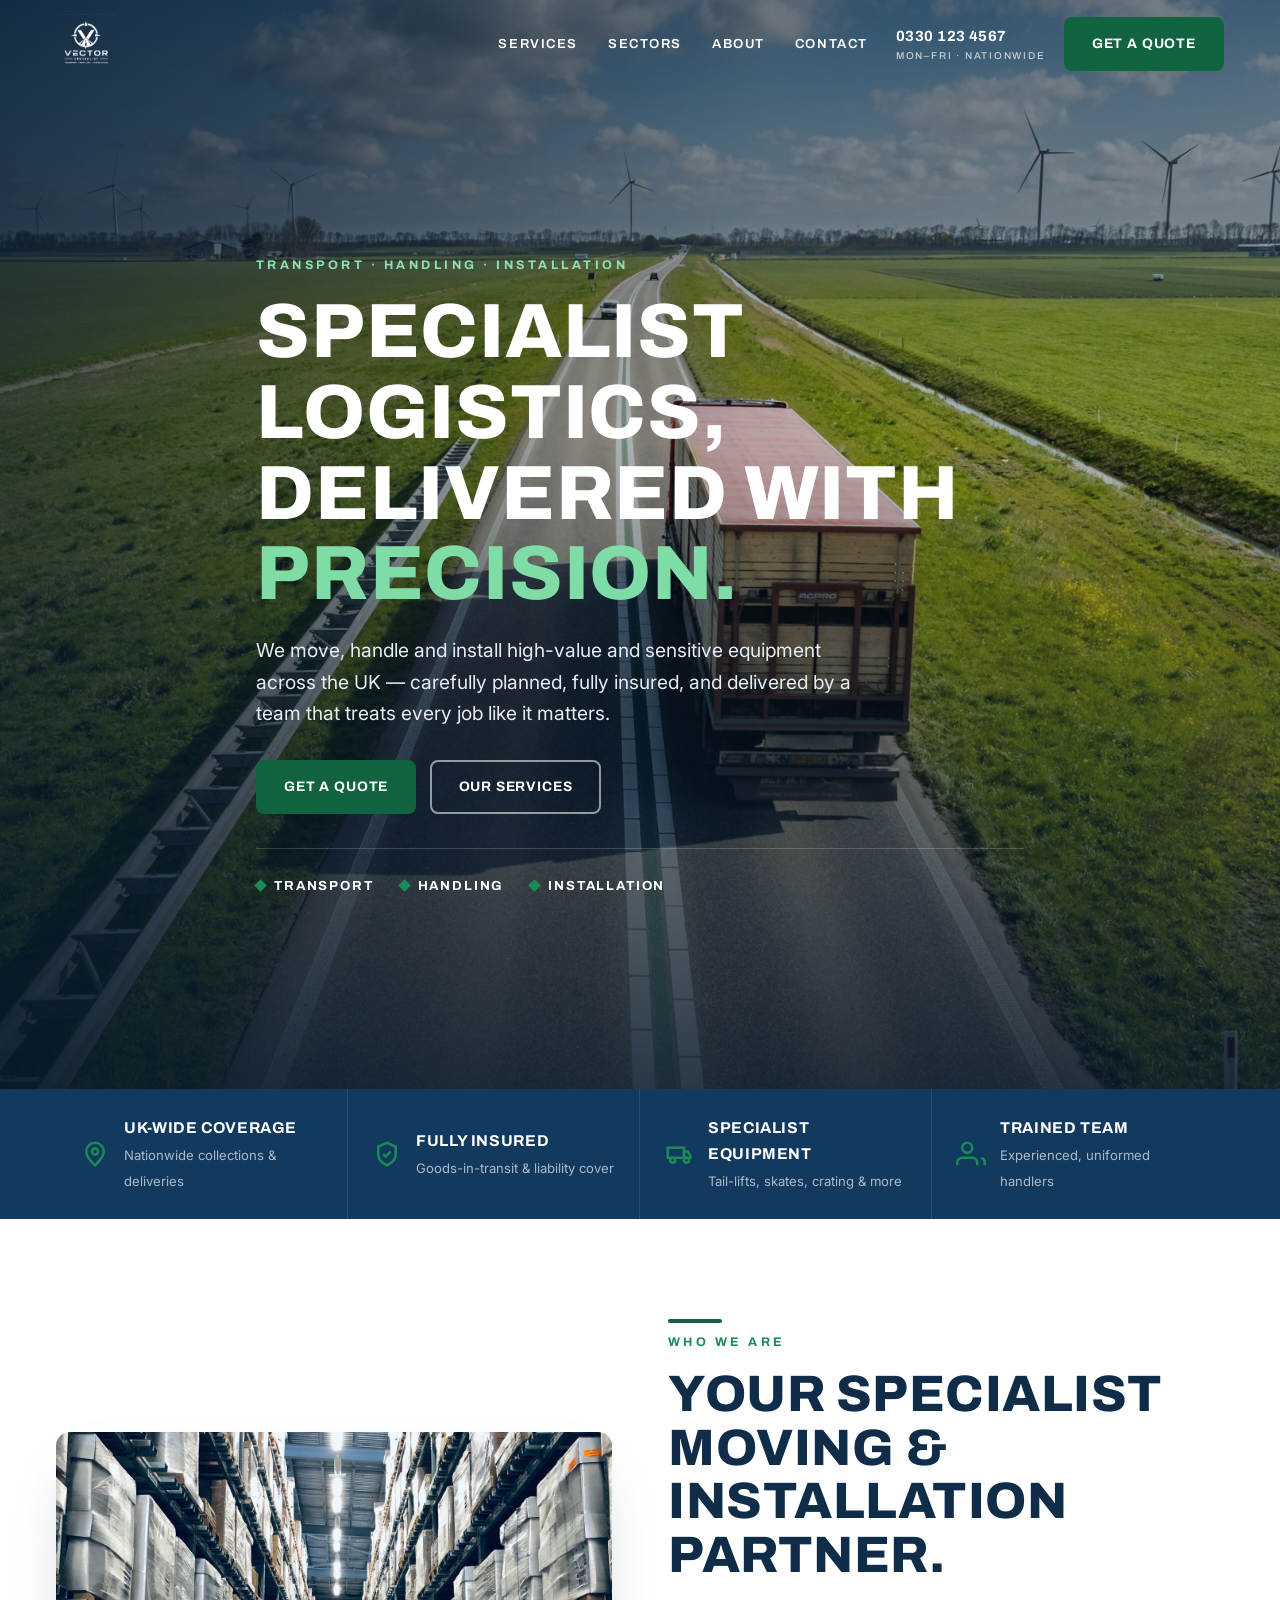
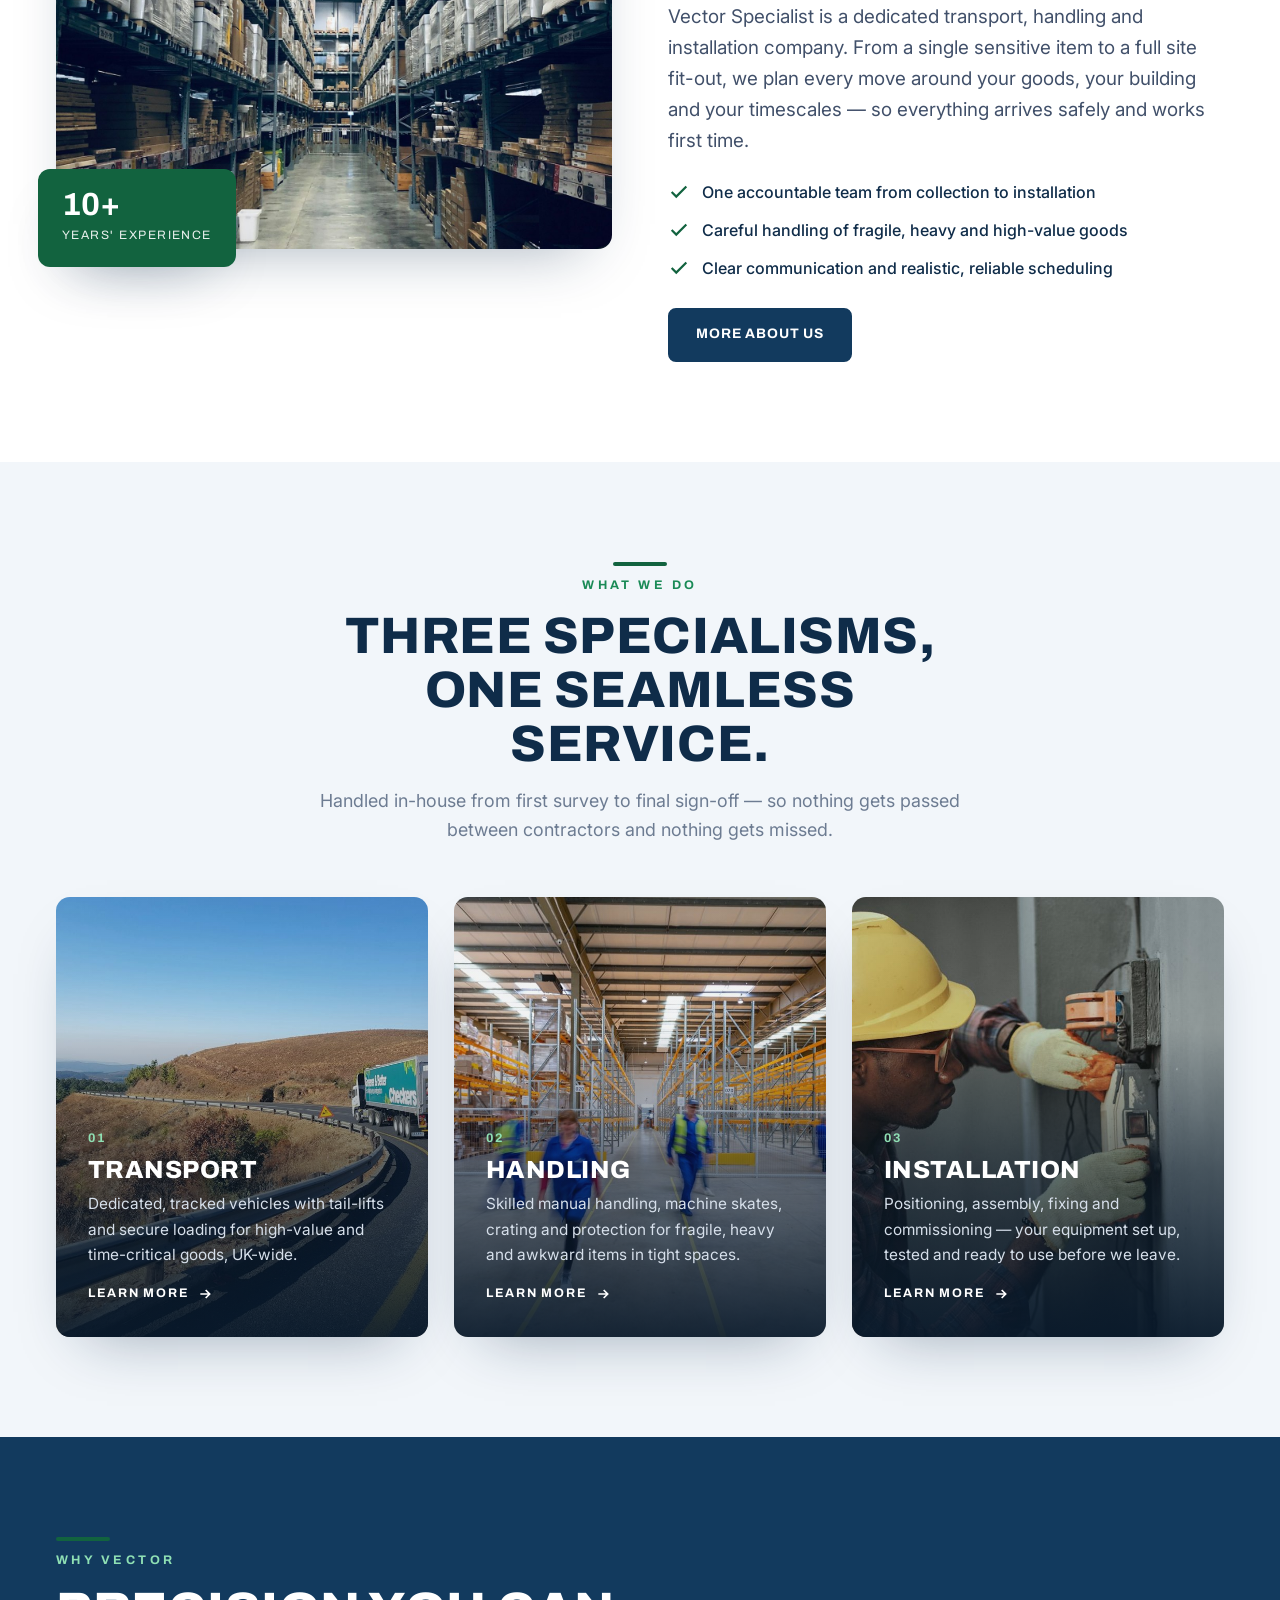
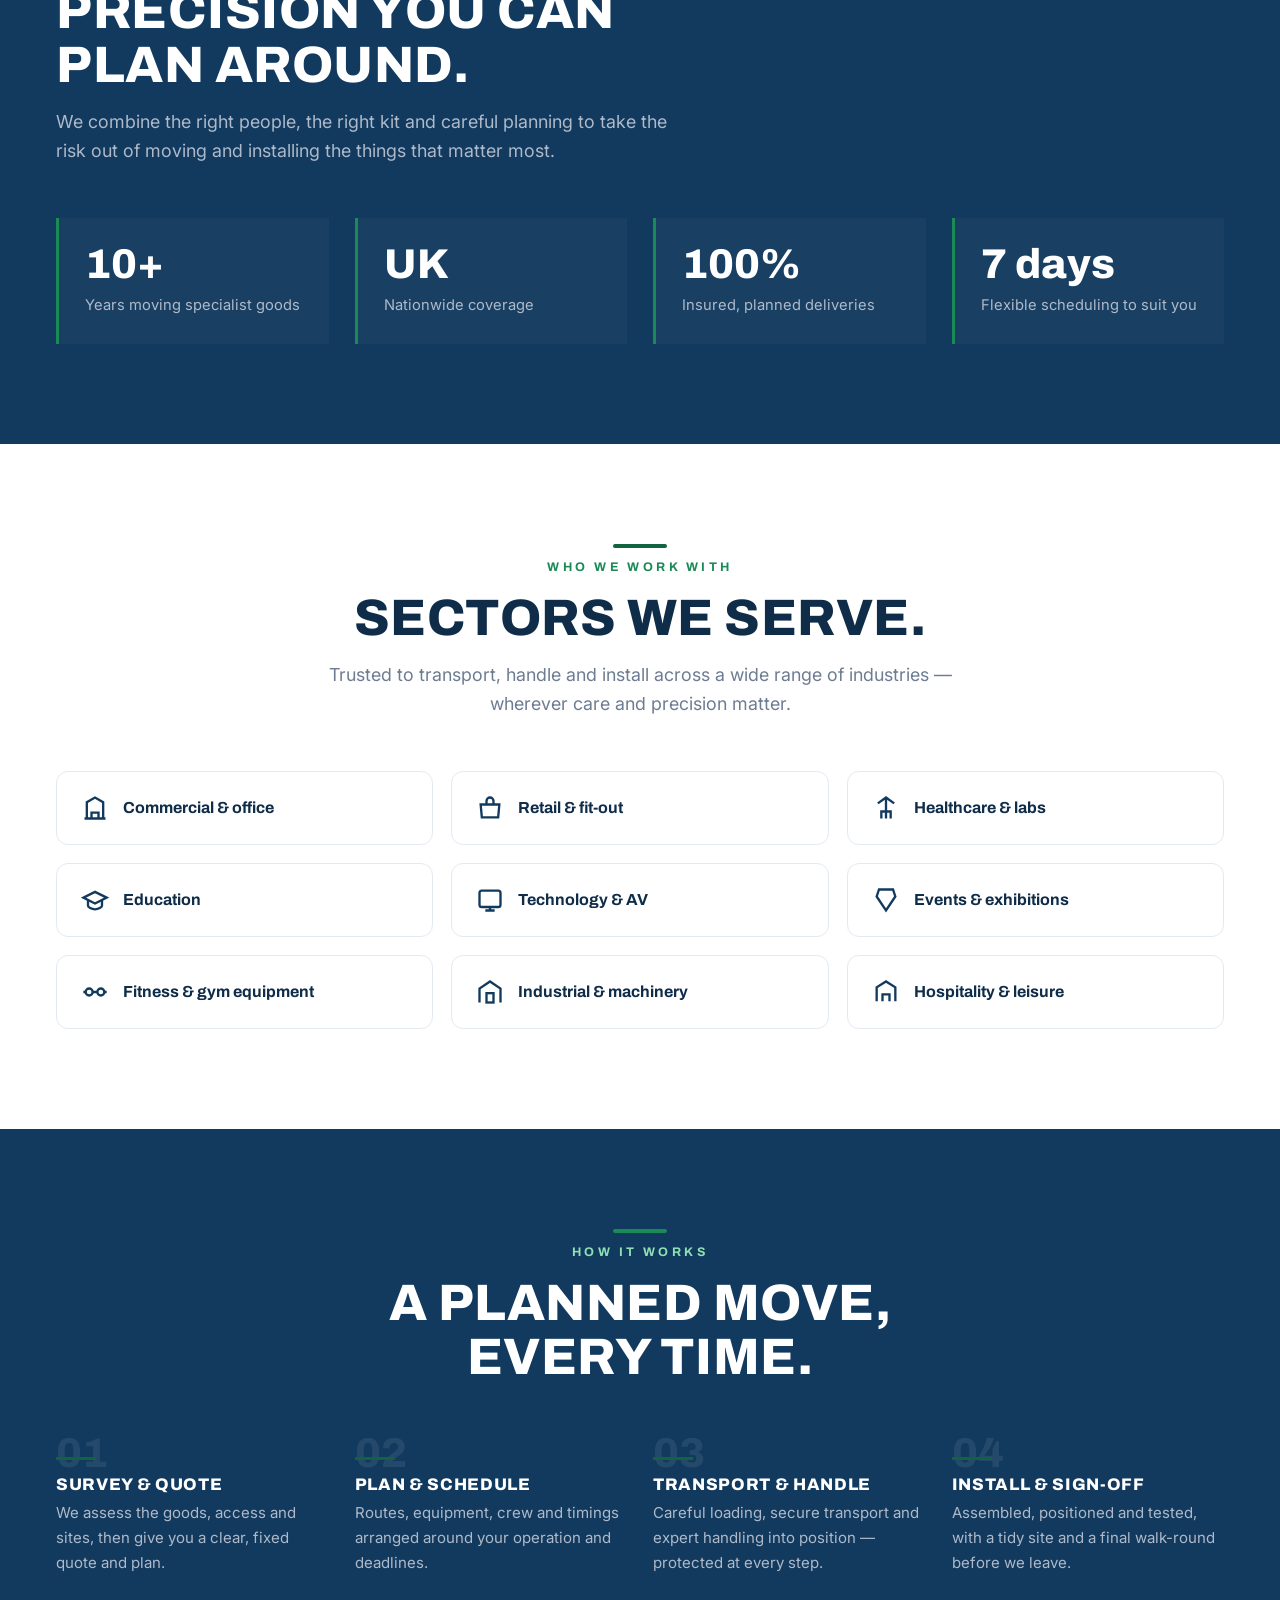
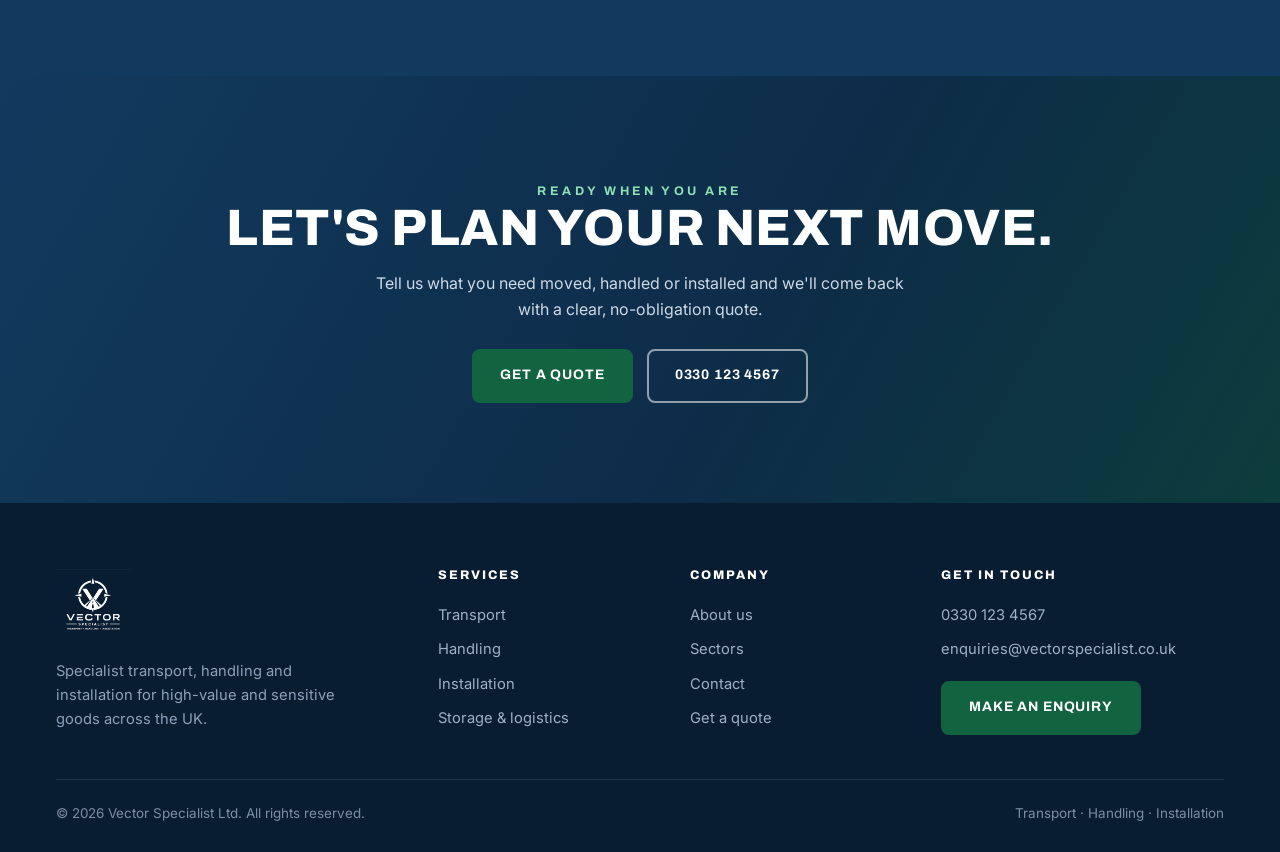
==== index.html @ c4604342 "Initial commit of the Vector Specialist website. Co-authored-by: Cursor <cursoragent@cursor.com>" ====
<!doctype html><html lang="en"><head>
<meta charset="utf-8"><meta name="viewport" content="width=device-width,initial-scale=1">
<title>Vector Specialist — Specialist Transport, Handling & Installation</title>
<meta name="description" content="Vector Specialist provides specialist transport, handling and installation for high-value and sensitive goods across the UK. Planned, insured and delivered with precision.">
<link rel="icon" href="assets/favicon.svg">
<link rel="preconnect" href="https://fonts.googleapis.com"><link rel="preconnect" href="https://fonts.gstatic.com" crossorigin>
<link href="https://fonts.googleapis.com/css2?family=Archivo:wght@500;600;700;800;900&family=Inter:wght@400;500;600;700&display=swap" rel="stylesheet">
<link rel="stylesheet" href="css/site.css">
</head><body>

<header class="site"><div class="bar">
  <a class="brand" href="index.html" aria-label="Vector Specialist home">
    <img class="l-white" src="assets/logo-stack-white.png" alt="Vector Specialist">
    <img class="l-navy" src="assets/logo-stack.png" alt="Vector Specialist">
  </a>
  <nav class="nav">
    <a href="services.html">Services</a>
    <a href="index.html#sectors">Sectors</a>
    <a href="about.html">About</a>
    <a href="contact.html">Contact</a>
  </nav>
  <div class="actions">
    <a class="tel" href="tel:03301234567">0330 123 4567<span>MON–FRI · NATIONWIDE</span></a>
    <a class="btn btn-accent" href="contact.html">Get a quote</a>
  </div>
  <button class="burger" data-mm-open aria-label="Menu"><span></span><span></span><span></span></button>
</div></header>
<div class="mm-back" data-mm-close></div>
<aside class="mobile-menu"><button class="mm-x" data-mm-close aria-label="Close">&times;</button>
  <a href="services.html">Services</a>
  <a href="index.html#sectors">Sectors</a>
  <a href="about.html">About</a>
  <a href="contact.html">Contact</a>
  <a class="tel" href="tel:03301234567" style="color:#fff;font-weight:700;padding-top:16px">0330 123 4567</a>
  <a class="btn btn-accent" href="contact.html">Get a quote</a>
</aside>

<!-- HERO -->
<section class="hero">
  <img class="hero-bg" src="assets/hero.jpg" alt="Specialist transport lorry on the road">
  <div class="wrap">
    <span class="eyebrow">Transport · Handling · Installation</span>
    <h1 class="display-up">Specialist logistics,<br>delivered with <span class="g">precision.</span></h1>
    <p>We move, handle and install high-value and sensitive equipment across the UK — carefully planned, fully insured, and delivered by a team that treats every job like it matters.</p>
    <div class="cta-row">
      <a class="btn btn-accent" href="contact.html">Get a quote</a>
      <a class="btn btn-outline" href="services.html">Our services</a>
    </div>
    <div class="tagline-badges">
      <b>Transport</b><b>Handling</b><b>Installation</b>
    </div>
  </div>
</section>

<!-- STRIP -->
<div class="strip"><div class="wrap">
  <div class="item"><svg viewBox="0 0 24 24" fill="none" stroke="currentColor" stroke-width="2"><path d="M12 21s7-6.2 7-11a7 7 0 10-14 0c0 4.8 7 11 7 11z"/><circle cx="12" cy="10" r="2.4"/></svg><div><b>UK-wide coverage</b><span>Nationwide collections &amp; deliveries</span></div></div>
  <div class="item"><svg viewBox="0 0 24 24" fill="none" stroke="currentColor" stroke-width="2"><path d="M12 3l7 3v6c0 5-3.5 7.5-7 9-3.5-1.5-7-4-7-9V6z"/><path d="M9 12l2 2 4-4"/></svg><div><b>Fully insured</b><span>Goods-in-transit &amp; liability cover</span></div></div>
  <div class="item"><svg viewBox="0 0 24 24" fill="none" stroke="currentColor" stroke-width="2"><path d="M3 7h13v8H3z"/><path d="M16 10h3l2 3v2h-5z"/><circle cx="7" cy="17" r="2"/><circle cx="18" cy="17" r="2"/></svg><div><b>Specialist equipment</b><span>Tail-lifts, skates, crating &amp; more</span></div></div>
  <div class="item"><svg viewBox="0 0 24 24" fill="none" stroke="currentColor" stroke-width="2"><path d="M17 21v-2a4 4 0 00-4-4H5a4 4 0 00-4 4v2"/><circle cx="9" cy="7" r="4"/><path d="M23 21v-2a4 4 0 00-3-3.87"/></svg><div><b>Trained team</b><span>Experienced, uniformed handlers</span></div></div>
</div></div>

<!-- INTRO SPLIT -->
<section><div class="wrap"><div class="split">
  <div class="split-media" data-reveal>
    <img src="assets/about.jpg" alt="Vector Specialist logistics operation">
    <div class="badge"><b>10+</b><span>Years' experience</span></div>
  </div>
  <div class="split-copy" data-reveal>
    <div class="rule"></div>
    <span class="eyebrow">Who we are</span>
    <h2 class="display-up">Your specialist moving &amp; installation partner.</h2>
    <p class="lead">Vector Specialist is a dedicated transport, handling and installation company. From a single sensitive item to a full site fit-out, we plan every move around your goods, your building and your timescales — so everything arrives safely and works first time.</p>
    <ul class="ticks">
      <li><svg viewBox="0 0 24 24" fill="none" stroke="currentColor" stroke-width="2.4"><path d="M20 6 9 17l-5-5"/></svg>One accountable team from collection to installation</li>
      <li><svg viewBox="0 0 24 24" fill="none" stroke="currentColor" stroke-width="2.4"><path d="M20 6 9 17l-5-5"/></svg>Careful handling of fragile, heavy and high-value goods</li>
      <li><svg viewBox="0 0 24 24" fill="none" stroke="currentColor" stroke-width="2.4"><path d="M20 6 9 17l-5-5"/></svg>Clear communication and realistic, reliable scheduling</li>
    </ul>
    <a class="btn btn-navy" href="about.html">More about us</a>
  </div>
</div></div></section>

<!-- SERVICES -->
<section style="background:var(--bg2)"><div class="wrap">
  <div class="sec-head center" data-reveal><div class="rule"></div><span class="eyebrow">What we do</span><h2 class="display-up">Three specialisms, one seamless service.</h2>
  <p>Handled in-house from first survey to final sign-off — so nothing gets passed between contractors and nothing gets missed.</p></div>
  <div class="svc-grid">
    <a class="svc-card" href="services.html#transport" data-reveal><img src="assets/transport.jpg" alt="Specialist transport"><div class="c"><span class="n">01</span><h3>Transport</h3><p>Dedicated, tracked vehicles with tail-lifts and secure loading for high-value and time-critical goods, UK-wide.</p><span class="go">Learn more <svg viewBox="0 0 24 24" fill="none" stroke="currentColor" stroke-width="2.5"><path d="M5 12h14M13 6l6 6-6 6"/></svg></span></div></a>
    <a class="svc-card" href="services.html#handling" data-reveal><img src="assets/handling.jpg" alt="Specialist handling"><div class="c"><span class="n">02</span><h3>Handling</h3><p>Skilled manual handling, machine skates, crating and protection for fragile, heavy and awkward items in tight spaces.</p><span class="go">Learn more <svg viewBox="0 0 24 24" fill="none" stroke="currentColor" stroke-width="2.5"><path d="M5 12h14M13 6l6 6-6 6"/></svg></span></div></a>
    <a class="svc-card" href="services.html#installation" data-reveal><img src="assets/installation.jpg" alt="Specialist installation"><div class="c"><span class="n">03</span><h3>Installation</h3><p>Positioning, assembly, fixing and commissioning — your equipment set up, tested and ready to use before we leave.</p><span class="go">Learn more <svg viewBox="0 0 24 24" fill="none" stroke="currentColor" stroke-width="2.5"><path d="M5 12h14M13 6l6 6-6 6"/></svg></span></div></a>
  </div>
</div></section>

<!-- STATS -->
<section class="dark"><div class="wrap">
  <div class="sec-head" data-reveal><div class="rule"></div><span class="eyebrow">Why Vector</span><h2 class="display-up">Precision you can plan around.</h2>
  <p>We combine the right people, the right kit and careful planning to take the risk out of moving and installing the things that matter most.</p></div>
  <div class="stats">
    <div class="stat" data-reveal><b>10+</b><span>Years moving specialist goods</span></div>
    <div class="stat" data-reveal><b>UK</b><span>Nationwide coverage</span></div>
    <div class="stat" data-reveal><b>100%</b><span>Insured, planned deliveries</span></div>
    <div class="stat" data-reveal><b>7 days</b><span>Flexible scheduling to suit you</span></div>
  </div>
</div></section>

<!-- SECTORS -->
<section id="sectors"><div class="wrap">
  <div class="sec-head center" data-reveal><div class="rule"></div><span class="eyebrow">Who we work with</span><h2 class="display-up">Sectors we serve.</h2>
  <p>Trusted to transport, handle and install across a wide range of industries — wherever care and precision matter.</p></div>
  <div class="sector-grid">
    <div class="sector" data-reveal><svg viewBox="0 0 24 24" fill="none" stroke="currentColor" stroke-width="2"><path d="M3 21h18M5 21V7l7-4 7 4v14"/><path d="M9 21v-5h6v5"/></svg><b>Commercial &amp; office</b></div>
    <div class="sector" data-reveal><svg viewBox="0 0 24 24" fill="none" stroke="currentColor" stroke-width="2"><path d="M4 9h16l-1 11H5z"/><path d="M9 9V6a3 3 0 016 0v3"/></svg><b>Retail &amp; fit-out</b></div>
    <div class="sector" data-reveal><svg viewBox="0 0 24 24" fill="none" stroke="currentColor" stroke-width="2"><path d="M12 3v18M5 8l7-5 7 5"/><path d="M8 21v-6h8v6"/></svg><b>Healthcare &amp; labs</b></div>
    <div class="sector" data-reveal><svg viewBox="0 0 24 24" fill="none" stroke="currentColor" stroke-width="2"><path d="M22 10L12 5 2 10l10 5 10-5z"/><path d="M6 12v5c0 1 3 3 6 3s6-2 6-3v-5"/></svg><b>Education</b></div>
    <div class="sector" data-reveal><svg viewBox="0 0 24 24" fill="none" stroke="currentColor" stroke-width="2"><rect x="3" y="4" width="18" height="14" rx="2"/><path d="M8 21h8M12 18v3"/></svg><b>Technology &amp; AV</b></div>
    <div class="sector" data-reveal><svg viewBox="0 0 24 24" fill="none" stroke="currentColor" stroke-width="2"><path d="M6 3h12l2 6-8 12L4 9z"/></svg><b>Events &amp; exhibitions</b></div>
    <div class="sector" data-reveal><svg viewBox="0 0 24 24" fill="none" stroke="currentColor" stroke-width="2"><circle cx="7" cy="12" r="3"/><circle cx="17" cy="12" r="3"/><path d="M10 12h4M4 12H2M22 12h-2"/></svg><b>Fitness &amp; gym equipment</b></div>
    <div class="sector" data-reveal><svg viewBox="0 0 24 24" fill="none" stroke="currentColor" stroke-width="2"><path d="M3 21V9l9-6 9 6v12"/><rect x="9" y="13" width="6" height="8"/></svg><b>Industrial &amp; machinery</b></div>
    <div class="sector" data-reveal><svg viewBox="0 0 24 24" fill="none" stroke="currentColor" stroke-width="2"><path d="M4 20V8l8-5 8 5v12"/><path d="M9 20v-6h6v6"/></svg><b>Hospitality &amp; leisure</b></div>
  </div>
</div></section>

<!-- PROCESS -->
<section class="dark"><div class="wrap">
  <div class="sec-head center" data-reveal><div class="rule" style="background:var(--green-l)"></div><span class="eyebrow">How it works</span><h2 class="display-up">A planned move, every time.</h2></div>
  <div class="steps">
    <div class="step" data-reveal><div class="in"><h4>Survey &amp; quote</h4><p>We assess the goods, access and sites, then give you a clear, fixed quote and plan.</p></div></div>
    <div class="step" data-reveal><div class="in"><h4>Plan &amp; schedule</h4><p>Routes, equipment, crew and timings arranged around your operation and deadlines.</p></div></div>
    <div class="step" data-reveal><div class="in"><h4>Transport &amp; handle</h4><p>Careful loading, secure transport and expert handling into position — protected at every step.</p></div></div>
    <div class="step" data-reveal><div class="in"><h4>Install &amp; sign-off</h4><p>Assembled, positioned and tested, with a tidy site and a final walk-round before we leave.</p></div></div>
  </div>
</div></section>

<!-- CTA -->
<section class="cta"><div class="wrap" data-reveal>
  <span class="eyebrow" style="color:#8fe0b4">Ready when you are</span>
  <h2 class="display-up">Let's plan your next move.</h2>
  <p>Tell us what you need moved, handled or installed and we'll come back with a clear, no-obligation quote.</p>
  <div class="cta-row">
    <a class="btn btn-accent" href="contact.html">Get a quote</a>
    <a class="btn btn-outline" href="tel:03301234567">0330 123 4567</a>
  </div>
</div></section>

<footer class="site"><div class="wrap">
  <div class="cols">
    <div class="fbrand"><img src="assets/logo-stack-white.png" alt="Vector Specialist"><p>Specialist transport, handling and installation for high-value and sensitive goods across the UK.</p></div>
    <div><h4>Services</h4><a href="services.html#transport">Transport</a><a href="services.html#handling">Handling</a><a href="services.html#installation">Installation</a><a href="services.html#storage">Storage &amp; logistics</a></div>
    <div><h4>Company</h4><a href="about.html">About us</a><a href="index.html#sectors">Sectors</a><a href="contact.html">Contact</a><a href="contact.html">Get a quote</a></div>
    <div><h4>Get in touch</h4><a href="tel:03301234567">0330 123 4567</a><a href="mailto:enquiries@vectorspecialist.co.uk">enquiries@vectorspecialist.co.uk</a><a href="contact.html" class="btn btn-accent" style="margin-top:14px">Make an enquiry</a></div>
  </div>
  <div class="foot-bot"><span>&copy; 2026 Vector Specialist Ltd. All rights reserved.</span><span>Transport · Handling · Installation</span></div>
</div></footer>

<script src="js/site.js"></script>
</body></html>
---- css/site.css ----
:root{
  --navy:#123a5e; --navy-d:#0d2c48; --navy2:#081d31; --ink:#0f2c49;
  --green:#12633f; --green-d:#0d4d30; --green-l:#1a8a56;
  --bg:#ffffff; --bg2:#f2f6fa; --surface:#ffffff; --line:#e3e9f1;
  --text:#41506a; --muted:#6d7c92; --sand:#f7f4ee;
  --r:14px; --shadow:0 26px 60px -30px rgba(12,40,72,.4);
  --f-d:"Archivo",system-ui,sans-serif; --f-b:"Inter",system-ui,sans-serif;
  --wrap:1220px;
}
*{box-sizing:border-box;margin:0;padding:0}
html{scroll-behavior:smooth}
body{font-family:var(--f-b);background:var(--bg);color:var(--text);line-height:1.65;-webkit-font-smoothing:antialiased;overflow-x:hidden}
h1,h2,h3,h4{font-family:var(--f-d);color:var(--ink);line-height:1.05;font-weight:800;letter-spacing:-.01em}
h1{font-size:clamp(2.6rem,6vw,5rem)}h2{font-size:clamp(2rem,4vw,3.2rem)}h3{font-size:1.3rem}
a{color:inherit;text-decoration:none}img{max-width:100%;display:block}
.wrap{max-width:var(--wrap);margin:0 auto;padding:0 26px}
section{position:relative;padding:100px 0}
.eyebrow{font-family:var(--f-d);font-weight:700;font-size:.78rem;letter-spacing:.28em;text-transform:uppercase;color:var(--green-l)}
.display-up{text-transform:uppercase;letter-spacing:.01em}
.lead{font-size:1.18rem;color:var(--text);max-width:60ch}
.muted{color:var(--muted)}
.center{text-align:center}
.btn{display:inline-flex;align-items:center;gap:.6em;font-family:var(--f-d);font-weight:700;font-size:.86rem;letter-spacing:.06em;text-transform:uppercase;padding:1em 1.9em;border-radius:8px;border:2px solid transparent;cursor:pointer;transition:.22s}
.btn-accent{background:var(--green);color:#fff;border-color:var(--green)}
.btn-accent:hover{background:var(--green-d);border-color:var(--green-d);transform:translateY(-2px)}
.btn-navy{background:var(--navy);color:#fff;border-color:var(--navy)}
.btn-navy:hover{background:var(--navy-d);border-color:var(--navy-d);transform:translateY(-2px)}
.btn-outline{background:transparent;color:#fff;border-color:rgba(255,255,255,.55)}
.btn-outline:hover{background:#fff;color:var(--navy);border-color:#fff}
.btn-ghost{background:transparent;color:var(--navy);border-color:#c8d4e2}
.btn-ghost:hover{border-color:var(--navy);background:var(--bg2)}
[data-reveal]{opacity:0;transform:translateY(26px);transition:opacity .7s ease,transform .7s ease}
[data-reveal].in{opacity:1;transform:none}
@media(prefers-reduced-motion:reduce){[data-reveal]{opacity:1;transform:none}}

/* ============ HEADER ============ */
header.site{position:fixed;top:0;left:0;right:0;z-index:120;transition:background .3s,box-shadow .3s,padding .3s}
header.site .bar{display:flex;align-items:center;gap:28px;height:88px;max-width:var(--wrap);margin:0 auto;padding:0 26px;transition:height .3s}
.brand{display:flex;align-items:center;flex:0 0 auto}
.brand img{height:60px;width:auto;transition:height .3s}
.brand .l-navy{display:none}
.nav{display:flex;gap:30px;margin-left:auto;align-items:center}
.nav a{font-family:var(--f-d);font-weight:600;font-size:.82rem;letter-spacing:.12em;text-transform:uppercase;color:#fff;position:relative;padding:6px 0}
.nav a::after{content:"";position:absolute;left:0;right:100%;bottom:0;height:2px;background:var(--green-l);transition:right .28s}
.nav a:hover::after,.nav a.active::after{right:0}
.actions{display:flex;align-items:center;gap:18px}
.actions .tel{font-family:var(--f-d);font-weight:700;color:#fff;font-size:.92rem;letter-spacing:.03em;white-space:nowrap}
.actions .tel span{display:block;font-size:.62rem;font-weight:500;letter-spacing:.18em;opacity:.7}
.burger{display:none;flex-direction:column;gap:5px;background:none;border:0;cursor:pointer;padding:8px;margin-left:auto}
.burger span{width:27px;height:3px;background:#fff;border-radius:2px;transition:.2s}
/* scrolled state */
header.scrolled{background:rgba(255,255,255,.96);backdrop-filter:blur(10px);box-shadow:0 6px 24px -14px rgba(12,40,72,.35)}
header.scrolled .bar{height:74px}
header.scrolled .brand .l-white{display:none}
header.scrolled .brand .l-navy{display:block}
header.scrolled .brand img{height:50px}
header.scrolled .nav a{color:var(--ink)}
header.scrolled .actions .tel{color:var(--navy)}
header.scrolled .burger span{background:var(--navy)}
/* solid header variant for interior pages (no hero image behind) */
header.solid{position:sticky;background:#fff;box-shadow:0 6px 24px -16px rgba(12,40,72,.3);border-bottom:1px solid var(--line)}
header.solid .brand .l-white{display:none}header.solid .brand .l-navy{display:block}
header.solid .nav a{color:var(--ink)}header.solid .actions .tel{color:var(--navy)}
header.solid .burger span{background:var(--navy)}
header.solid .brand img{height:52px}header.solid .bar{height:78px}

/* mobile menu */
.mm-back{position:fixed;inset:0;background:rgba(8,25,43,.55);z-index:130;opacity:0;pointer-events:none;transition:.28s}
.mobile-menu{position:fixed;inset:0 0 0 auto;width:min(86vw,340px);background:var(--navy2);z-index:140;transform:translateX(105%);transition:.3s;padding:30px 28px;display:flex;flex-direction:column;gap:6px}
.mm-on .mobile-menu{transform:none}.mm-on .mm-back{opacity:1;pointer-events:auto}
.mobile-menu a{font-family:var(--f-d);font-weight:600;letter-spacing:.1em;text-transform:uppercase;font-size:1rem;color:#dfe8f2;padding:15px 0;border-bottom:1px solid rgba(255,255,255,.1)}
.mobile-menu .btn{margin-top:20px;justify-content:center}
.mm-x{align-self:flex-end;background:none;border:0;color:#fff;font-size:1.9rem;cursor:pointer;margin-bottom:8px}

/* ============ HERO ============ */
.hero{position:relative;min-height:94vh;display:flex;align-items:flex-end;color:#fff;overflow:hidden}
.hero .hero-bg{position:absolute;inset:0;width:100%;height:100%;object-fit:cover;z-index:0}
.hero::after{content:"";position:absolute;inset:0;z-index:1;background:linear-gradient(180deg,rgba(8,25,43,.55) 0%,rgba(8,25,43,.25) 40%,rgba(8,25,43,.85) 100%),linear-gradient(90deg,rgba(8,25,43,.6),transparent 60%)}
.hero .wrap{position:relative;z-index:2;padding-bottom:92px;padding-top:150px}
.hero .eyebrow{color:#8fe0b4}
.hero h1{color:#fff;margin:16px 0 20px;max-width:16ch}
.hero h1 .g{color:#7fdca6}
.hero p{font-size:1.2rem;color:#e6edf4;max-width:52ch}
.hero .cta-row{display:flex;gap:14px;flex-wrap:wrap;margin-top:30px}
.hero .tagline-badges{display:flex;gap:26px;flex-wrap:wrap;margin-top:34px;padding-top:26px;border-top:1px solid rgba(255,255,255,.18)}
.hero .tagline-badges b{font-family:var(--f-d);text-transform:uppercase;letter-spacing:.14em;font-size:.82rem;color:#fff;display:flex;align-items:center;gap:9px}
.hero .tagline-badges b::before{content:"";width:9px;height:9px;background:var(--green-l);transform:rotate(45deg)}

/* ============ STRIP ============ */
.strip{background:var(--navy);color:#fff;padding:0}
.strip .wrap{display:flex;flex-wrap:wrap}
.strip .item{flex:1 1 220px;padding:26px 24px;display:flex;gap:14px;align-items:center;border-right:1px solid rgba(255,255,255,.1)}
.strip .item:last-child{border-right:0}
.strip .item svg{width:30px;height:30px;color:var(--green-l);flex:0 0 auto}
.strip .item b{font-family:var(--f-d);display:block;font-size:.98rem;text-transform:uppercase;letter-spacing:.04em}
.strip .item span{font-size:.82rem;color:#aeb9c9}

/* ============ SECTION HEADS ============ */
.sec-head{max-width:64ch;margin-bottom:52px}
.sec-head.center{margin-left:auto;margin-right:auto;text-align:center}
.sec-head h2{margin:14px 0}
.sec-head p{color:var(--muted);font-size:1.12rem}
.rule{width:54px;height:4px;background:var(--green);border-radius:2px;margin:0 0 4px}
.center .rule{margin-left:auto;margin-right:auto}

/* ============ INTRO SPLIT ============ */
.split{display:grid;grid-template-columns:1fr 1fr;gap:56px;align-items:center}
.split.rev .split-media{order:2}
@media(max-width:900px){.split{grid-template-columns:1fr;gap:34px}.split.rev .split-media{order:0}}
.split-media{position:relative}
.split-media img{width:100%;border-radius:var(--r);box-shadow:var(--shadow);aspect-ratio:4/3;object-fit:cover}
.split-media .badge{position:absolute;left:-18px;bottom:-18px;background:var(--green);color:#fff;padding:20px 24px;border-radius:12px;font-family:var(--f-d);box-shadow:var(--shadow)}
.split-media .badge b{font-size:2rem;display:block;line-height:1}
.split-media .badge span{font-size:.76rem;text-transform:uppercase;letter-spacing:.12em;opacity:.9}
.split-copy h2{margin:14px 0 18px}
.split-copy .ticks{list-style:none;margin:22px 0 26px;display:grid;gap:12px}
.split-copy .ticks li{display:flex;gap:12px;align-items:flex-start;font-weight:500;color:var(--ink)}
.split-copy .ticks svg{width:22px;height:22px;color:var(--green);flex:0 0 auto;margin-top:2px}

/* ============ SERVICE IMAGE CARDS ============ */
.svc-grid{display:grid;grid-template-columns:repeat(3,1fr);gap:26px}
@media(max-width:900px){.svc-grid{grid-template-columns:1fr}}
.svc-card{position:relative;border-radius:var(--r);overflow:hidden;min-height:440px;display:flex;align-items:flex-end;color:#fff;box-shadow:var(--shadow)}
.svc-card img{position:absolute;inset:0;width:100%;height:100%;object-fit:cover;transition:transform .6s ease;z-index:0}
.svc-card::after{content:"";position:absolute;inset:0;z-index:1;background:linear-gradient(180deg,rgba(8,25,43,.05) 30%,rgba(8,25,43,.55) 62%,rgba(8,25,43,.92) 100%)}
.svc-card:hover img{transform:scale(1.06)}
.svc-card .c{position:relative;z-index:2;padding:32px}
.svc-card .n{font-family:var(--f-d);font-weight:700;font-size:.78rem;letter-spacing:.2em;color:#8fe0b4}
.svc-card h3{color:#fff;font-size:1.55rem;text-transform:uppercase;letter-spacing:.02em;margin:8px 0 8px}
.svc-card p{color:#d6dfea;font-size:.96rem}
.svc-card .go{display:inline-flex;align-items:center;gap:8px;margin-top:16px;font-family:var(--f-d);font-weight:700;font-size:.78rem;letter-spacing:.14em;text-transform:uppercase;color:#fff}
.svc-card .go svg{width:16px;height:16px;transition:transform .25s}
.svc-card:hover .go svg{transform:translateX(5px)}

/* ============ DARK SECTION / STATS ============ */
.dark{background:var(--navy);color:#fff}
.dark h2{color:#fff}.dark .sec-head p{color:#aeb9c9}.dark .eyebrow{color:#8fe0b4}
.stats{display:grid;grid-template-columns:repeat(4,1fr);gap:26px;margin-top:10px}
@media(max-width:760px){.stats{grid-template-columns:1fr 1fr}}
.stat{padding:26px;border-left:3px solid var(--green-l);background:rgba(255,255,255,.03)}
.stat b{font-family:var(--f-d);font-weight:800;font-size:2.6rem;color:#fff;line-height:1;display:block}
.stat span{color:#aeb9c9;font-size:.92rem;margin-top:8px;display:block}

/* ============ SECTORS ============ */
.sector-grid{display:grid;grid-template-columns:repeat(3,1fr);gap:18px}
@media(max-width:900px){.sector-grid{grid-template-columns:1fr 1fr}}
@media(max-width:560px){.sector-grid{grid-template-columns:1fr}}
.sector{display:flex;gap:14px;align-items:center;padding:22px 24px;background:var(--surface);border:1px solid var(--line);border-radius:12px;transition:.25s}
.sector:hover{border-color:var(--green);transform:translateY(-3px);box-shadow:var(--shadow)}
.sector svg{width:28px;height:28px;color:var(--navy);flex:0 0 auto}
.sector b{font-family:var(--f-d);font-weight:700;color:var(--ink);font-size:1rem}

/* ============ PROCESS ============ */
.steps{display:grid;grid-template-columns:repeat(4,1fr);gap:26px;counter-reset:s}
@media(max-width:900px){.steps{grid-template-columns:1fr 1fr}}
@media(max-width:520px){.steps{grid-template-columns:1fr}}
.step{position:relative;padding-top:20px}
.step::before{counter-increment:s;content:"0" counter(s);font-family:var(--f-d);font-weight:800;font-size:2.6rem;color:var(--bg2);position:absolute;top:-18px;left:0;z-index:0}
.dark .step::before{color:rgba(255,255,255,.08)}
.step .in{position:relative;z-index:1}
.step h4{font-family:var(--f-d);text-transform:uppercase;letter-spacing:.04em;font-size:1.05rem;margin-bottom:8px}
.dark .step h4{color:#fff}
.step p{font-size:.94rem;color:var(--muted)}
.dark .step p{color:#aeb9c9}
.step .in::before{content:"";display:block;width:40px;height:3px;background:var(--green);margin-bottom:16px}

/* ============ CTA BAND ============ */
.cta{background:linear-gradient(120deg,var(--navy) 0%,var(--navy-d) 60%,var(--green-d) 140%);color:#fff;text-align:center;border-radius:0}
.cta h2{color:#fff}.cta p{color:#cdd9e6;max-width:56ch;margin:14px auto 26px}
.cta .cta-row{display:flex;gap:14px;justify-content:center;flex-wrap:wrap}

/* ============ FORMS / CONTACT ============ */
.subhero{position:relative;background:var(--navy);color:#fff;padding:150px 0 70px;overflow:hidden}
.subhero::before{content:"";position:absolute;inset:0;background:linear-gradient(120deg,var(--navy),var(--navy2));z-index:0}
.subhero .wrap{position:relative;z-index:1}
.subhero .crumb{color:#9fb0c9;font-size:.86rem;margin-bottom:10px}
.subhero .crumb a:hover{color:#fff}
.subhero h1{color:#fff;font-size:clamp(2.3rem,4.5vw,3.6rem)}
.subhero p{color:#cdd9e6;max-width:60ch;margin-top:14px}
.contact-grid{display:grid;grid-template-columns:1fr 1.1fr;gap:44px;align-items:start}
@media(max-width:880px){.contact-grid{grid-template-columns:1fr}}
.info-row{display:flex;gap:14px;align-items:flex-start;padding:16px 0;border-bottom:1px solid var(--line)}
.info-row svg{width:24px;height:24px;color:var(--green);flex:0 0 auto;margin-top:2px}
.info-row .lab{font-size:.72rem;letter-spacing:.14em;text-transform:uppercase;color:var(--muted);font-family:var(--f-d);font-weight:600}
.info-row .val{color:var(--ink);font-weight:600}
.form-card{background:var(--surface);border:1px solid var(--line);border-radius:var(--r);padding:32px;box-shadow:var(--shadow)}
.form-card label{display:block;font-family:var(--f-d);font-size:.76rem;font-weight:700;letter-spacing:.08em;text-transform:uppercase;color:var(--navy);margin:14px 0 6px}
.form-card input,.form-card textarea,.form-card select{width:100%;background:#f7f9fc;border:1px solid var(--line);border-radius:9px;padding:13px 15px;color:var(--ink);font:inherit}
.form-card input:focus,.form-card textarea:focus,.form-card select:focus{outline:none;border-color:var(--green);background:#fff}
.field-grid{display:grid;grid-template-columns:1fr 1fr;gap:0 16px}
@media(max-width:520px){.field-grid{grid-template-columns:1fr}}
.field-grid .full{grid-column:1/-1}
#form-status{margin-top:12px;font-size:.92rem;min-height:1.2rem}#form-status.ok{color:var(--green)}#form-status.err{color:#c0392b}
.form-note{font-size:.8rem;color:var(--muted);margin-top:10px}

/* ============ FOOTER ============ */
footer.site{background:var(--navy2);color:#9fb0c9;padding:66px 0 28px;font-size:.92rem}
footer .cols{display:grid;grid-template-columns:1.6fr 1fr 1fr 1.3fr;gap:34px}
@media(max-width:820px){footer .cols{grid-template-columns:1fr 1fr}}
@media(max-width:520px){footer .cols{grid-template-columns:1fr}}
footer .fbrand img{height:74px;margin-bottom:16px}
footer h4{color:#fff;font-family:var(--f-d);font-size:.78rem;letter-spacing:.16em;text-transform:uppercase;margin-bottom:16px}
footer a{display:block;color:#9fb0c9;padding:5px 0}footer a:hover{color:#fff}
footer .fbrand p{max-width:34ch;color:#8ea0ba}
.foot-bot{border-top:1px solid rgba(255,255,255,.1);margin-top:44px;padding-top:22px;display:flex;justify-content:space-between;gap:16px;flex-wrap:wrap;font-size:.84rem;color:#7d8da6}

/* ============ MOBILE NAV ============ */
@media(max-width:1000px){
 .nav,.actions .tel,.actions .btn{display:none}
 .burger{display:flex}
 .brand img{height:52px}
 .hero .wrap{padding-top:130px}
}
@media(max-width:520px){
 section{padding:70px 0}
 .hero .tagline-badges{gap:16px}
 .strip .item{flex-basis:100%;border-right:0;border-bottom:1px solid rgba(255,255,255,.1)}
}
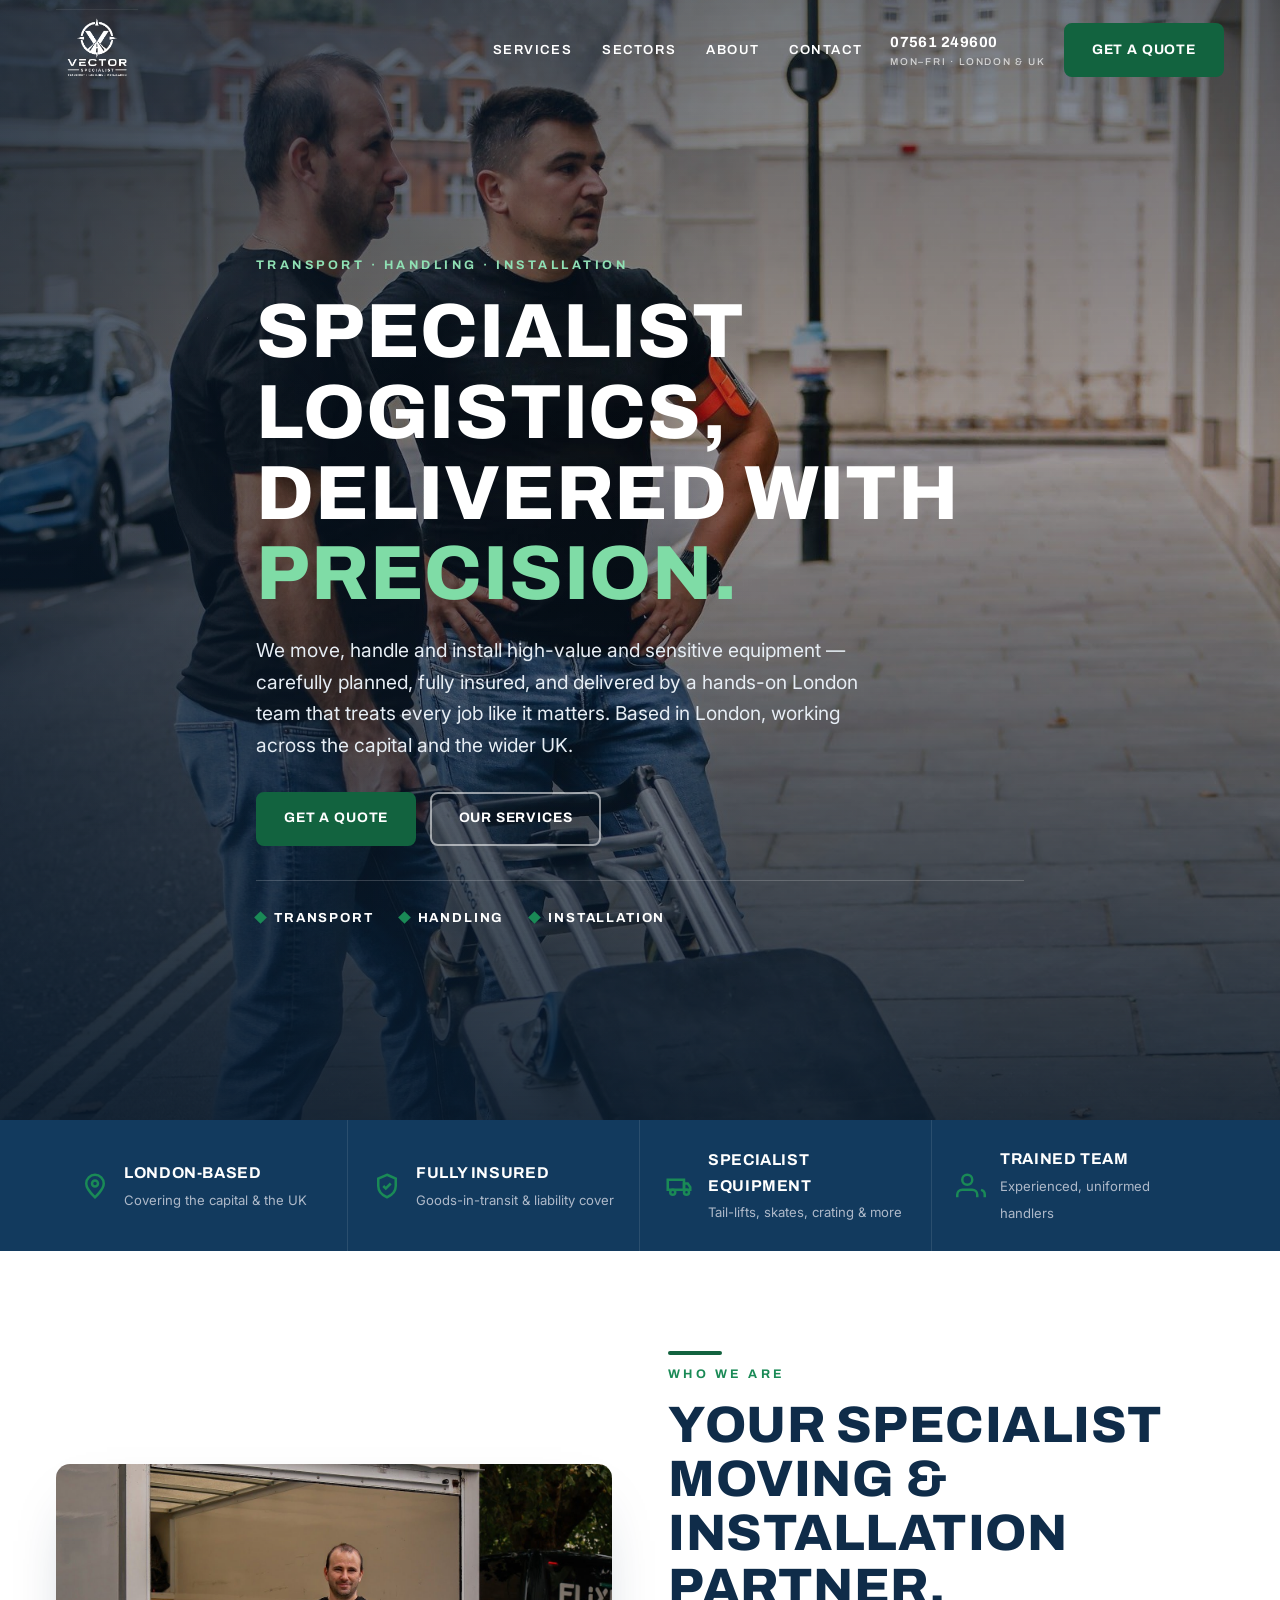
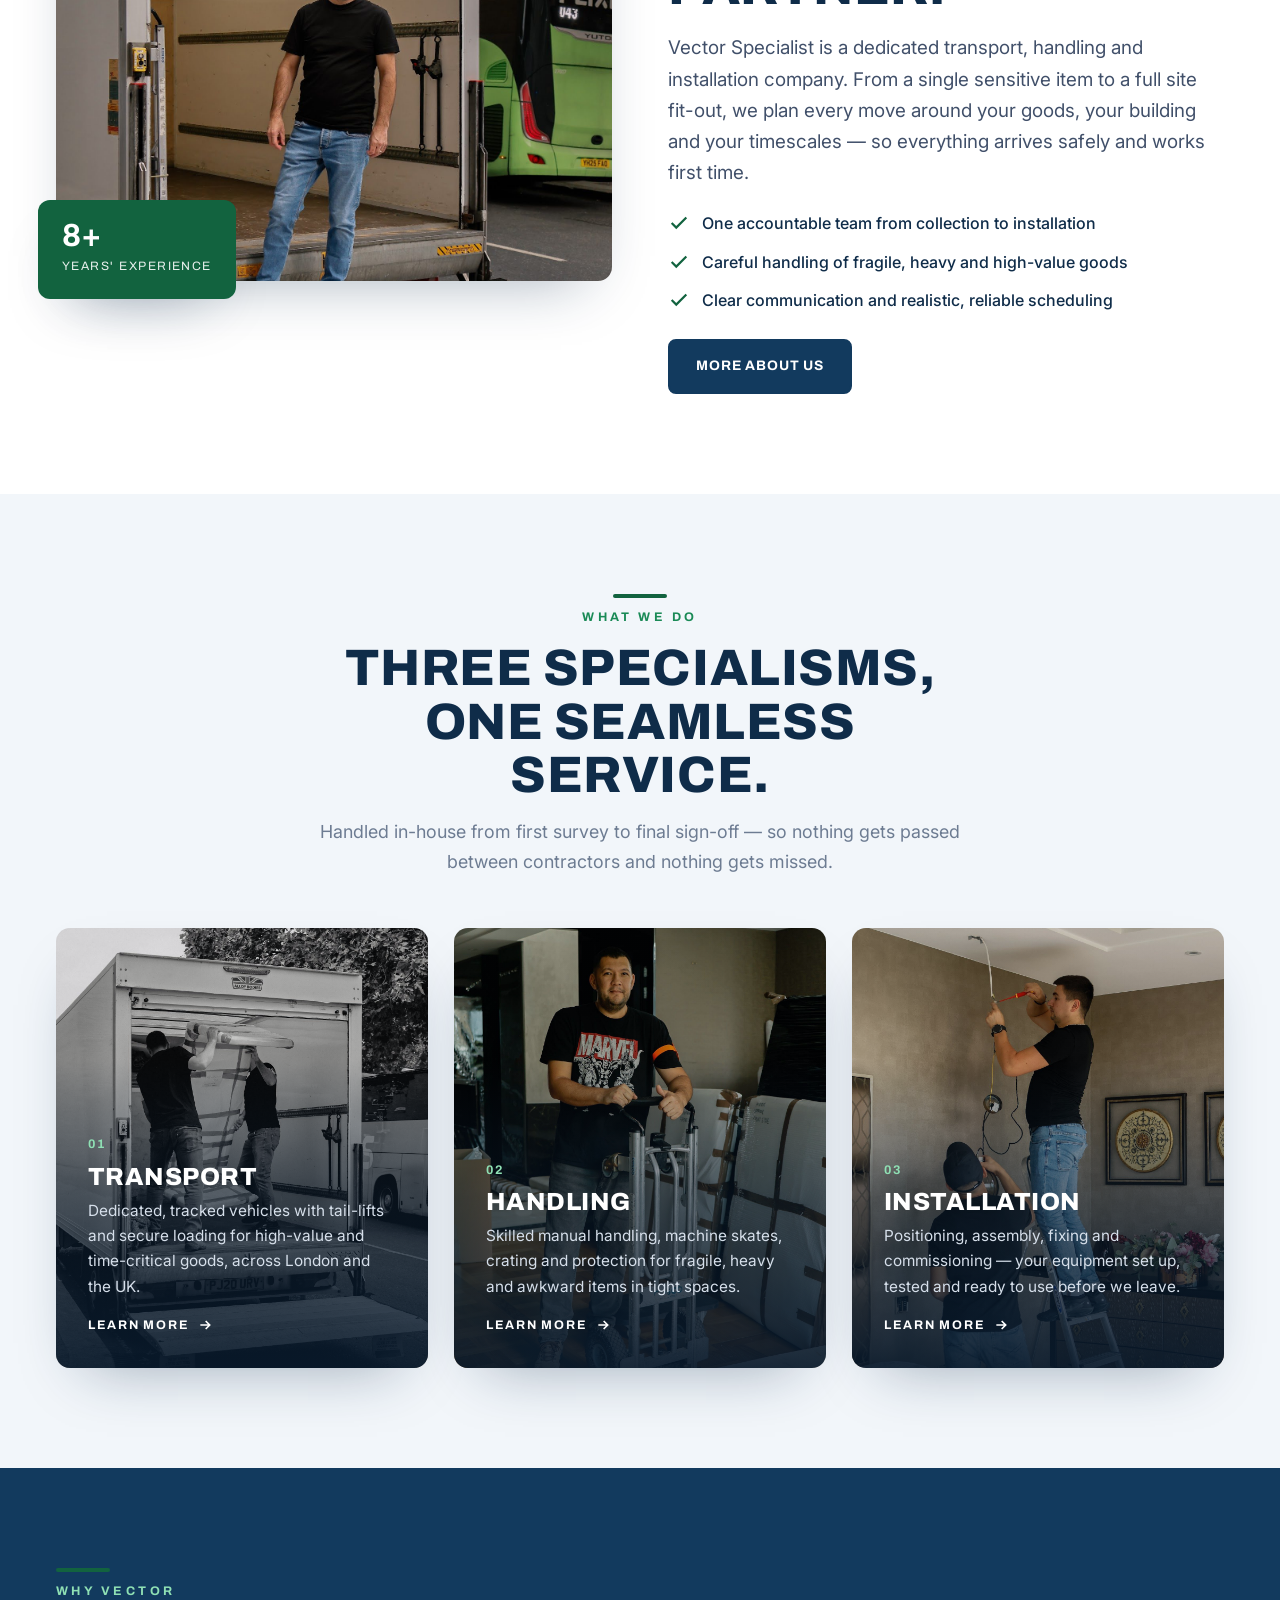
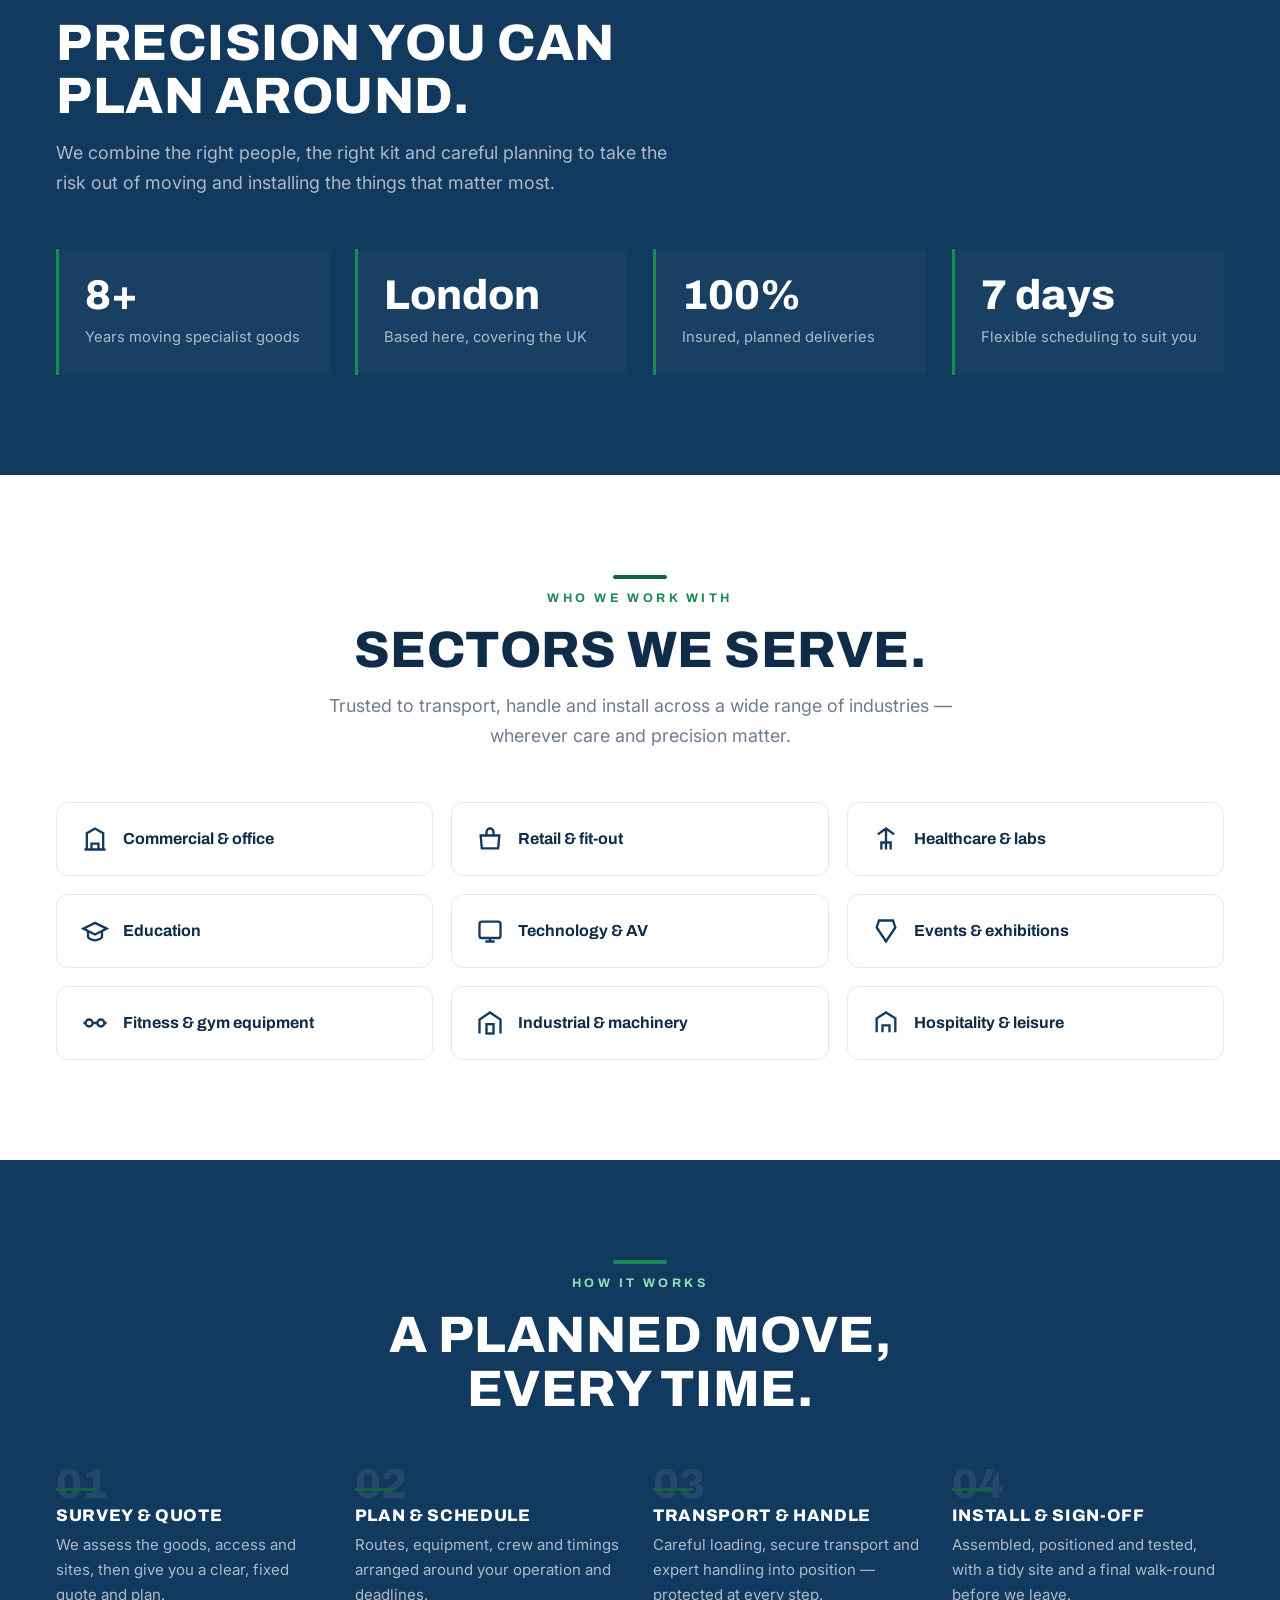
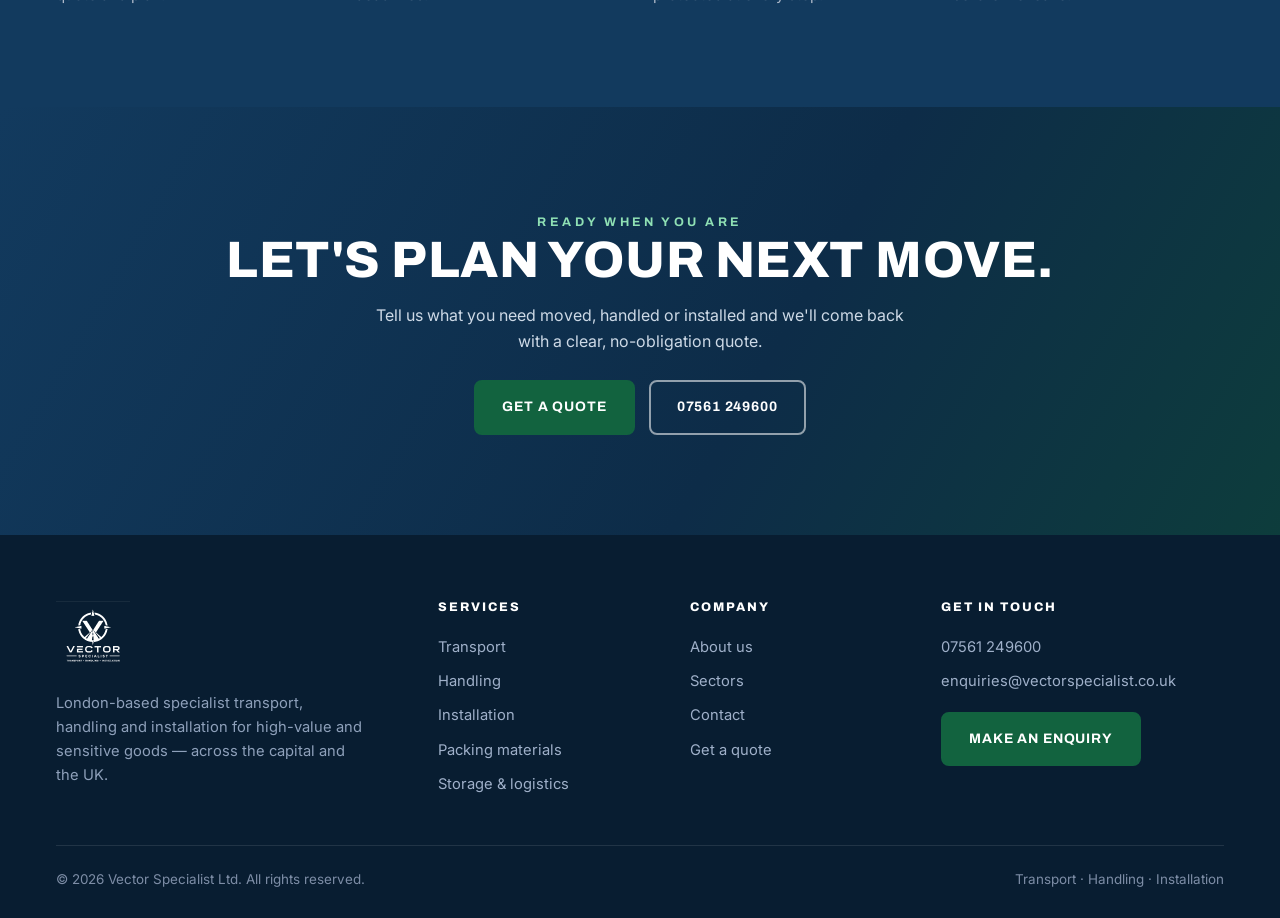
==== commit 6baecfa6: "Add real photos, packing section, local wording, new number, 8+ years Co-authored-by: Cursor <cursor" ====
--- a/index.html
+++ b/index.html
@@ -20,7 +20,7 @@
     <a href="contact.html">Contact</a>
   </nav>
   <div class="actions">
-    <a class="tel" href="tel:03301234567">0330 123 4567<span>MON–FRI · NATIONWIDE</span></a>
+    <a class="tel" href="tel:07561249600">07561 249600<span>MON–FRI · LONDON &amp; UK</span></a>
     <a class="btn btn-accent" href="contact.html">Get a quote</a>
   </div>
   <button class="burger" data-mm-open aria-label="Menu"><span></span><span></span><span></span></button>
@@ -31,17 +31,17 @@
   <a href="index.html#sectors">Sectors</a>
   <a href="about.html">About</a>
   <a href="contact.html">Contact</a>
-  <a class="tel" href="tel:03301234567" style="color:#fff;font-weight:700;padding-top:16px">0330 123 4567</a>
+  <a class="tel" href="tel:07561249600" style="color:#fff;font-weight:700;padding-top:16px">07561 249600</a>
   <a class="btn btn-accent" href="contact.html">Get a quote</a>
 </aside>
 
 <!-- HERO -->
 <section class="hero">
-  <img class="hero-bg" src="assets/hero.jpg" alt="Specialist transport lorry on the road">
+  <img class="hero-bg" src="assets/hero.jpg" alt="Vector Specialist team with a stair-climber on a London street" style="object-position:center 30%">
   <div class="wrap">
     <span class="eyebrow">Transport · Handling · Installation</span>
     <h1 class="display-up">Specialist logistics,<br>delivered with <span class="g">precision.</span></h1>
-    <p>We move, handle and install high-value and sensitive equipment across the UK — carefully planned, fully insured, and delivered by a team that treats every job like it matters.</p>
+    <p>We move, handle and install high-value and sensitive equipment — carefully planned, fully insured, and delivered by a hands-on London team that treats every job like it matters. Based in London, working across the capital and the wider UK.</p>
     <div class="cta-row">
       <a class="btn btn-accent" href="contact.html">Get a quote</a>
       <a class="btn btn-outline" href="services.html">Our services</a>
@@ -54,7 +54,7 @@
 
 <!-- STRIP -->
 <div class="strip"><div class="wrap">
-  <div class="item"><svg viewBox="0 0 24 24" fill="none" stroke="currentColor" stroke-width="2"><path d="M12 21s7-6.2 7-11a7 7 0 10-14 0c0 4.8 7 11 7 11z"/><circle cx="12" cy="10" r="2.4"/></svg><div><b>UK-wide coverage</b><span>Nationwide collections &amp; deliveries</span></div></div>
+  <div class="item"><svg viewBox="0 0 24 24" fill="none" stroke="currentColor" stroke-width="2"><path d="M12 21s7-6.2 7-11a7 7 0 10-14 0c0 4.8 7 11 7 11z"/><circle cx="12" cy="10" r="2.4"/></svg><div><b>London-based</b><span>Covering the capital &amp; the UK</span></div></div>
   <div class="item"><svg viewBox="0 0 24 24" fill="none" stroke="currentColor" stroke-width="2"><path d="M12 3l7 3v6c0 5-3.5 7.5-7 9-3.5-1.5-7-4-7-9V6z"/><path d="M9 12l2 2 4-4"/></svg><div><b>Fully insured</b><span>Goods-in-transit &amp; liability cover</span></div></div>
   <div class="item"><svg viewBox="0 0 24 24" fill="none" stroke="currentColor" stroke-width="2"><path d="M3 7h13v8H3z"/><path d="M16 10h3l2 3v2h-5z"/><circle cx="7" cy="17" r="2"/><circle cx="18" cy="17" r="2"/></svg><div><b>Specialist equipment</b><span>Tail-lifts, skates, crating &amp; more</span></div></div>
   <div class="item"><svg viewBox="0 0 24 24" fill="none" stroke="currentColor" stroke-width="2"><path d="M17 21v-2a4 4 0 00-4-4H5a4 4 0 00-4 4v2"/><circle cx="9" cy="7" r="4"/><path d="M23 21v-2a4 4 0 00-3-3.87"/></svg><div><b>Trained team</b><span>Experienced, uniformed handlers</span></div></div>
@@ -64,7 +64,7 @@
 <section><div class="wrap"><div class="split">
   <div class="split-media" data-reveal>
     <img src="assets/about.jpg" alt="Vector Specialist logistics operation">
-    <div class="badge"><b>10+</b><span>Years' experience</span></div>
+    <div class="badge"><b>8+</b><span>Years' experience</span></div>
   </div>
   <div class="split-copy" data-reveal>
     <div class="rule"></div>
@@ -85,7 +85,7 @@
   <div class="sec-head center" data-reveal><div class="rule"></div><span class="eyebrow">What we do</span><h2 class="display-up">Three specialisms, one seamless service.</h2>
   <p>Handled in-house from first survey to final sign-off — so nothing gets passed between contractors and nothing gets missed.</p></div>
   <div class="svc-grid">
-    <a class="svc-card" href="services.html#transport" data-reveal><img src="assets/transport.jpg" alt="Specialist transport"><div class="c"><span class="n">01</span><h3>Transport</h3><p>Dedicated, tracked vehicles with tail-lifts and secure loading for high-value and time-critical goods, UK-wide.</p><span class="go">Learn more <svg viewBox="0 0 24 24" fill="none" stroke="currentColor" stroke-width="2.5"><path d="M5 12h14M13 6l6 6-6 6"/></svg></span></div></a>
+    <a class="svc-card" href="services.html#transport" data-reveal><img src="assets/transport.jpg" alt="Specialist transport"><div class="c"><span class="n">01</span><h3>Transport</h3><p>Dedicated, tracked vehicles with tail-lifts and secure loading for high-value and time-critical goods, across London and the UK.</p><span class="go">Learn more <svg viewBox="0 0 24 24" fill="none" stroke="currentColor" stroke-width="2.5"><path d="M5 12h14M13 6l6 6-6 6"/></svg></span></div></a>
     <a class="svc-card" href="services.html#handling" data-reveal><img src="assets/handling.jpg" alt="Specialist handling"><div class="c"><span class="n">02</span><h3>Handling</h3><p>Skilled manual handling, machine skates, crating and protection for fragile, heavy and awkward items in tight spaces.</p><span class="go">Learn more <svg viewBox="0 0 24 24" fill="none" stroke="currentColor" stroke-width="2.5"><path d="M5 12h14M13 6l6 6-6 6"/></svg></span></div></a>
     <a class="svc-card" href="services.html#installation" data-reveal><img src="assets/installation.jpg" alt="Specialist installation"><div class="c"><span class="n">03</span><h3>Installation</h3><p>Positioning, assembly, fixing and commissioning — your equipment set up, tested and ready to use before we leave.</p><span class="go">Learn more <svg viewBox="0 0 24 24" fill="none" stroke="currentColor" stroke-width="2.5"><path d="M5 12h14M13 6l6 6-6 6"/></svg></span></div></a>
   </div>
@@ -96,8 +96,8 @@
   <div class="sec-head" data-reveal><div class="rule"></div><span class="eyebrow">Why Vector</span><h2 class="display-up">Precision you can plan around.</h2>
   <p>We combine the right people, the right kit and careful planning to take the risk out of moving and installing the things that matter most.</p></div>
   <div class="stats">
-    <div class="stat" data-reveal><b>10+</b><span>Years moving specialist goods</span></div>
-    <div class="stat" data-reveal><b>UK</b><span>Nationwide coverage</span></div>
+    <div class="stat" data-reveal><b>8+</b><span>Years moving specialist goods</span></div>
+    <div class="stat" data-reveal><b>London</b><span>Based here, covering the UK</span></div>
     <div class="stat" data-reveal><b>100%</b><span>Insured, planned deliveries</span></div>
     <div class="stat" data-reveal><b>7 days</b><span>Flexible scheduling to suit you</span></div>
   </div>
@@ -138,16 +138,16 @@
   <p>Tell us what you need moved, handled or installed and we'll come back with a clear, no-obligation quote.</p>
   <div class="cta-row">
     <a class="btn btn-accent" href="contact.html">Get a quote</a>
-    <a class="btn btn-outline" href="tel:03301234567">0330 123 4567</a>
+    <a class="btn btn-outline" href="tel:07561249600">07561 249600</a>
   </div>
 </div></section>
 
 <footer class="site"><div class="wrap">
   <div class="cols">
-    <div class="fbrand"><img src="assets/logo-stack-white.png" alt="Vector Specialist"><p>Specialist transport, handling and installation for high-value and sensitive goods across the UK.</p></div>
-    <div><h4>Services</h4><a href="services.html#transport">Transport</a><a href="services.html#handling">Handling</a><a href="services.html#installation">Installation</a><a href="services.html#storage">Storage &amp; logistics</a></div>
+    <div class="fbrand"><img src="assets/logo-stack-white.png" alt="Vector Specialist"><p>London-based specialist transport, handling and installation for high-value and sensitive goods — across the capital and the UK.</p></div>
+    <div><h4>Services</h4><a href="services.html#transport">Transport</a><a href="services.html#handling">Handling</a><a href="services.html#installation">Installation</a><a href="services.html#packing">Packing materials</a><a href="services.html#storage">Storage &amp; logistics</a></div>
     <div><h4>Company</h4><a href="about.html">About us</a><a href="index.html#sectors">Sectors</a><a href="contact.html">Contact</a><a href="contact.html">Get a quote</a></div>
-    <div><h4>Get in touch</h4><a href="tel:03301234567">0330 123 4567</a><a href="mailto:enquiries@vectorspecialist.co.uk">enquiries@vectorspecialist.co.uk</a><a href="contact.html" class="btn btn-accent" style="margin-top:14px">Make an enquiry</a></div>
+    <div><h4>Get in touch</h4><a href="tel:07561249600">07561 249600</a><a href="mailto:enquiries@vectorspecialist.co.uk">enquiries@vectorspecialist.co.uk</a><a href="contact.html" class="btn btn-accent" style="margin-top:14px">Make an enquiry</a></div>
   </div>
   <div class="foot-bot"><span>&copy; 2026 Vector Specialist Ltd. All rights reserved.</span><span>Transport · Handling · Installation</span></div>
 </div></footer>
--- a/css/site.css
+++ b/css/site.css
@@ -35,9 +35,9 @@
 
 /* ============ HEADER ============ */
 header.site{position:fixed;top:0;left:0;right:0;z-index:120;transition:background .3s,box-shadow .3s,padding .3s}
-header.site .bar{display:flex;align-items:center;gap:28px;height:88px;max-width:var(--wrap);margin:0 auto;padding:0 26px;transition:height .3s}
+header.site .bar{display:flex;align-items:center;gap:28px;height:100px;max-width:var(--wrap);margin:0 auto;padding:0 26px;transition:height .3s}
 .brand{display:flex;align-items:center;flex:0 0 auto}
-.brand img{height:60px;width:auto;transition:height .3s}
+.brand img{height:82px;width:auto;transition:height .3s}
 .brand .l-navy{display:none}
 .nav{display:flex;gap:30px;margin-left:auto;align-items:center}
 .nav a{font-family:var(--f-d);font-weight:600;font-size:.82rem;letter-spacing:.12em;text-transform:uppercase;color:#fff;position:relative;padding:6px 0}
@@ -50,10 +50,10 @@
 .burger span{width:27px;height:3px;background:#fff;border-radius:2px;transition:.2s}
 /* scrolled state */
 header.scrolled{background:rgba(255,255,255,.96);backdrop-filter:blur(10px);box-shadow:0 6px 24px -14px rgba(12,40,72,.35)}
-header.scrolled .bar{height:74px}
+header.scrolled .bar{height:82px}
 header.scrolled .brand .l-white{display:none}
 header.scrolled .brand .l-navy{display:block}
-header.scrolled .brand img{height:50px}
+header.scrolled .brand img{height:64px}
 header.scrolled .nav a{color:var(--ink)}
 header.scrolled .actions .tel{color:var(--navy)}
 header.scrolled .burger span{background:var(--navy)}
@@ -62,7 +62,7 @@
 header.solid .brand .l-white{display:none}header.solid .brand .l-navy{display:block}
 header.solid .nav a{color:var(--ink)}header.solid .actions .tel{color:var(--navy)}
 header.solid .burger span{background:var(--navy)}
-header.solid .brand img{height:52px}header.solid .bar{height:78px}
+header.solid .brand img{height:66px}header.solid .bar{height:88px}
 
 /* mobile menu */
 .mm-back{position:fixed;inset:0;background:rgba(8,25,43,.55);z-index:130;opacity:0;pointer-events:none;transition:.28s}
@@ -109,6 +109,8 @@
 @media(max-width:900px){.split{grid-template-columns:1fr;gap:34px}.split.rev .split-media{order:0}}
 .split-media{position:relative}
 .split-media img{width:100%;border-radius:var(--r);box-shadow:var(--shadow);aspect-ratio:4/3;object-fit:cover}
+.split-media.sm img{max-width:400px;margin:0 auto}
+@media(max-width:900px){.split-media.sm img{max-width:100%}}
 .split-media .badge{position:absolute;left:-18px;bottom:-18px;background:var(--green);color:#fff;padding:20px 24px;border-radius:12px;font-family:var(--f-d);box-shadow:var(--shadow)}
 .split-media .badge b{font-size:2rem;display:block;line-height:1}
 .split-media .badge span{font-size:.76rem;text-transform:uppercase;letter-spacing:.12em;opacity:.9}
@@ -208,7 +210,7 @@
 @media(max-width:1000px){
  .nav,.actions .tel,.actions .btn{display:none}
  .burger{display:flex}
- .brand img{height:52px}
+ .brand img{height:64px}
  .hero .wrap{padding-top:130px}
 }
 @media(max-width:520px){
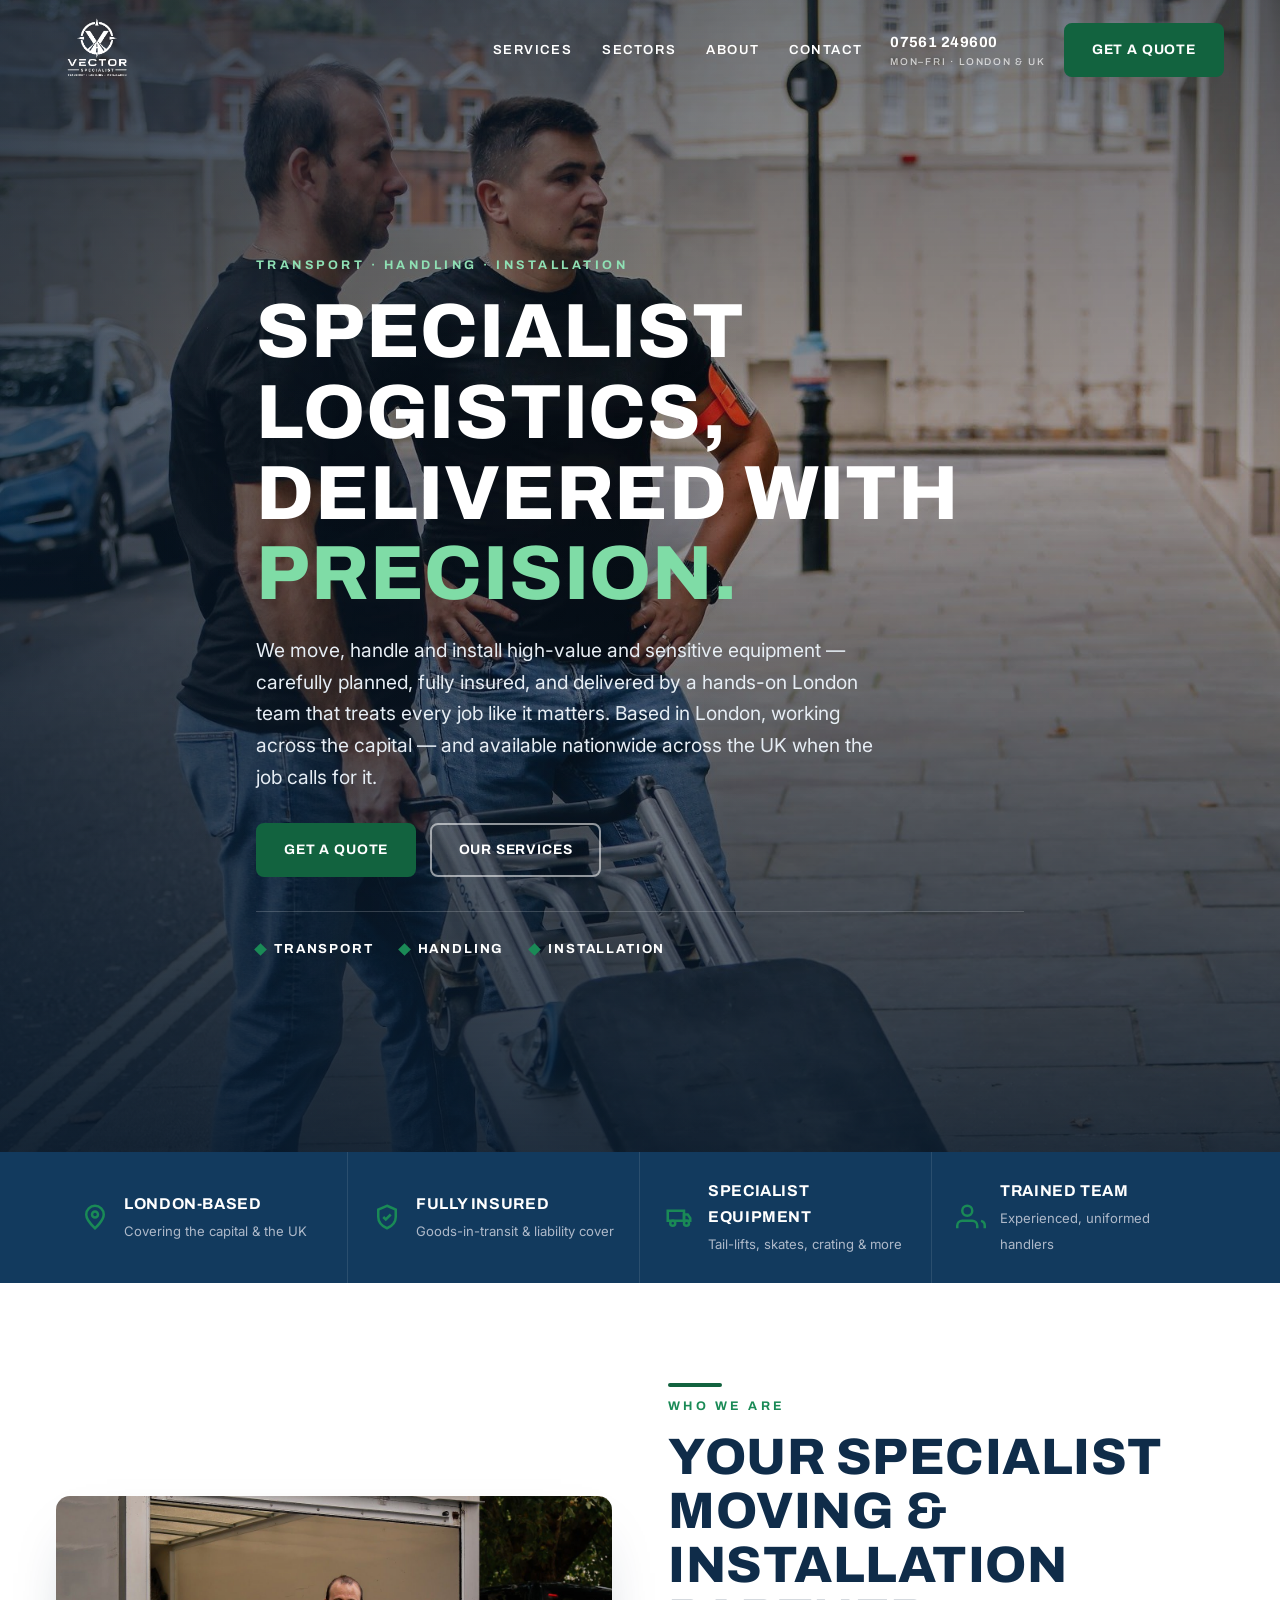
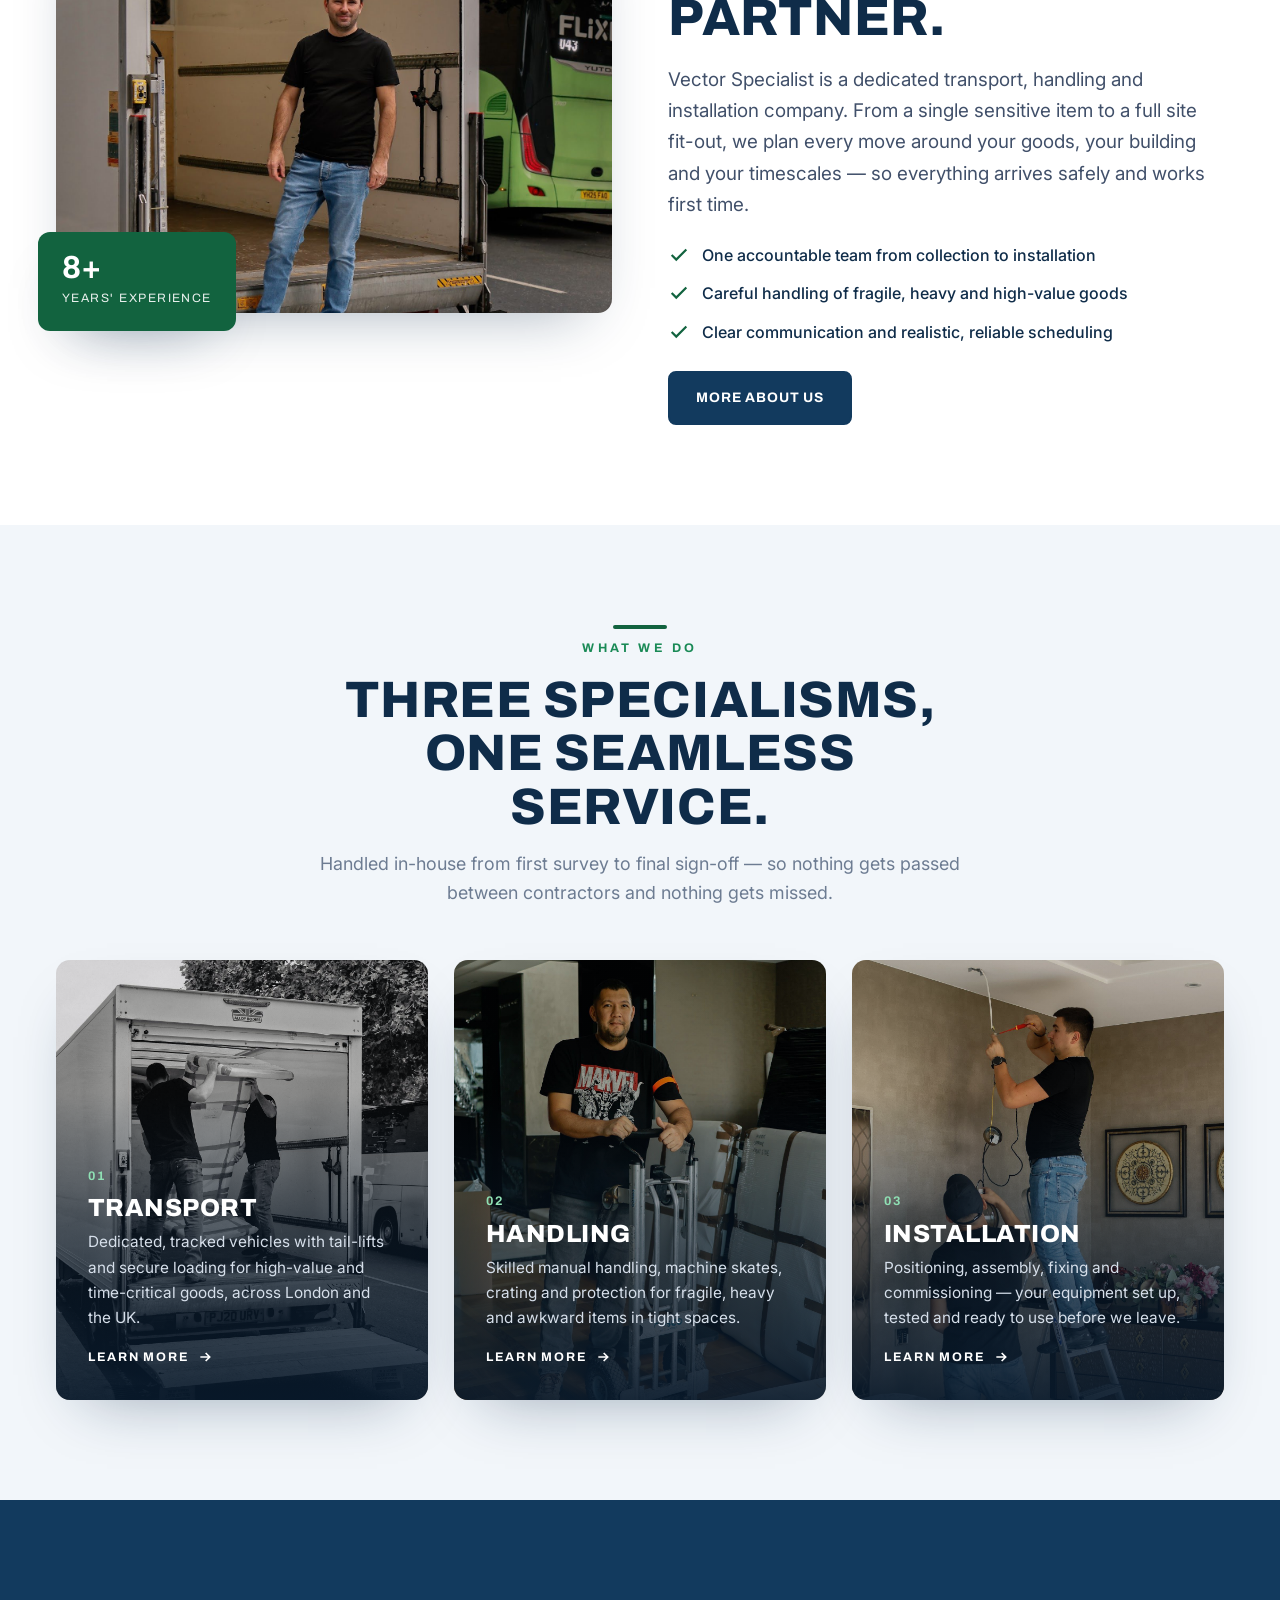
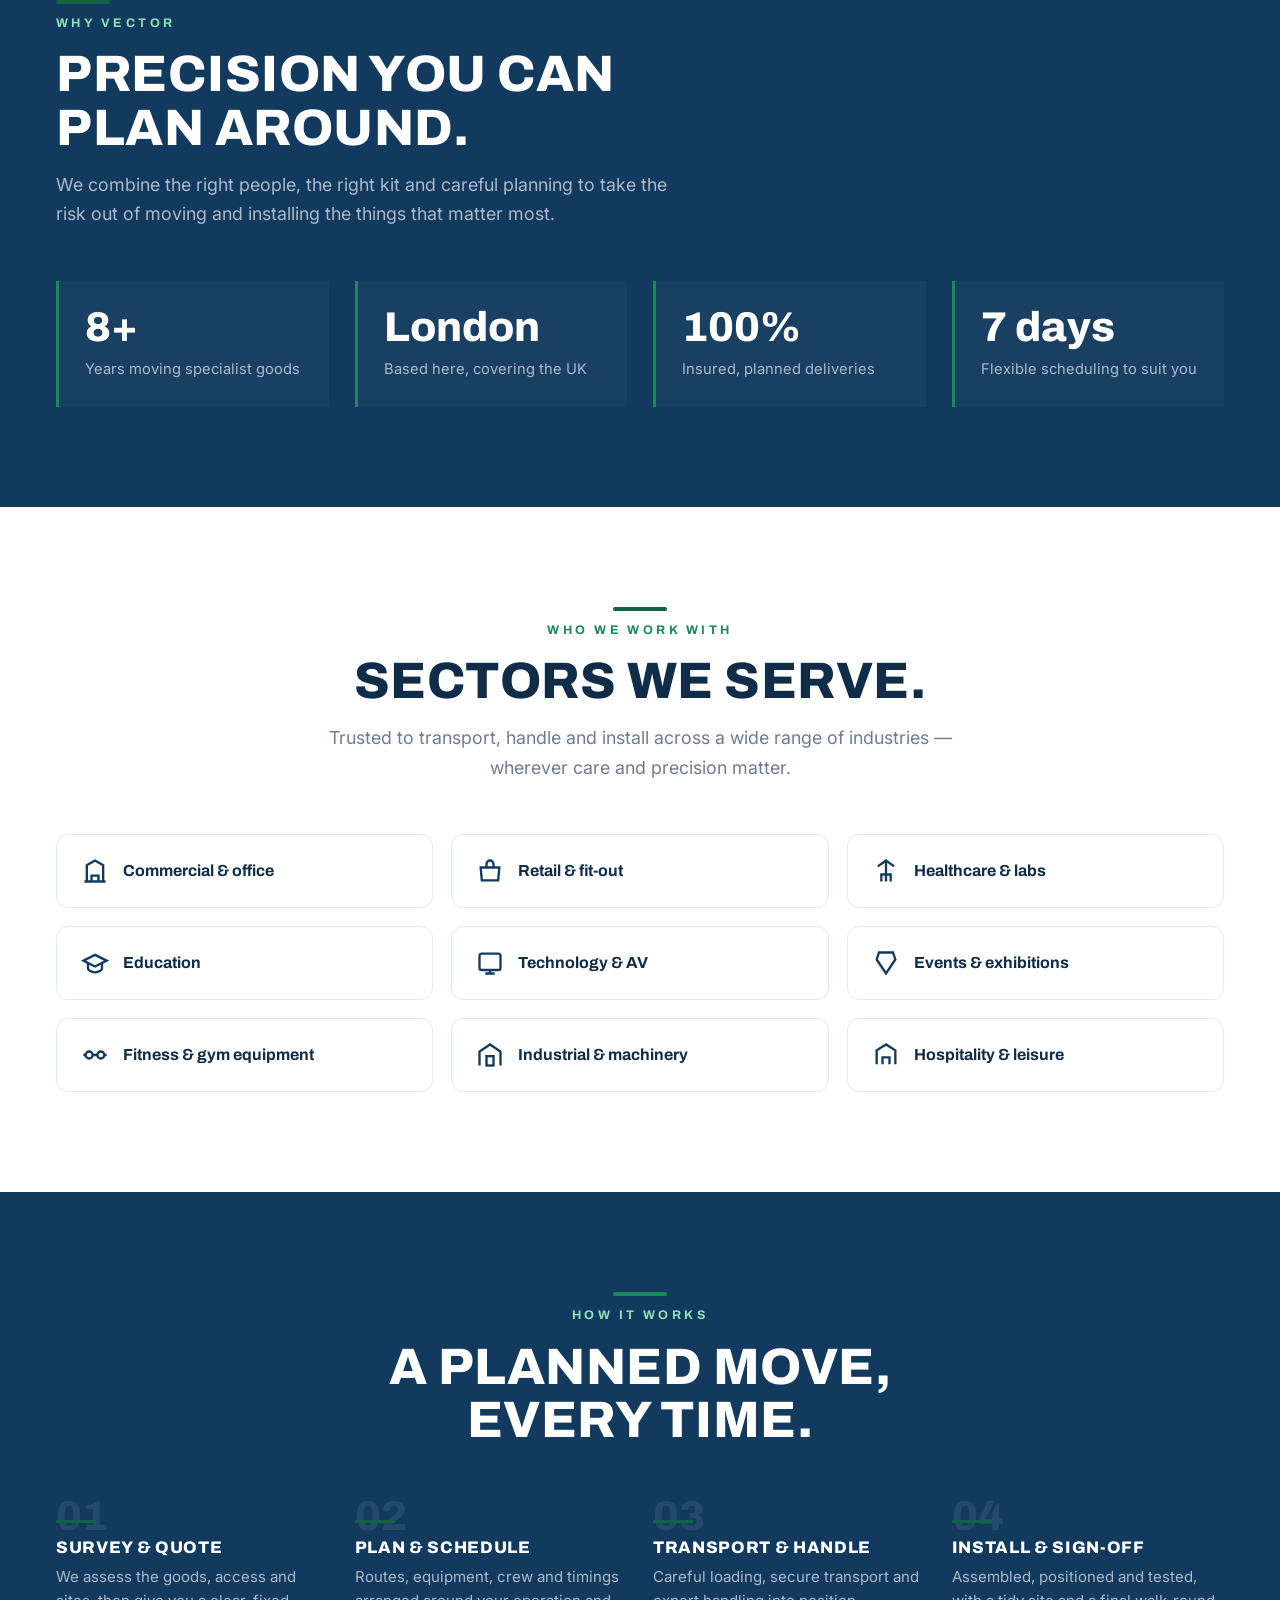
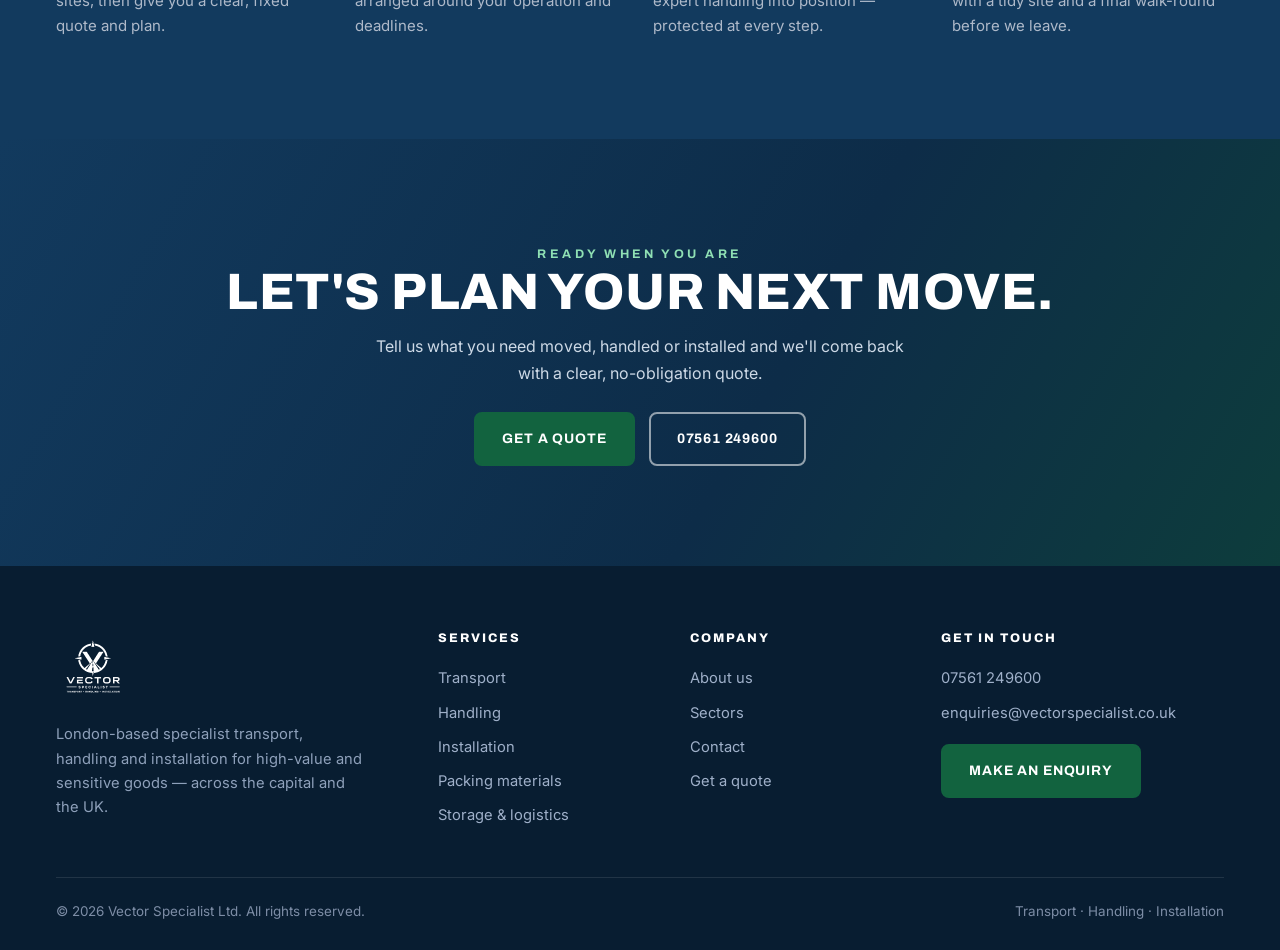
==== commit cfc36bbe: "Local+national SEO (schema, OG, canonical, sitemap, robots); fix About counter 01-04 Co-authored-by:" ====
--- a/index.html
+++ b/index.html
@@ -1,7 +1,19 @@
 <!doctype html><html lang="en"><head>
 <meta charset="utf-8"><meta name="viewport" content="width=device-width,initial-scale=1">
-<title>Vector Specialist — Specialist Transport, Handling & Installation</title>
-<meta name="description" content="Vector Specialist provides specialist transport, handling and installation for high-value and sensitive goods across the UK. Planned, insured and delivered with precision.">
+<title>Vector Specialist | Specialist Removals, Handling & Installation — London & UK</title>
+<meta name="description" content="London-based specialist transport, handling, installation and storage for high-value and sensitive goods. Covering London and available nationwide across the UK — carefully planned, fully insured and delivered with precision.">
+<link rel="canonical" href="https://vectorspecialist.co.uk/">
+<meta property="og:type" content="website">
+<meta property="og:site_name" content="Vector Specialist">
+<meta property="og:title" content="Vector Specialist | Specialist Removals, Handling & Installation — London & UK">
+<meta property="og:description" content="London-based specialist transport, handling and installation for high-value and sensitive goods — covering London and available nationwide across the UK.">
+<meta property="og:url" content="https://vectorspecialist.co.uk/">
+<meta property="og:image" content="https://vectorspecialist.co.uk/assets/hero.jpg">
+<meta name="twitter:card" content="summary_large_image">
+<meta name="theme-color" content="#123a5e">
+<script type="application/ld+json">
+{"@context":"https://schema.org","@type":"MovingCompany","name":"Vector Specialist Ltd","url":"https://vectorspecialist.co.uk/","image":"https://vectorspecialist.co.uk/assets/hero.jpg","telephone":"+447561249600","email":"enquiries@vectorspecialist.co.uk","description":"London-based specialist transport, handling, installation and storage for high-value and sensitive goods — covering London and available nationwide across the UK.","address":{"@type":"PostalAddress","addressLocality":"London","addressRegion":"Greater London","addressCountry":"GB"},"areaServed":[{"@type":"City","name":"London"},{"@type":"Country","name":"United Kingdom"}],"openingHoursSpecification":[{"@type":"OpeningHoursSpecification","dayOfWeek":["Monday","Tuesday","Wednesday","Thursday","Friday"],"opens":"08:00","closes":"18:00"}],"priceRange":"££"}
+</script>
 <link rel="icon" href="assets/favicon.svg">
 <link rel="preconnect" href="https://fonts.googleapis.com"><link rel="preconnect" href="https://fonts.gstatic.com" crossorigin>
 <link href="https://fonts.googleapis.com/css2?family=Archivo:wght@500;600;700;800;900&family=Inter:wght@400;500;600;700&display=swap" rel="stylesheet">
@@ -41,7 +53,7 @@
   <div class="wrap">
     <span class="eyebrow">Transport · Handling · Installation</span>
     <h1 class="display-up">Specialist logistics,<br>delivered with <span class="g">precision.</span></h1>
-    <p>We move, handle and install high-value and sensitive equipment — carefully planned, fully insured, and delivered by a hands-on London team that treats every job like it matters. Based in London, working across the capital and the wider UK.</p>
+    <p>We move, handle and install high-value and sensitive equipment — carefully planned, fully insured, and delivered by a hands-on London team that treats every job like it matters. Based in London, working across the capital — and available nationwide across the UK when the job calls for it.</p>
     <div class="cta-row">
       <a class="btn btn-accent" href="contact.html">Get a quote</a>
       <a class="btn btn-outline" href="services.html">Our services</a>
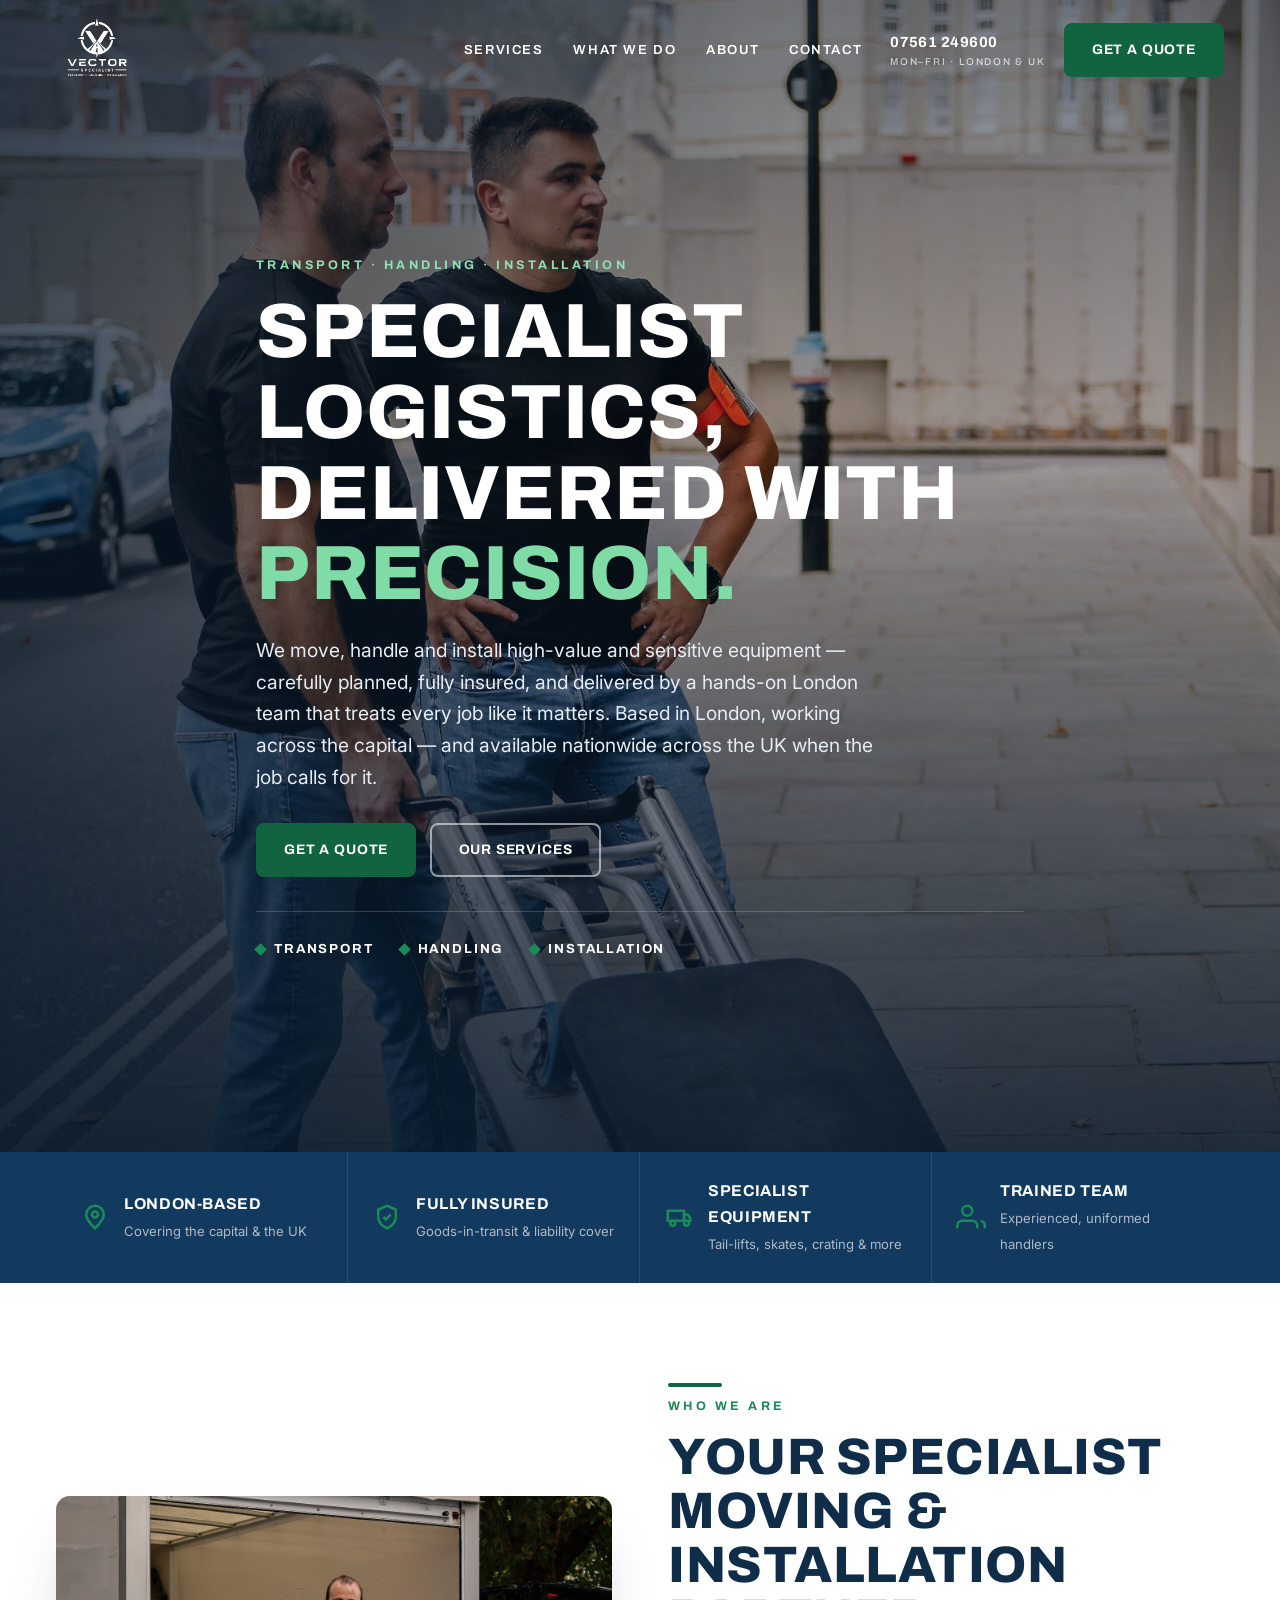
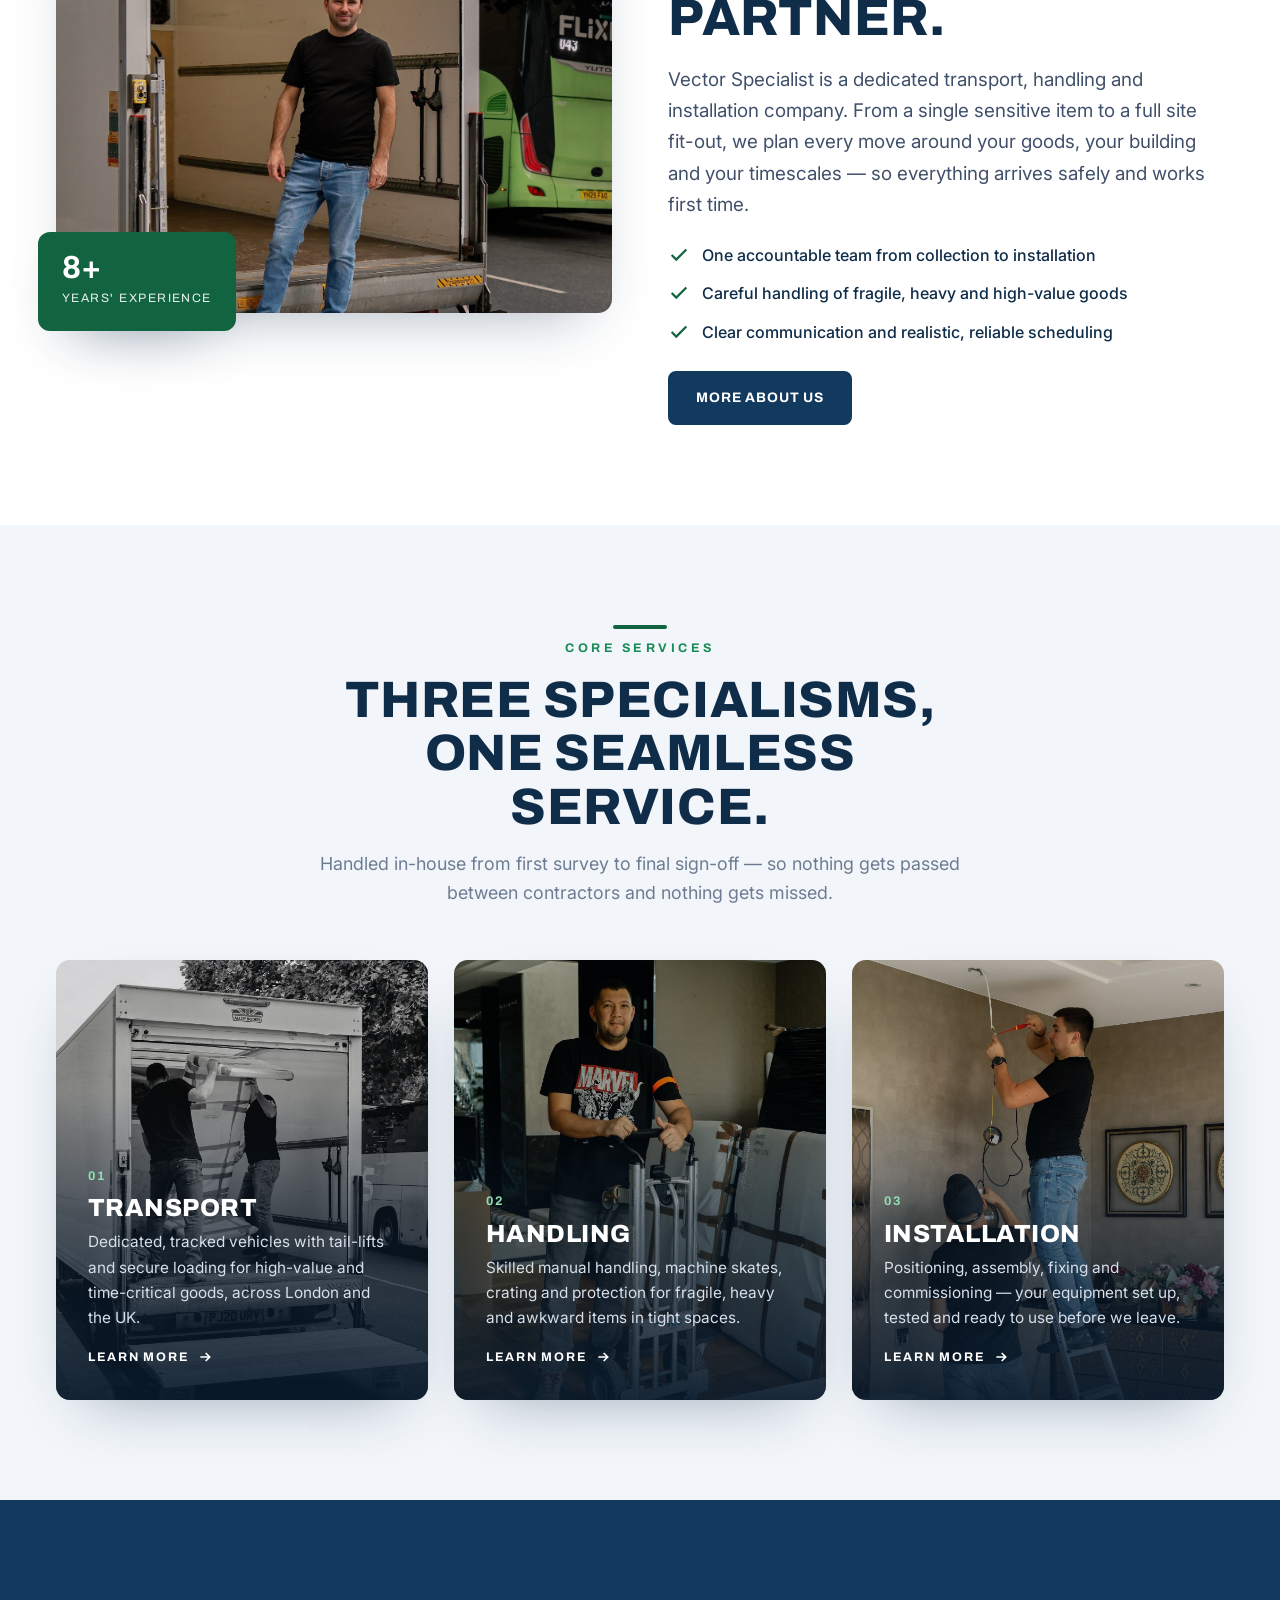
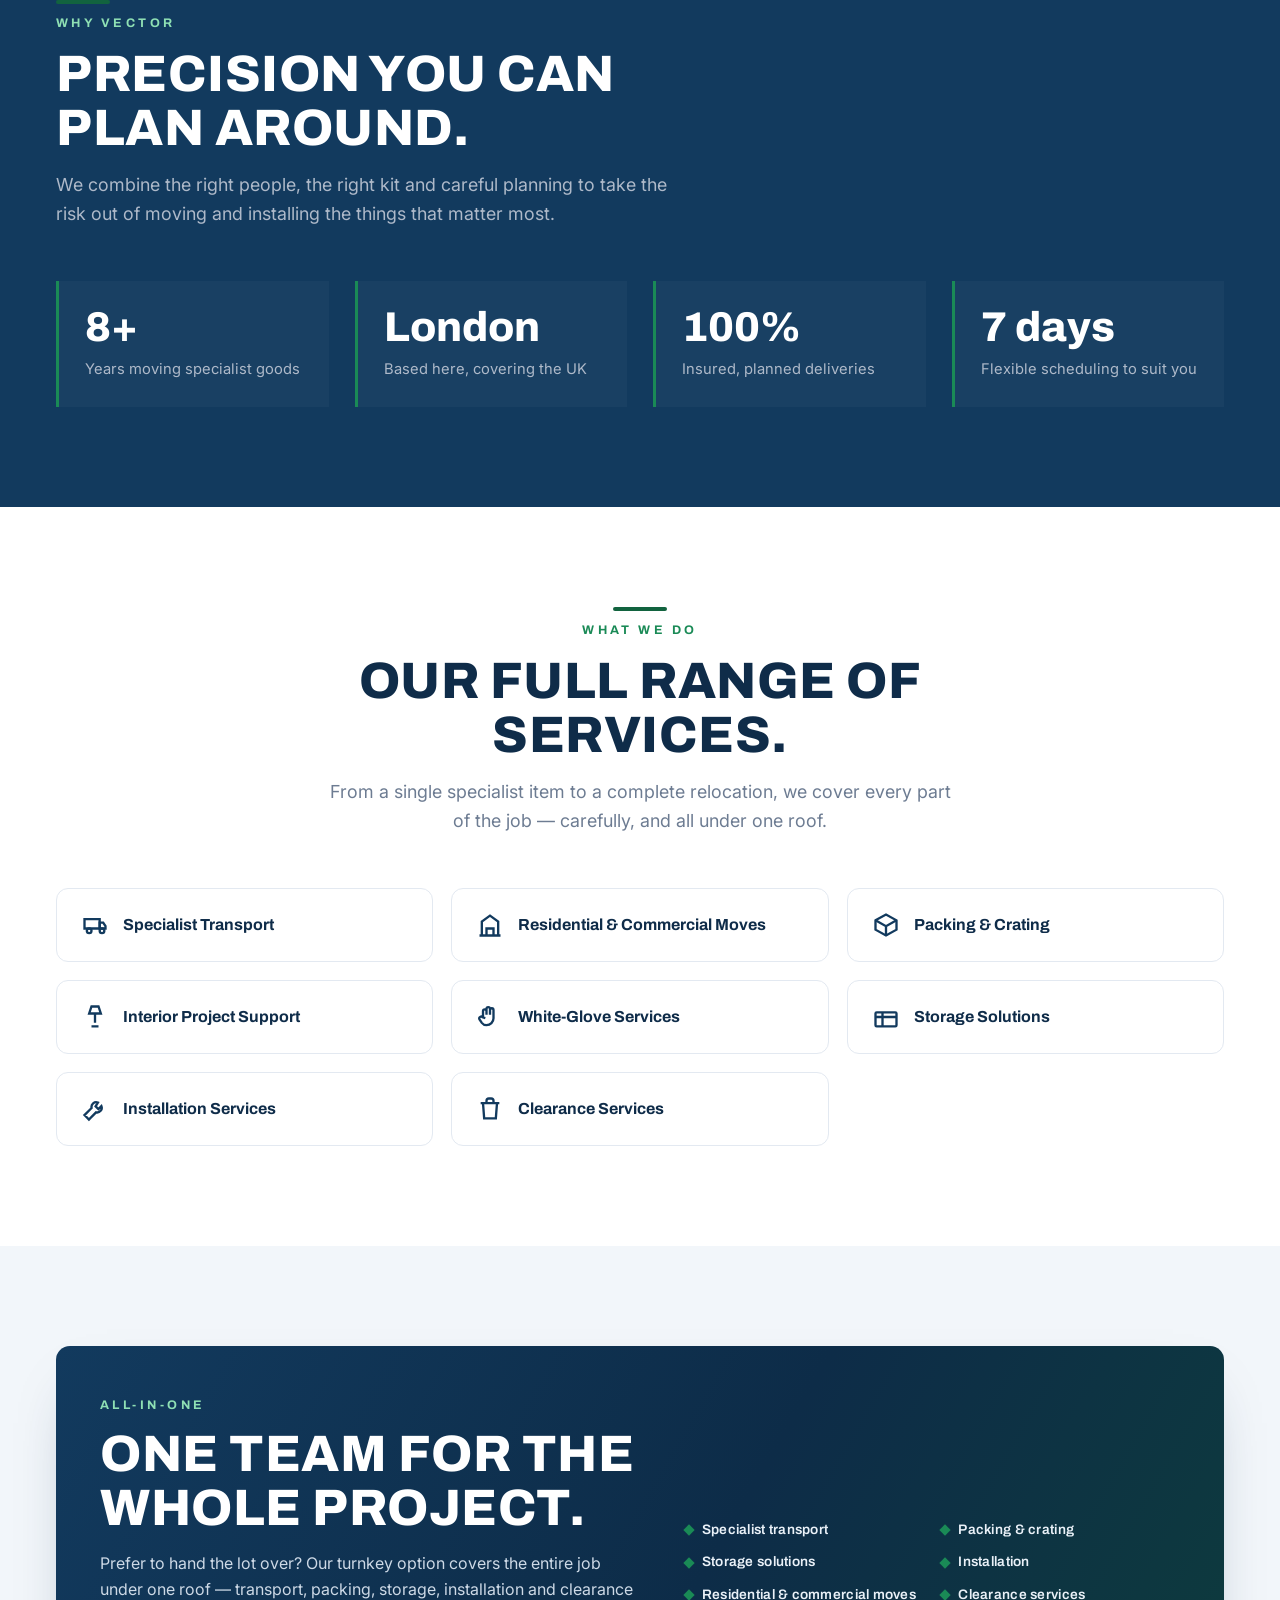
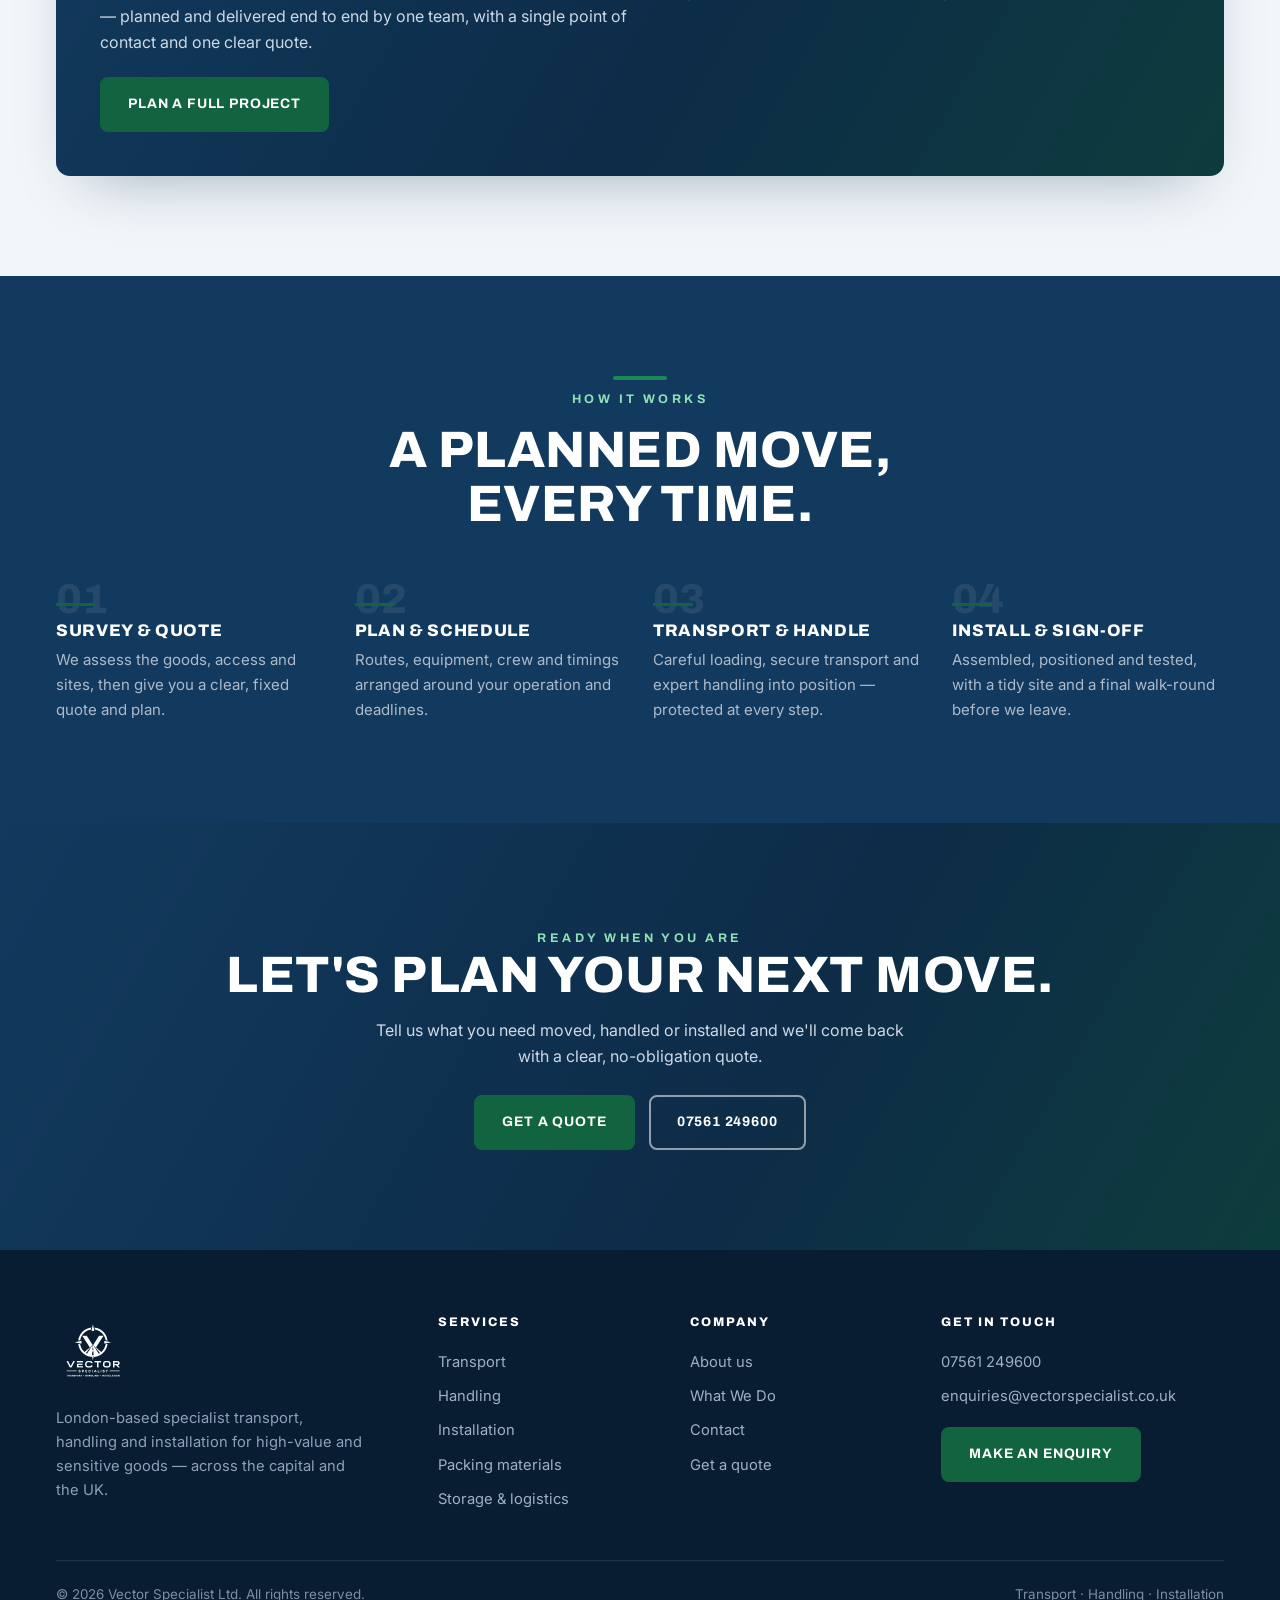
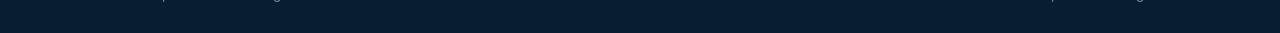
==== commit c139f093: "Packing price list: add product thumbnails from catalogue Co-authored-by: Cursor <cursoragent@cursor" ====
--- a/index.html
+++ b/index.html
@@ -27,7 +27,7 @@
   </a>
   <nav class="nav">
     <a href="services.html">Services</a>
-    <a href="index.html#sectors">Sectors</a>
+    <a href="index.html#sectors">What We Do</a>
     <a href="about.html">About</a>
     <a href="contact.html">Contact</a>
   </nav>
@@ -40,7 +40,7 @@
 <div class="mm-back" data-mm-close></div>
 <aside class="mobile-menu"><button class="mm-x" data-mm-close aria-label="Close">&times;</button>
   <a href="services.html">Services</a>
-  <a href="index.html#sectors">Sectors</a>
+  <a href="index.html#sectors">What We Do</a>
   <a href="about.html">About</a>
   <a href="contact.html">Contact</a>
   <a class="tel" href="tel:07561249600" style="color:#fff;font-weight:700;padding-top:16px">07561 249600</a>
@@ -94,7 +94,7 @@
 
 <!-- SERVICES -->
 <section style="background:var(--bg2)"><div class="wrap">
-  <div class="sec-head center" data-reveal><div class="rule"></div><span class="eyebrow">What we do</span><h2 class="display-up">Three specialisms, one seamless service.</h2>
+  <div class="sec-head center" data-reveal><div class="rule"></div><span class="eyebrow">Core services</span><h2 class="display-up">Three specialisms, one seamless service.</h2>
   <p>Handled in-house from first survey to final sign-off — so nothing gets passed between contractors and nothing gets missed.</p></div>
   <div class="svc-grid">
     <a class="svc-card" href="services.html#transport" data-reveal><img src="assets/transport.jpg" alt="Specialist transport"><div class="c"><span class="n">01</span><h3>Transport</h3><p>Dedicated, tracked vehicles with tail-lifts and secure loading for high-value and time-critical goods, across London and the UK.</p><span class="go">Learn more <svg viewBox="0 0 24 24" fill="none" stroke="currentColor" stroke-width="2.5"><path d="M5 12h14M13 6l6 6-6 6"/></svg></span></div></a>
@@ -115,20 +115,39 @@
   </div>
 </div></section>
 
-<!-- SECTORS -->
+<!-- SERVICES GRID -->
 <section id="sectors"><div class="wrap">
-  <div class="sec-head center" data-reveal><div class="rule"></div><span class="eyebrow">Who we work with</span><h2 class="display-up">Sectors we serve.</h2>
-  <p>Trusted to transport, handle and install across a wide range of industries — wherever care and precision matter.</p></div>
+  <div class="sec-head center" data-reveal><div class="rule"></div><span class="eyebrow">What we do</span><h2 class="display-up">Our full range of services.</h2>
+  <p>From a single specialist item to a complete relocation, we cover every part of the job — carefully, and all under one roof.</p></div>
   <div class="sector-grid">
-    <div class="sector" data-reveal><svg viewBox="0 0 24 24" fill="none" stroke="currentColor" stroke-width="2"><path d="M3 21h18M5 21V7l7-4 7 4v14"/><path d="M9 21v-5h6v5"/></svg><b>Commercial &amp; office</b></div>
-    <div class="sector" data-reveal><svg viewBox="0 0 24 24" fill="none" stroke="currentColor" stroke-width="2"><path d="M4 9h16l-1 11H5z"/><path d="M9 9V6a3 3 0 016 0v3"/></svg><b>Retail &amp; fit-out</b></div>
-    <div class="sector" data-reveal><svg viewBox="0 0 24 24" fill="none" stroke="currentColor" stroke-width="2"><path d="M12 3v18M5 8l7-5 7 5"/><path d="M8 21v-6h8v6"/></svg><b>Healthcare &amp; labs</b></div>
-    <div class="sector" data-reveal><svg viewBox="0 0 24 24" fill="none" stroke="currentColor" stroke-width="2"><path d="M22 10L12 5 2 10l10 5 10-5z"/><path d="M6 12v5c0 1 3 3 6 3s6-2 6-3v-5"/></svg><b>Education</b></div>
-    <div class="sector" data-reveal><svg viewBox="0 0 24 24" fill="none" stroke="currentColor" stroke-width="2"><rect x="3" y="4" width="18" height="14" rx="2"/><path d="M8 21h8M12 18v3"/></svg><b>Technology &amp; AV</b></div>
-    <div class="sector" data-reveal><svg viewBox="0 0 24 24" fill="none" stroke="currentColor" stroke-width="2"><path d="M6 3h12l2 6-8 12L4 9z"/></svg><b>Events &amp; exhibitions</b></div>
-    <div class="sector" data-reveal><svg viewBox="0 0 24 24" fill="none" stroke="currentColor" stroke-width="2"><circle cx="7" cy="12" r="3"/><circle cx="17" cy="12" r="3"/><path d="M10 12h4M4 12H2M22 12h-2"/></svg><b>Fitness &amp; gym equipment</b></div>
-    <div class="sector" data-reveal><svg viewBox="0 0 24 24" fill="none" stroke="currentColor" stroke-width="2"><path d="M3 21V9l9-6 9 6v12"/><rect x="9" y="13" width="6" height="8"/></svg><b>Industrial &amp; machinery</b></div>
-    <div class="sector" data-reveal><svg viewBox="0 0 24 24" fill="none" stroke="currentColor" stroke-width="2"><path d="M4 20V8l8-5 8 5v12"/><path d="M9 20v-6h6v6"/></svg><b>Hospitality &amp; leisure</b></div>
+    <div class="sector" data-reveal><svg viewBox="0 0 24 24" fill="none" stroke="currentColor" stroke-width="2"><path d="M3 7h13v8H3z"/><path d="M16 10h3l2 3v2h-5z"/><circle cx="7" cy="17" r="2"/><circle cx="18" cy="17" r="2"/></svg><b>Specialist Transport</b></div>
+    <div class="sector" data-reveal><svg viewBox="0 0 24 24" fill="none" stroke="currentColor" stroke-width="2"><path d="M3 21h18M5 21V9l7-5 7 5v12"/><path d="M9 21v-6h6v6"/></svg><b>Residential &amp; Commercial Moves</b></div>
+    <div class="sector" data-reveal><svg viewBox="0 0 24 24" fill="none" stroke="currentColor" stroke-width="2"><path d="M3 8l9-5 9 5v8l-9 5-9-5z"/><path d="M3 8l9 5 9-5M12 13v8"/></svg><b>Packing &amp; Crating</b></div>
+    <div class="sector" data-reveal><svg viewBox="0 0 24 24" fill="none" stroke="currentColor" stroke-width="2"><path d="M9 3h6l2 6H7z"/><path d="M12 9v8M9 20h6"/></svg><b>Interior Project Support</b></div>
+    <div class="sector" data-reveal><svg viewBox="0 0 24 24" fill="none" stroke="currentColor" stroke-width="2"><path d="M6 12V7a1.5 1.5 0 013 0v3m0-1V5a1.5 1.5 0 013 0v5m0-3V6a1.5 1.5 0 013 0v7a6 6 0 01-6 6H9a5 5 0 01-4-2l-2-3a1.6 1.6 0 012.7-1.7L8 13"/></svg><b>White-Glove Services</b></div>
+    <div class="sector" data-reveal><svg viewBox="0 0 24 24" fill="none" stroke="currentColor" stroke-width="2"><rect x="3" y="8" width="18" height="12" rx="1"/><path d="M3 12h18M9 8v12"/></svg><b>Storage Solutions</b></div>
+    <div class="sector" data-reveal><svg viewBox="0 0 24 24" fill="none" stroke="currentColor" stroke-width="2"><path d="M14.5 6.5a4 4 0 00-5.4 4.6L3 17.2 6.8 21l6.1-6.1a4 4 0 004.6-5.4l-2.6 2.6-2.4-2.4z"/></svg><b>Installation Services</b></div>
+    <div class="sector" data-reveal><svg viewBox="0 0 24 24" fill="none" stroke="currentColor" stroke-width="2"><path d="M4 7h16M9 7V5a2 2 0 012-2h2a2 2 0 012 2v2M6 7l1 13h10l1-13"/></svg><b>Clearance Services</b></div>
+  </div>
+</div></section>
+
+<!-- ALL-IN-ONE / TURNKEY -->
+<section style="background:var(--bg2)"><div class="wrap">
+  <div class="turnkey" data-reveal>
+    <div>
+      <span class="eyebrow">All-in-one</span>
+      <h2 class="display-up">One team for the whole project.</h2>
+      <p>Prefer to hand the lot over? Our turnkey option covers the entire job under one roof — transport, packing, storage, installation and clearance — planned and delivered end to end by one team, with a single point of contact and one clear quote.</p>
+      <a class="btn btn-accent tk-cta" href="contact.html">Plan a full project</a>
+    </div>
+    <ul class="inc">
+      <li>Specialist transport</li>
+      <li>Packing &amp; crating</li>
+      <li>Storage solutions</li>
+      <li>Installation</li>
+      <li>Residential &amp; commercial moves</li>
+      <li>Clearance services</li>
+    </ul>
   </div>
 </div></section>
 
@@ -158,7 +177,7 @@
   <div class="cols">
     <div class="fbrand"><img src="assets/logo-stack-white.png" alt="Vector Specialist"><p>London-based specialist transport, handling and installation for high-value and sensitive goods — across the capital and the UK.</p></div>
     <div><h4>Services</h4><a href="services.html#transport">Transport</a><a href="services.html#handling">Handling</a><a href="services.html#installation">Installation</a><a href="services.html#packing">Packing materials</a><a href="services.html#storage">Storage &amp; logistics</a></div>
-    <div><h4>Company</h4><a href="about.html">About us</a><a href="index.html#sectors">Sectors</a><a href="contact.html">Contact</a><a href="contact.html">Get a quote</a></div>
+    <div><h4>Company</h4><a href="about.html">About us</a><a href="index.html#sectors">What We Do</a><a href="contact.html">Contact</a><a href="contact.html">Get a quote</a></div>
     <div><h4>Get in touch</h4><a href="tel:07561249600">07561 249600</a><a href="mailto:enquiries@vectorspecialist.co.uk">enquiries@vectorspecialist.co.uk</a><a href="contact.html" class="btn btn-accent" style="margin-top:14px">Make an enquiry</a></div>
   </div>
   <div class="foot-bot"><span>&copy; 2026 Vector Specialist Ltd. All rights reserved.</span><span>Transport · Handling · Installation</span></div>
--- a/css/site.css
+++ b/css/site.css
@@ -215,6 +215,33 @@
 }
 @media(max-width:520px){
  section{padding:70px 0}
- .hero .tagline-badges{gap:16px}
+ .hero .tagline-badges{gap:10px;flex-wrap:nowrap;padding-top:18px;margin-top:22px}
+ .hero .tagline-badges b{font-size:.58rem;letter-spacing:.03em;gap:5px;white-space:nowrap}
+ .hero .tagline-badges b::before{width:6px;height:6px}
  .strip .item{flex-basis:100%;border-right:0;border-bottom:1px solid rgba(255,255,255,.1)}
 }
+@media(max-width:360px){
+ .hero .tagline-badges b{font-size:.52rem}
+ .hero .tagline-badges{gap:8px}
+}
+
+/* ============ PACKING PRICE LIST ============ */
+.price-list{display:grid;grid-template-columns:1fr 1fr;gap:12px 26px;margin:6px 0 26px}
+@media(max-width:560px){.price-list{grid-template-columns:1fr}}
+.price-row{display:flex;align-items:center;gap:14px;padding:12px 4px;border-bottom:1px solid var(--line)}
+.price-row .pthumb{width:66px;height:66px;flex:0 0 auto;border-radius:10px;border:1px solid var(--line);background:#fff;object-fit:cover}
+.price-row .pname{font-weight:600;color:var(--ink);flex:1}
+.price-row .pname small{display:block;font-weight:400;color:var(--muted);font-size:.82rem;letter-spacing:.01em}
+.price-row .pcost{font-family:var(--f-d);font-weight:800;color:var(--green);font-size:1.1rem;white-space:nowrap;margin-left:auto}
+
+/* ============ TURNKEY / ALL-IN-ONE ============ */
+.turnkey{background:linear-gradient(120deg,var(--navy) 0%,var(--navy-d) 55%,var(--green-d) 150%);color:#fff;border-radius:var(--r);padding:44px;display:grid;grid-template-columns:1.1fr 1fr;gap:40px;align-items:center;box-shadow:var(--shadow)}
+@media(max-width:820px){.turnkey{grid-template-columns:1fr;padding:32px;gap:26px}}
+.turnkey .eyebrow{color:#8fe0b4}
+.turnkey h2{color:#fff;margin:12px 0 14px}
+.turnkey p{color:#cdd9e6}
+.turnkey .inc{list-style:none;display:grid;grid-template-columns:1fr 1fr;gap:10px 18px;margin:4px 0 0}
+@media(max-width:520px){.turnkey .inc{grid-template-columns:1fr}}
+.turnkey .inc li{display:flex;gap:9px;align-items:center;font-family:var(--f-d);font-weight:600;font-size:.86rem;letter-spacing:.02em;color:#eaf1f8}
+.turnkey .inc li::before{content:"";width:8px;height:8px;background:var(--green-l);transform:rotate(45deg);flex:0 0 auto}
+.turnkey .tk-cta{margin-top:22px}
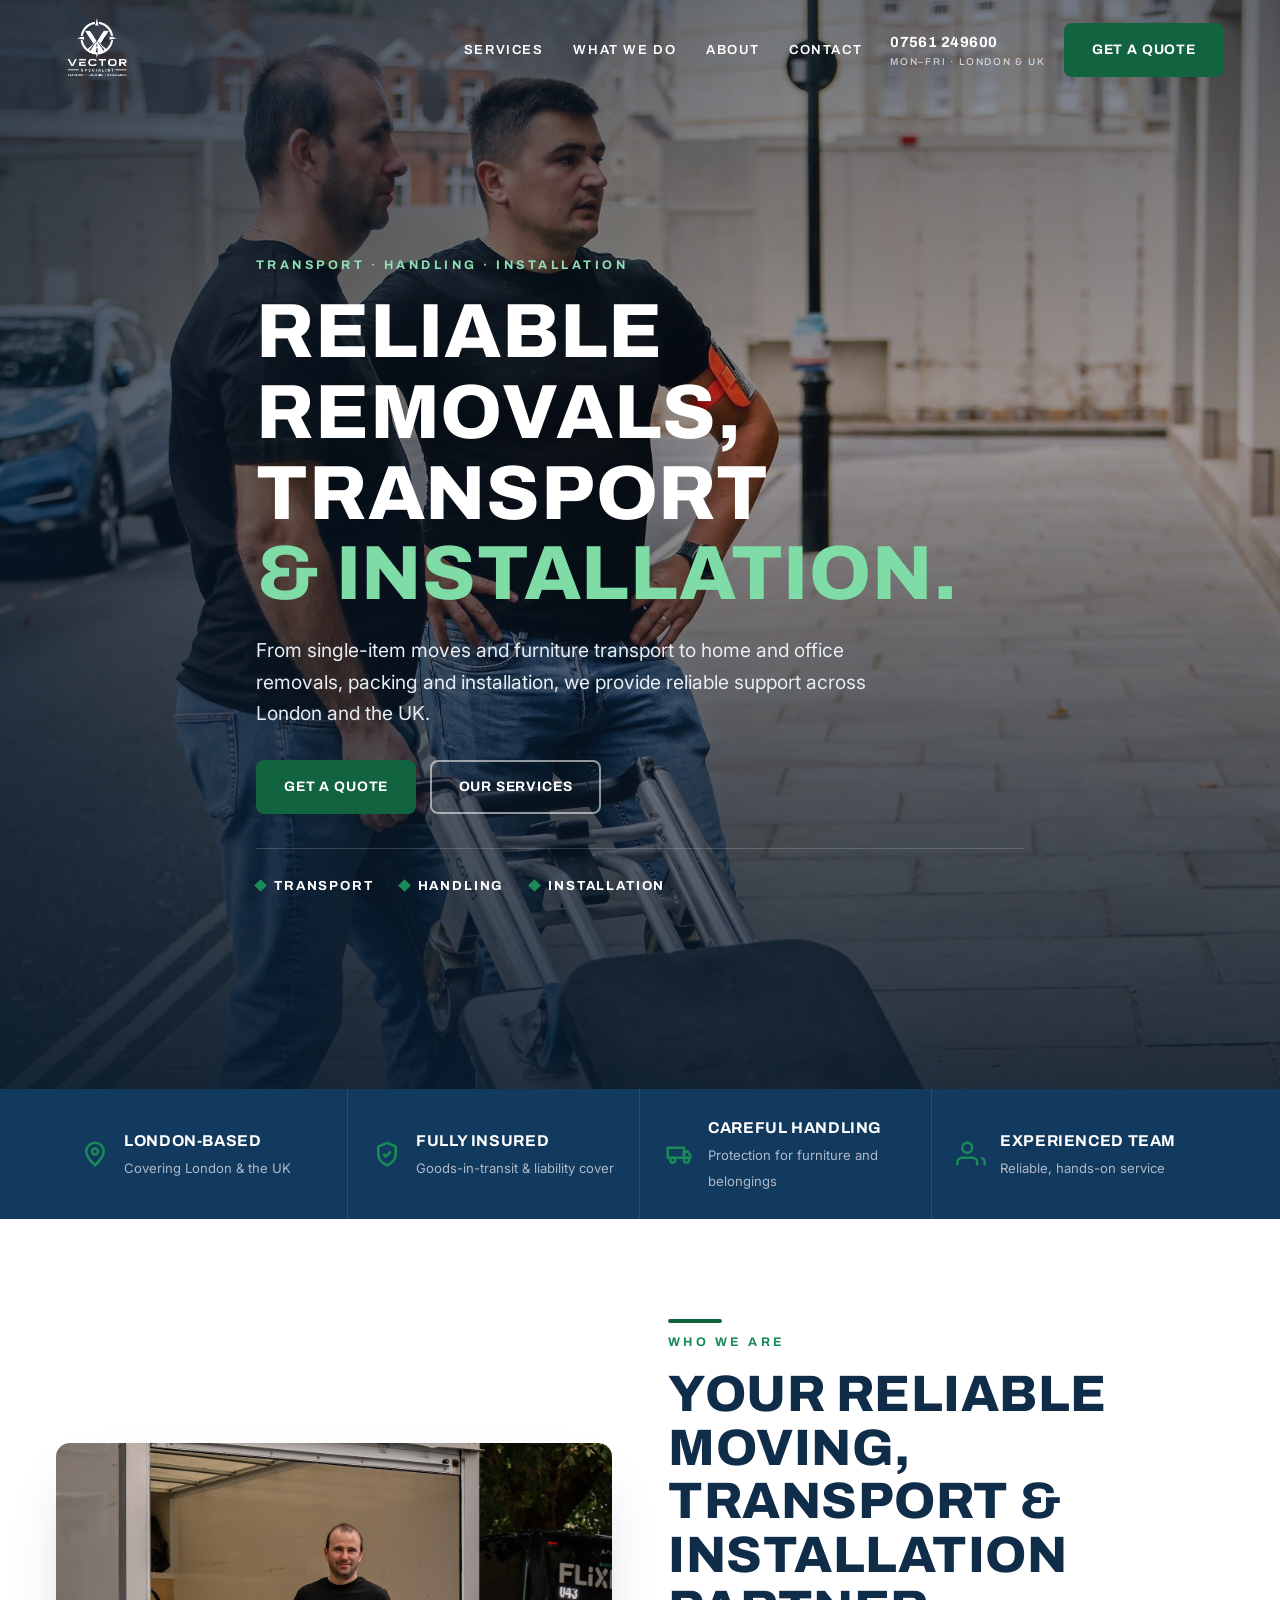
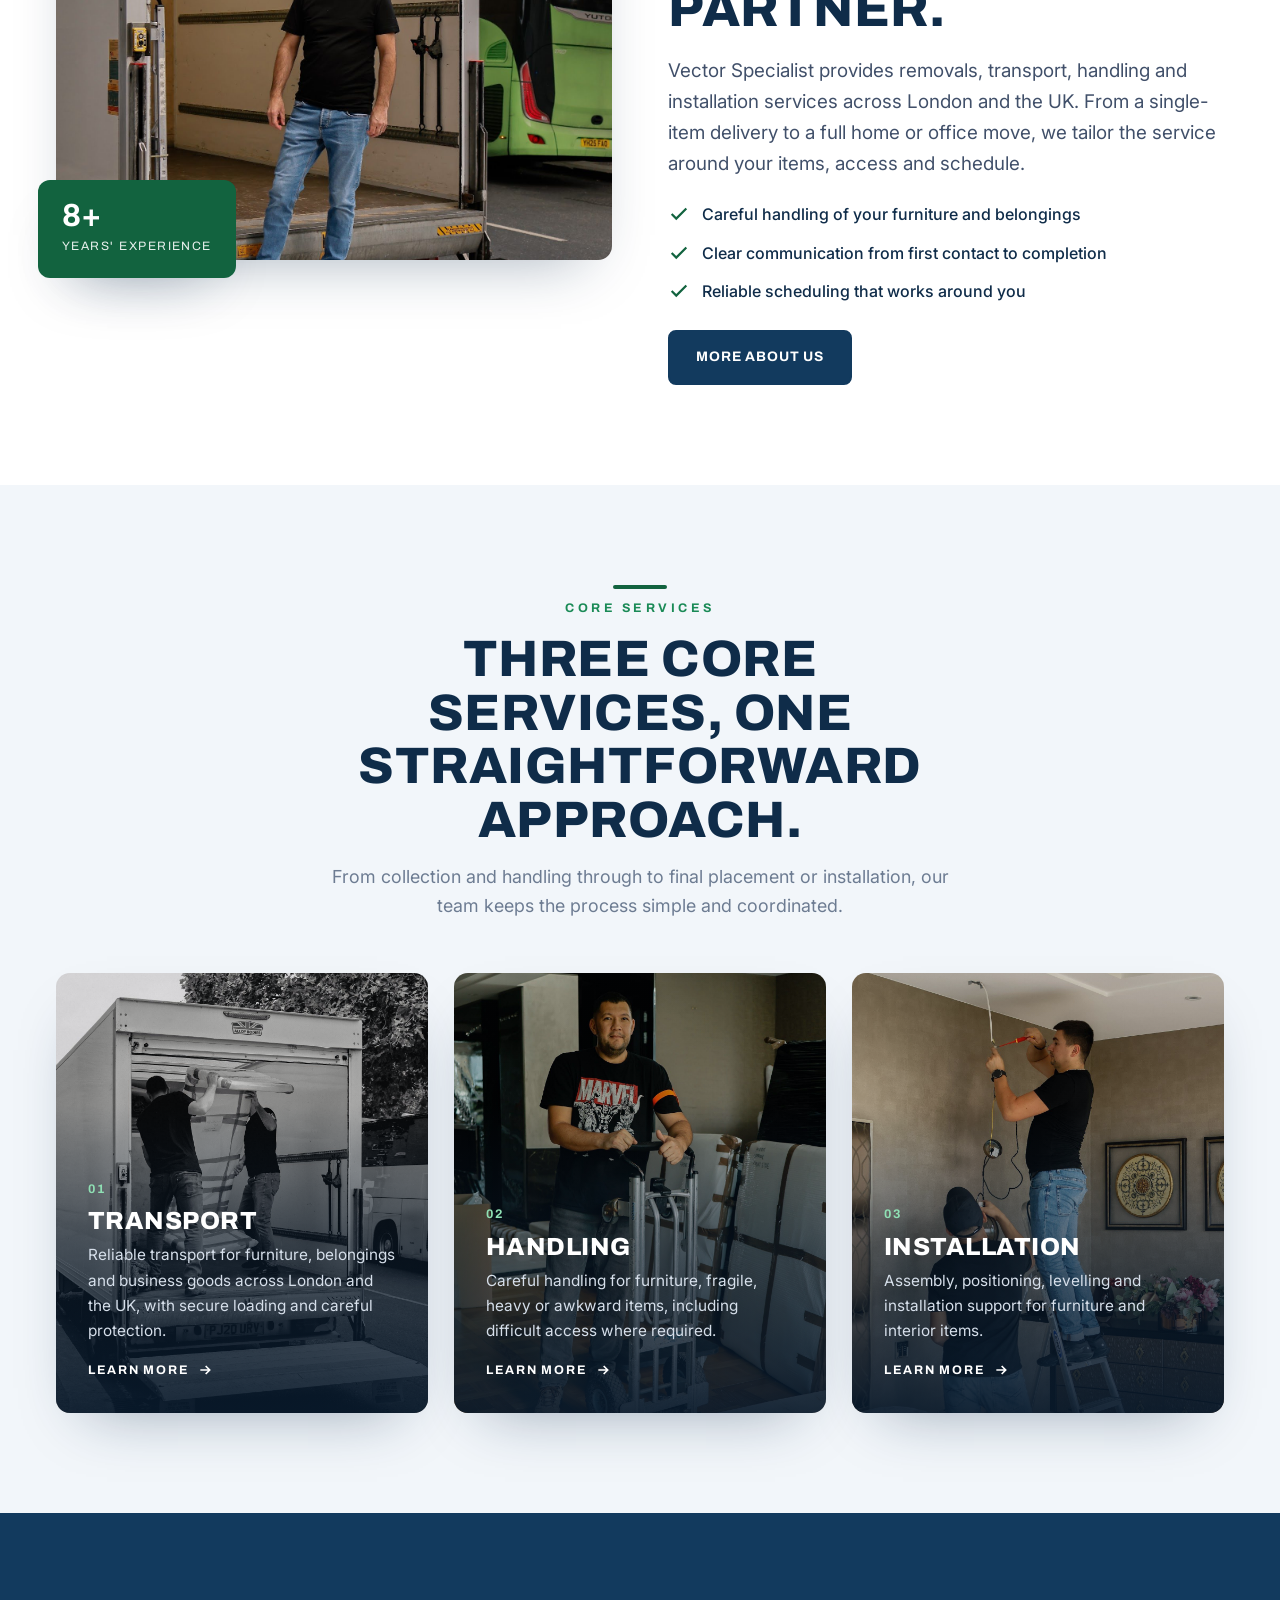
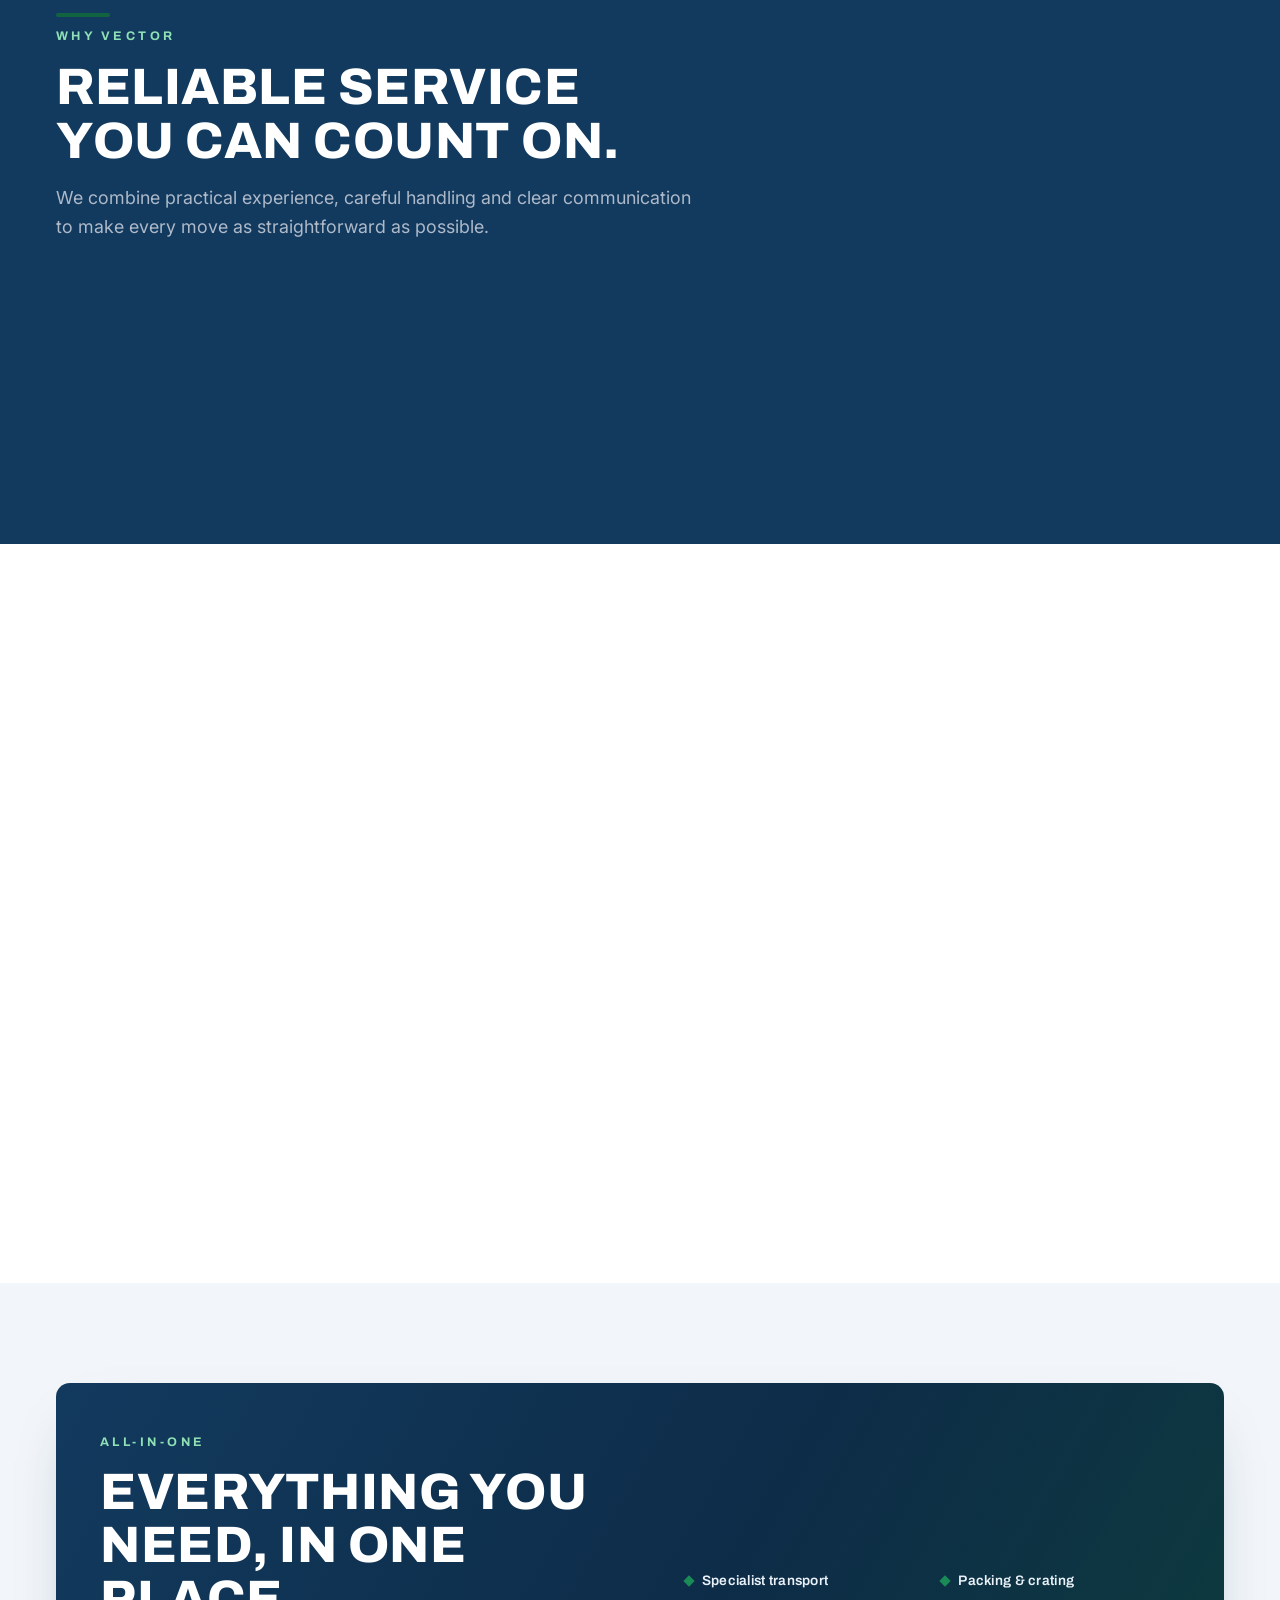
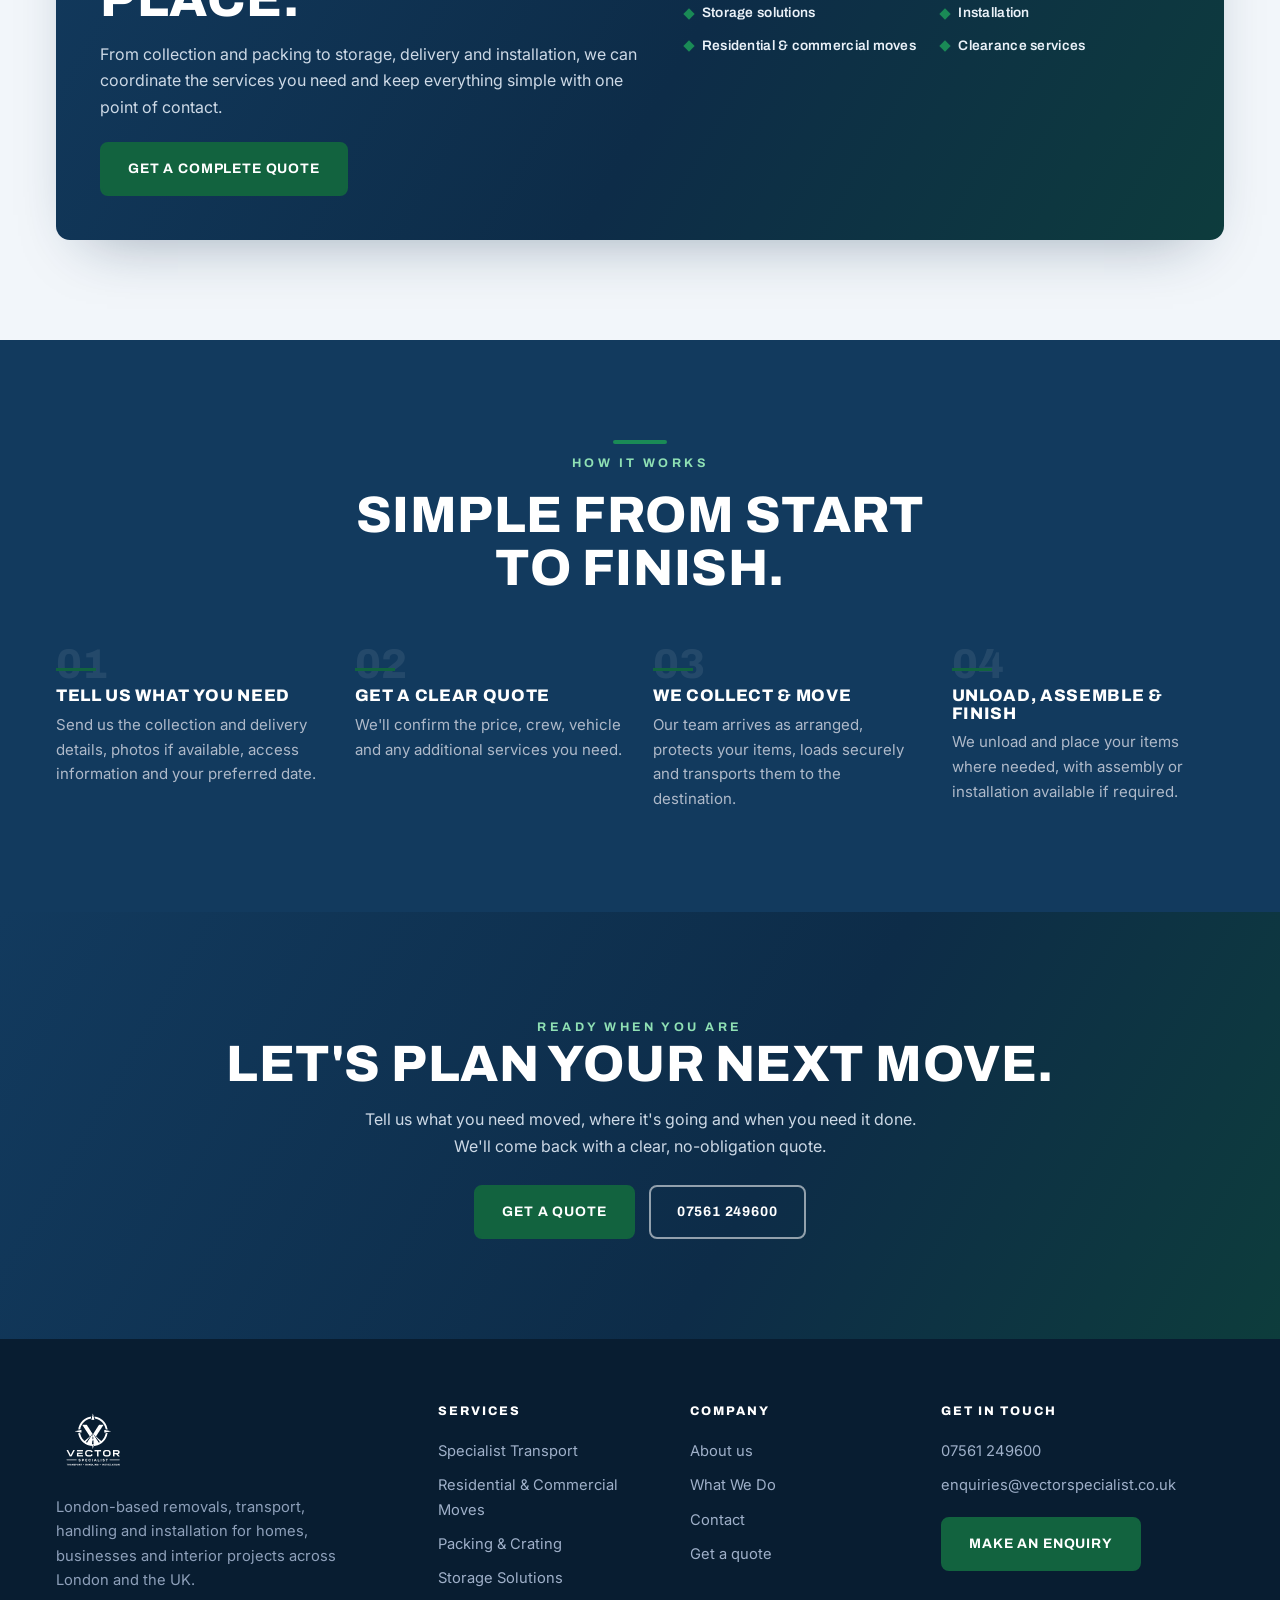
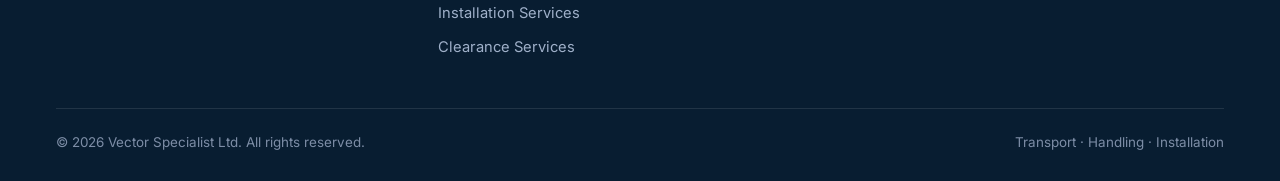
==== commit 2ae8b8d6: "Reposition copy: reliable removals/transport/installation Co-authored-by: Cursor <cursoragent@cursor" ====
--- a/index.html
+++ b/index.html
@@ -1,12 +1,12 @@
 <!doctype html><html lang="en"><head>
 <meta charset="utf-8"><meta name="viewport" content="width=device-width,initial-scale=1">
 <title>Vector Specialist | Specialist Removals, Handling & Installation — London & UK</title>
-<meta name="description" content="London-based specialist transport, handling, installation and storage for high-value and sensitive goods. Covering London and available nationwide across the UK — carefully planned, fully insured and delivered with precision.">
+<meta name="description" content="London-based removals, transport, handling and installation for homes, businesses and interior projects across London and the UK — careful handling, clear quotes and reliable service.">
 <link rel="canonical" href="https://vectorspecialist.co.uk/">
 <meta property="og:type" content="website">
 <meta property="og:site_name" content="Vector Specialist">
 <meta property="og:title" content="Vector Specialist | Specialist Removals, Handling & Installation — London & UK">
-<meta property="og:description" content="London-based specialist transport, handling and installation for high-value and sensitive goods — covering London and available nationwide across the UK.">
+<meta property="og:description" content="London-based removals, transport, handling and installation for homes, businesses and interior projects across London and the UK.">
 <meta property="og:url" content="https://vectorspecialist.co.uk/">
 <meta property="og:image" content="https://vectorspecialist.co.uk/assets/hero.jpg">
 <meta name="twitter:card" content="summary_large_image">
@@ -52,8 +52,8 @@
   <img class="hero-bg" src="assets/hero.jpg" alt="Vector Specialist team with a stair-climber on a London street" style="object-position:center 30%">
   <div class="wrap">
     <span class="eyebrow">Transport · Handling · Installation</span>
-    <h1 class="display-up">Specialist logistics,<br>delivered with <span class="g">precision.</span></h1>
-    <p>We move, handle and install high-value and sensitive equipment — carefully planned, fully insured, and delivered by a hands-on London team that treats every job like it matters. Based in London, working across the capital — and available nationwide across the UK when the job calls for it.</p>
+    <h1 class="display-up">Reliable removals, transport<br><span class="g">&amp; installation.</span></h1>
+    <p>From single-item moves and furniture transport to home and office removals, packing and installation, we provide reliable support across London and the UK.</p>
     <div class="cta-row">
       <a class="btn btn-accent" href="contact.html">Get a quote</a>
       <a class="btn btn-outline" href="services.html">Our services</a>
@@ -66,10 +66,10 @@
 
 <!-- STRIP -->
 <div class="strip"><div class="wrap">
-  <div class="item"><svg viewBox="0 0 24 24" fill="none" stroke="currentColor" stroke-width="2"><path d="M12 21s7-6.2 7-11a7 7 0 10-14 0c0 4.8 7 11 7 11z"/><circle cx="12" cy="10" r="2.4"/></svg><div><b>London-based</b><span>Covering the capital &amp; the UK</span></div></div>
+  <div class="item"><svg viewBox="0 0 24 24" fill="none" stroke="currentColor" stroke-width="2"><path d="M12 21s7-6.2 7-11a7 7 0 10-14 0c0 4.8 7 11 7 11z"/><circle cx="12" cy="10" r="2.4"/></svg><div><b>London-based</b><span>Covering London &amp; the UK</span></div></div>
   <div class="item"><svg viewBox="0 0 24 24" fill="none" stroke="currentColor" stroke-width="2"><path d="M12 3l7 3v6c0 5-3.5 7.5-7 9-3.5-1.5-7-4-7-9V6z"/><path d="M9 12l2 2 4-4"/></svg><div><b>Fully insured</b><span>Goods-in-transit &amp; liability cover</span></div></div>
-  <div class="item"><svg viewBox="0 0 24 24" fill="none" stroke="currentColor" stroke-width="2"><path d="M3 7h13v8H3z"/><path d="M16 10h3l2 3v2h-5z"/><circle cx="7" cy="17" r="2"/><circle cx="18" cy="17" r="2"/></svg><div><b>Specialist equipment</b><span>Tail-lifts, skates, crating &amp; more</span></div></div>
-  <div class="item"><svg viewBox="0 0 24 24" fill="none" stroke="currentColor" stroke-width="2"><path d="M17 21v-2a4 4 0 00-4-4H5a4 4 0 00-4 4v2"/><circle cx="9" cy="7" r="4"/><path d="M23 21v-2a4 4 0 00-3-3.87"/></svg><div><b>Trained team</b><span>Experienced, uniformed handlers</span></div></div>
+  <div class="item"><svg viewBox="0 0 24 24" fill="none" stroke="currentColor" stroke-width="2"><path d="M3 7h13v8H3z"/><path d="M16 10h3l2 3v2h-5z"/><circle cx="7" cy="17" r="2"/><circle cx="18" cy="17" r="2"/></svg><div><b>Careful handling</b><span>Protection for furniture and belongings</span></div></div>
+  <div class="item"><svg viewBox="0 0 24 24" fill="none" stroke="currentColor" stroke-width="2"><path d="M17 21v-2a4 4 0 00-4-4H5a4 4 0 00-4 4v2"/><circle cx="9" cy="7" r="4"/><path d="M23 21v-2a4 4 0 00-3-3.87"/></svg><div><b>Experienced team</b><span>Reliable, hands-on service</span></div></div>
 </div></div>
 
 <!-- INTRO SPLIT -->
@@ -81,12 +81,12 @@
   <div class="split-copy" data-reveal>
     <div class="rule"></div>
     <span class="eyebrow">Who we are</span>
-    <h2 class="display-up">Your specialist moving &amp; installation partner.</h2>
-    <p class="lead">Vector Specialist is a dedicated transport, handling and installation company. From a single sensitive item to a full site fit-out, we plan every move around your goods, your building and your timescales — so everything arrives safely and works first time.</p>
+    <h2 class="display-up">Your reliable moving, transport &amp; installation partner.</h2>
+    <p class="lead">Vector Specialist provides removals, transport, handling and installation services across London and the UK. From a single-item delivery to a full home or office move, we tailor the service around your items, access and schedule.</p>
     <ul class="ticks">
-      <li><svg viewBox="0 0 24 24" fill="none" stroke="currentColor" stroke-width="2.4"><path d="M20 6 9 17l-5-5"/></svg>One accountable team from collection to installation</li>
-      <li><svg viewBox="0 0 24 24" fill="none" stroke="currentColor" stroke-width="2.4"><path d="M20 6 9 17l-5-5"/></svg>Careful handling of fragile, heavy and high-value goods</li>
-      <li><svg viewBox="0 0 24 24" fill="none" stroke="currentColor" stroke-width="2.4"><path d="M20 6 9 17l-5-5"/></svg>Clear communication and realistic, reliable scheduling</li>
+      <li><svg viewBox="0 0 24 24" fill="none" stroke="currentColor" stroke-width="2.4"><path d="M20 6 9 17l-5-5"/></svg>Careful handling of your furniture and belongings</li>
+      <li><svg viewBox="0 0 24 24" fill="none" stroke="currentColor" stroke-width="2.4"><path d="M20 6 9 17l-5-5"/></svg>Clear communication from first contact to completion</li>
+      <li><svg viewBox="0 0 24 24" fill="none" stroke="currentColor" stroke-width="2.4"><path d="M20 6 9 17l-5-5"/></svg>Reliable scheduling that works around you</li>
     </ul>
     <a class="btn btn-navy" href="about.html">More about us</a>
   </div>
@@ -94,24 +94,24 @@
 
 <!-- SERVICES -->
 <section style="background:var(--bg2)"><div class="wrap">
-  <div class="sec-head center" data-reveal><div class="rule"></div><span class="eyebrow">Core services</span><h2 class="display-up">Three specialisms, one seamless service.</h2>
-  <p>Handled in-house from first survey to final sign-off — so nothing gets passed between contractors and nothing gets missed.</p></div>
+  <div class="sec-head center" data-reveal><div class="rule"></div><span class="eyebrow">Core services</span><h2 class="display-up">Three core services, one straightforward approach.</h2>
+  <p>From collection and handling through to final placement or installation, our team keeps the process simple and coordinated.</p></div>
   <div class="svc-grid">
-    <a class="svc-card" href="services.html#transport" data-reveal><img src="assets/transport.jpg" alt="Specialist transport"><div class="c"><span class="n">01</span><h3>Transport</h3><p>Dedicated, tracked vehicles with tail-lifts and secure loading for high-value and time-critical goods, across London and the UK.</p><span class="go">Learn more <svg viewBox="0 0 24 24" fill="none" stroke="currentColor" stroke-width="2.5"><path d="M5 12h14M13 6l6 6-6 6"/></svg></span></div></a>
-    <a class="svc-card" href="services.html#handling" data-reveal><img src="assets/handling.jpg" alt="Specialist handling"><div class="c"><span class="n">02</span><h3>Handling</h3><p>Skilled manual handling, machine skates, crating and protection for fragile, heavy and awkward items in tight spaces.</p><span class="go">Learn more <svg viewBox="0 0 24 24" fill="none" stroke="currentColor" stroke-width="2.5"><path d="M5 12h14M13 6l6 6-6 6"/></svg></span></div></a>
-    <a class="svc-card" href="services.html#installation" data-reveal><img src="assets/installation.jpg" alt="Specialist installation"><div class="c"><span class="n">03</span><h3>Installation</h3><p>Positioning, assembly, fixing and commissioning — your equipment set up, tested and ready to use before we leave.</p><span class="go">Learn more <svg viewBox="0 0 24 24" fill="none" stroke="currentColor" stroke-width="2.5"><path d="M5 12h14M13 6l6 6-6 6"/></svg></span></div></a>
+    <a class="svc-card" href="services.html#transport" data-reveal><img src="assets/transport.jpg" alt="Specialist transport"><div class="c"><span class="n">01</span><h3>Transport</h3><p>Reliable transport for furniture, belongings and business goods across London and the UK, with secure loading and careful protection.</p><span class="go">Learn more <svg viewBox="0 0 24 24" fill="none" stroke="currentColor" stroke-width="2.5"><path d="M5 12h14M13 6l6 6-6 6"/></svg></span></div></a>
+    <a class="svc-card" href="services.html#handling" data-reveal><img src="assets/handling.jpg" alt="Specialist handling"><div class="c"><span class="n">02</span><h3>Handling</h3><p>Careful handling for furniture, fragile, heavy or awkward items, including difficult access where required.</p><span class="go">Learn more <svg viewBox="0 0 24 24" fill="none" stroke="currentColor" stroke-width="2.5"><path d="M5 12h14M13 6l6 6-6 6"/></svg></span></div></a>
+    <a class="svc-card" href="services.html#installation" data-reveal><img src="assets/installation.jpg" alt="Specialist installation"><div class="c"><span class="n">03</span><h3>Installation</h3><p>Assembly, positioning, levelling and installation support for furniture and interior items.</p><span class="go">Learn more <svg viewBox="0 0 24 24" fill="none" stroke="currentColor" stroke-width="2.5"><path d="M5 12h14M13 6l6 6-6 6"/></svg></span></div></a>
   </div>
 </div></section>
 
 <!-- STATS -->
 <section class="dark"><div class="wrap">
-  <div class="sec-head" data-reveal><div class="rule"></div><span class="eyebrow">Why Vector</span><h2 class="display-up">Precision you can plan around.</h2>
-  <p>We combine the right people, the right kit and careful planning to take the risk out of moving and installing the things that matter most.</p></div>
+  <div class="sec-head" data-reveal><div class="rule"></div><span class="eyebrow">Why Vector</span><h2 class="display-up">Reliable service you can count on.</h2>
+  <p>We combine practical experience, careful handling and clear communication to make every move as straightforward as possible.</p></div>
   <div class="stats">
-    <div class="stat" data-reveal><b>8+</b><span>Years moving specialist goods</span></div>
-    <div class="stat" data-reveal><b>London</b><span>Based here, covering the UK</span></div>
-    <div class="stat" data-reveal><b>100%</b><span>Insured, planned deliveries</span></div>
-    <div class="stat" data-reveal><b>7 days</b><span>Flexible scheduling to suit you</span></div>
+    <div class="stat" data-reveal><b>8+</b><span>Years' experience</span></div>
+    <div class="stat" data-reveal><b>London</b><span>Based in London, covering the UK</span></div>
+    <div class="stat" data-reveal><b>Insured</b><span>Goods-in-transit &amp; liability cover</span></div>
+    <div class="stat" data-reveal><b>Flexible</b><span>Scheduling to suit your move</span></div>
   </div>
 </div></section>
 
@@ -136,9 +136,9 @@
   <div class="turnkey" data-reveal>
     <div>
       <span class="eyebrow">All-in-one</span>
-      <h2 class="display-up">One team for the whole project.</h2>
-      <p>Prefer to hand the lot over? Our turnkey option covers the entire job under one roof — transport, packing, storage, installation and clearance — planned and delivered end to end by one team, with a single point of contact and one clear quote.</p>
-      <a class="btn btn-accent tk-cta" href="contact.html">Plan a full project</a>
+      <h2 class="display-up">Everything you need, in one place.</h2>
+      <p>From collection and packing to storage, delivery and installation, we can coordinate the services you need and keep everything simple with one point of contact.</p>
+      <a class="btn btn-accent tk-cta" href="contact.html">Get a complete quote</a>
     </div>
     <ul class="inc">
       <li>Specialist transport</li>
@@ -153,12 +153,12 @@
 
 <!-- PROCESS -->
 <section class="dark"><div class="wrap">
-  <div class="sec-head center" data-reveal><div class="rule" style="background:var(--green-l)"></div><span class="eyebrow">How it works</span><h2 class="display-up">A planned move, every time.</h2></div>
+  <div class="sec-head center" data-reveal><div class="rule" style="background:var(--green-l)"></div><span class="eyebrow">How it works</span><h2 class="display-up">Simple from start to finish.</h2></div>
   <div class="steps">
-    <div class="step" data-reveal><div class="in"><h4>Survey &amp; quote</h4><p>We assess the goods, access and sites, then give you a clear, fixed quote and plan.</p></div></div>
-    <div class="step" data-reveal><div class="in"><h4>Plan &amp; schedule</h4><p>Routes, equipment, crew and timings arranged around your operation and deadlines.</p></div></div>
-    <div class="step" data-reveal><div class="in"><h4>Transport &amp; handle</h4><p>Careful loading, secure transport and expert handling into position — protected at every step.</p></div></div>
-    <div class="step" data-reveal><div class="in"><h4>Install &amp; sign-off</h4><p>Assembled, positioned and tested, with a tidy site and a final walk-round before we leave.</p></div></div>
+    <div class="step" data-reveal><div class="in"><h4>Tell us what you need</h4><p>Send us the collection and delivery details, photos if available, access information and your preferred date.</p></div></div>
+    <div class="step" data-reveal><div class="in"><h4>Get a clear quote</h4><p>We'll confirm the price, crew, vehicle and any additional services you need.</p></div></div>
+    <div class="step" data-reveal><div class="in"><h4>We collect &amp; move</h4><p>Our team arrives as arranged, protects your items, loads securely and transports them to the destination.</p></div></div>
+    <div class="step" data-reveal><div class="in"><h4>Unload, assemble &amp; finish</h4><p>We unload and place your items where needed, with assembly or installation available if required.</p></div></div>
   </div>
 </div></section>
 
@@ -166,7 +166,7 @@
 <section class="cta"><div class="wrap" data-reveal>
   <span class="eyebrow" style="color:#8fe0b4">Ready when you are</span>
   <h2 class="display-up">Let's plan your next move.</h2>
-  <p>Tell us what you need moved, handled or installed and we'll come back with a clear, no-obligation quote.</p>
+  <p>Tell us what you need moved, where it's going and when you need it done. We'll come back with a clear, no-obligation quote.</p>
   <div class="cta-row">
     <a class="btn btn-accent" href="contact.html">Get a quote</a>
     <a class="btn btn-outline" href="tel:07561249600">07561 249600</a>
@@ -175,8 +175,8 @@
 
 <footer class="site"><div class="wrap">
   <div class="cols">
-    <div class="fbrand"><img src="assets/logo-stack-white.png" alt="Vector Specialist"><p>London-based specialist transport, handling and installation for high-value and sensitive goods — across the capital and the UK.</p></div>
-    <div><h4>Services</h4><a href="services.html#transport">Transport</a><a href="services.html#handling">Handling</a><a href="services.html#installation">Installation</a><a href="services.html#packing">Packing materials</a><a href="services.html#storage">Storage &amp; logistics</a></div>
+    <div class="fbrand"><img src="assets/logo-stack-white.png" alt="Vector Specialist"><p>London-based removals, transport, handling and installation for homes, businesses and interior projects across London and the UK.</p></div>
+    <div><h4>Services</h4><a href="services.html#transport">Specialist Transport</a><a href="index.html#sectors">Residential &amp; Commercial Moves</a><a href="services.html#packing">Packing &amp; Crating</a><a href="services.html#storage">Storage Solutions</a><a href="services.html#installation">Installation Services</a><a href="index.html#sectors">Clearance Services</a></div>
     <div><h4>Company</h4><a href="about.html">About us</a><a href="index.html#sectors">What We Do</a><a href="contact.html">Contact</a><a href="contact.html">Get a quote</a></div>
     <div><h4>Get in touch</h4><a href="tel:07561249600">07561 249600</a><a href="mailto:enquiries@vectorspecialist.co.uk">enquiries@vectorspecialist.co.uk</a><a href="contact.html" class="btn btn-accent" style="margin-top:14px">Make an enquiry</a></div>
   </div>
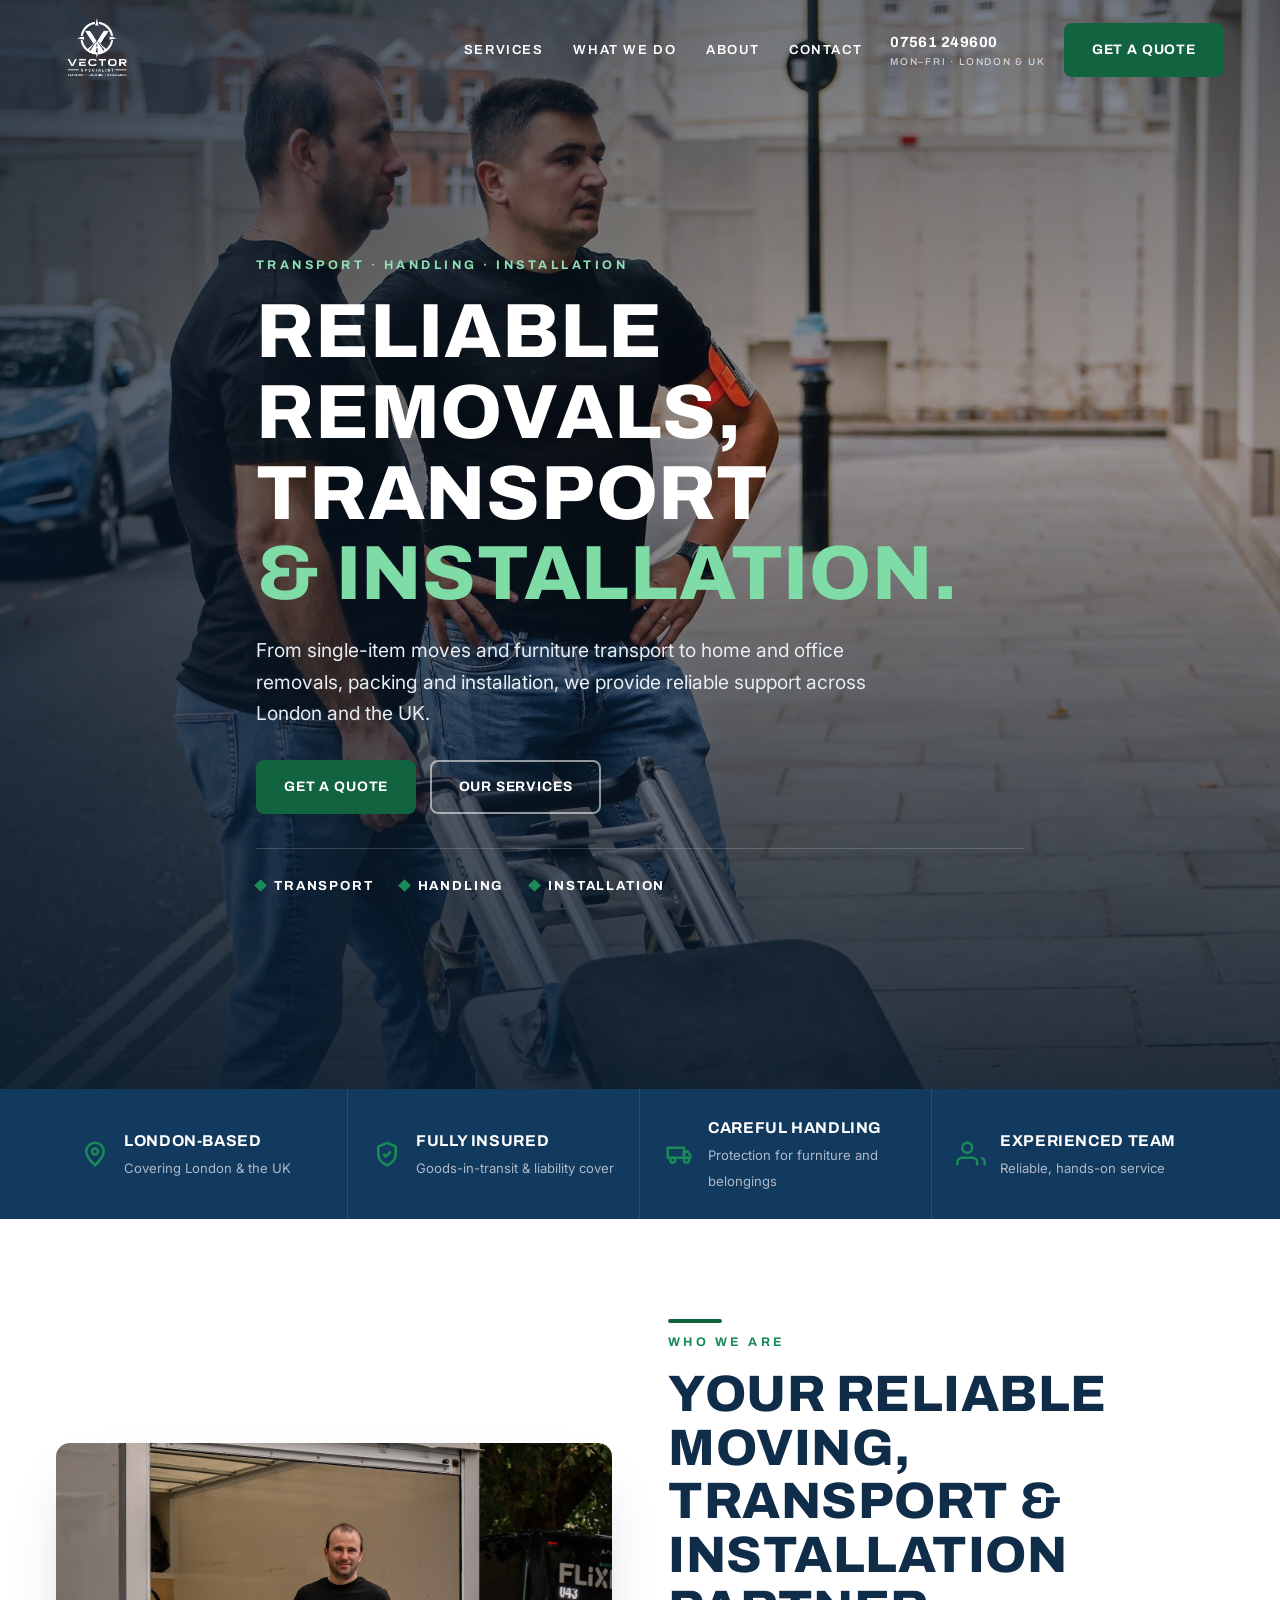
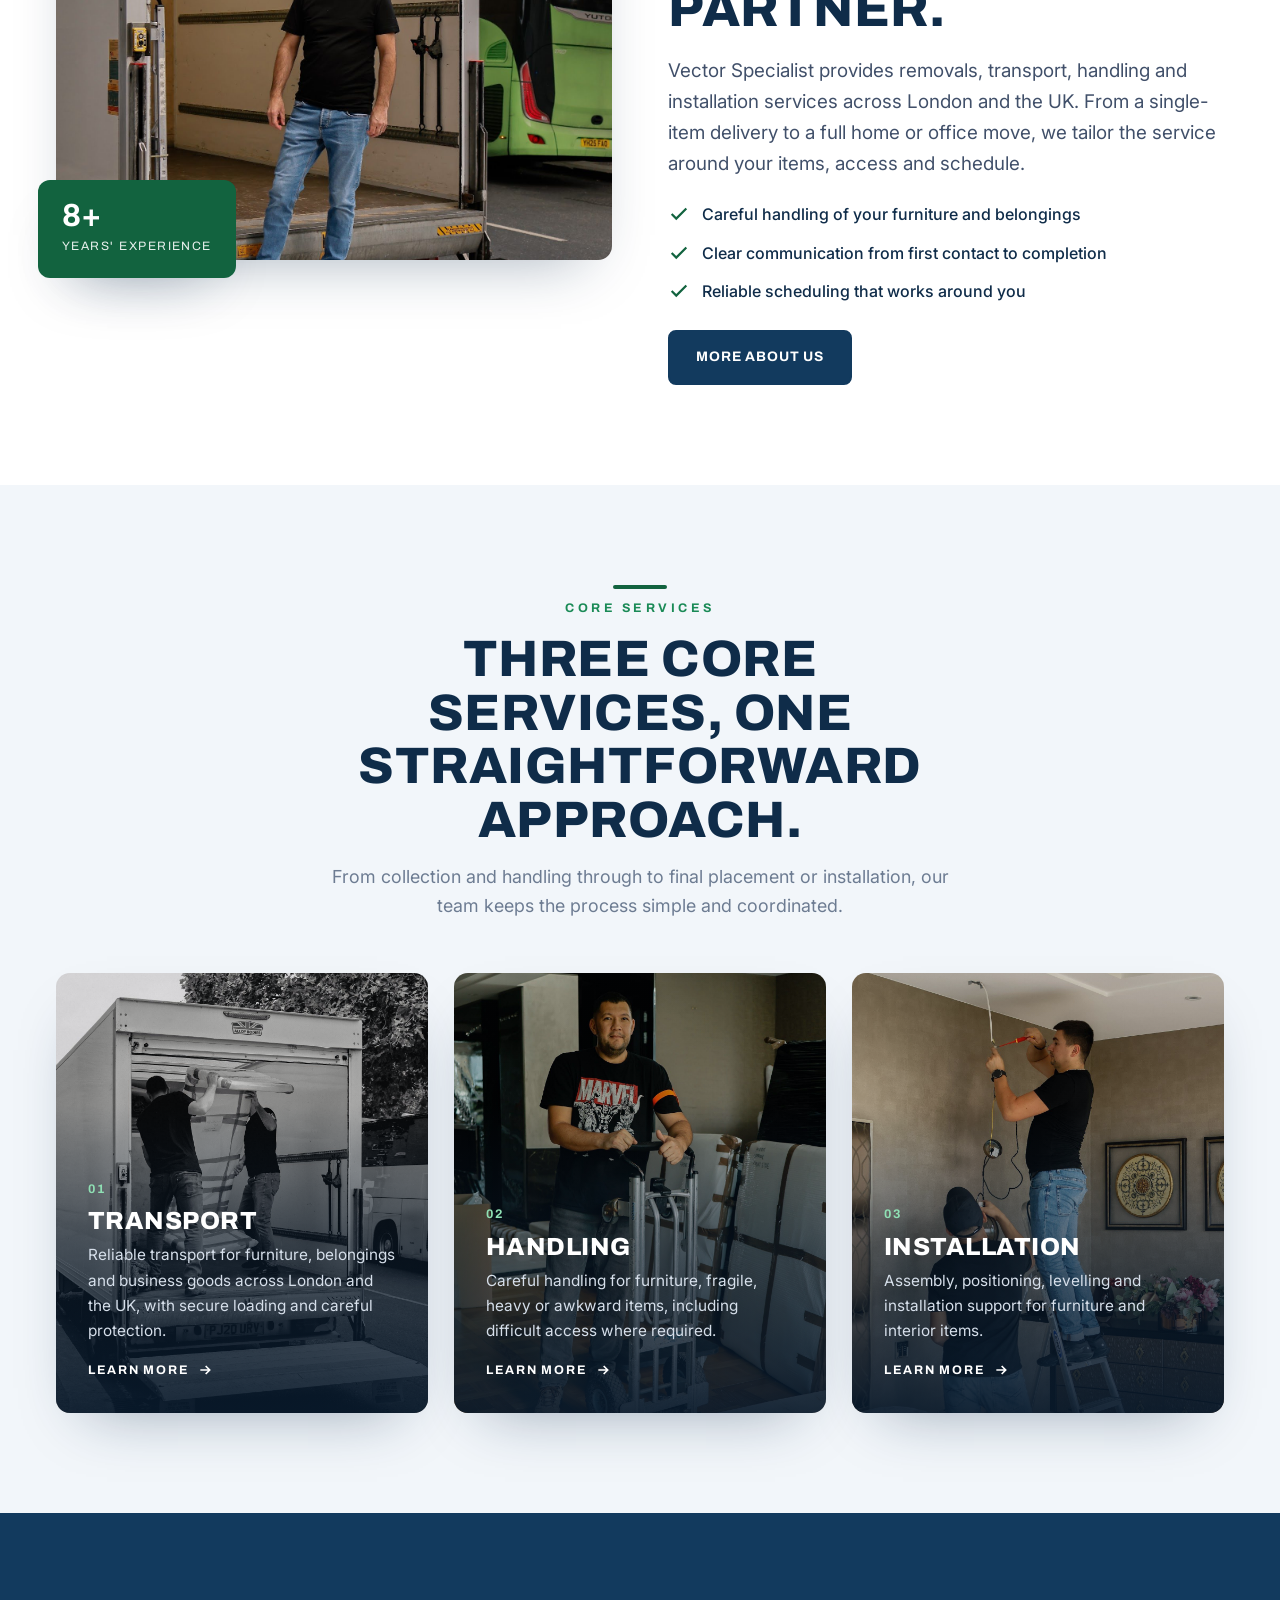
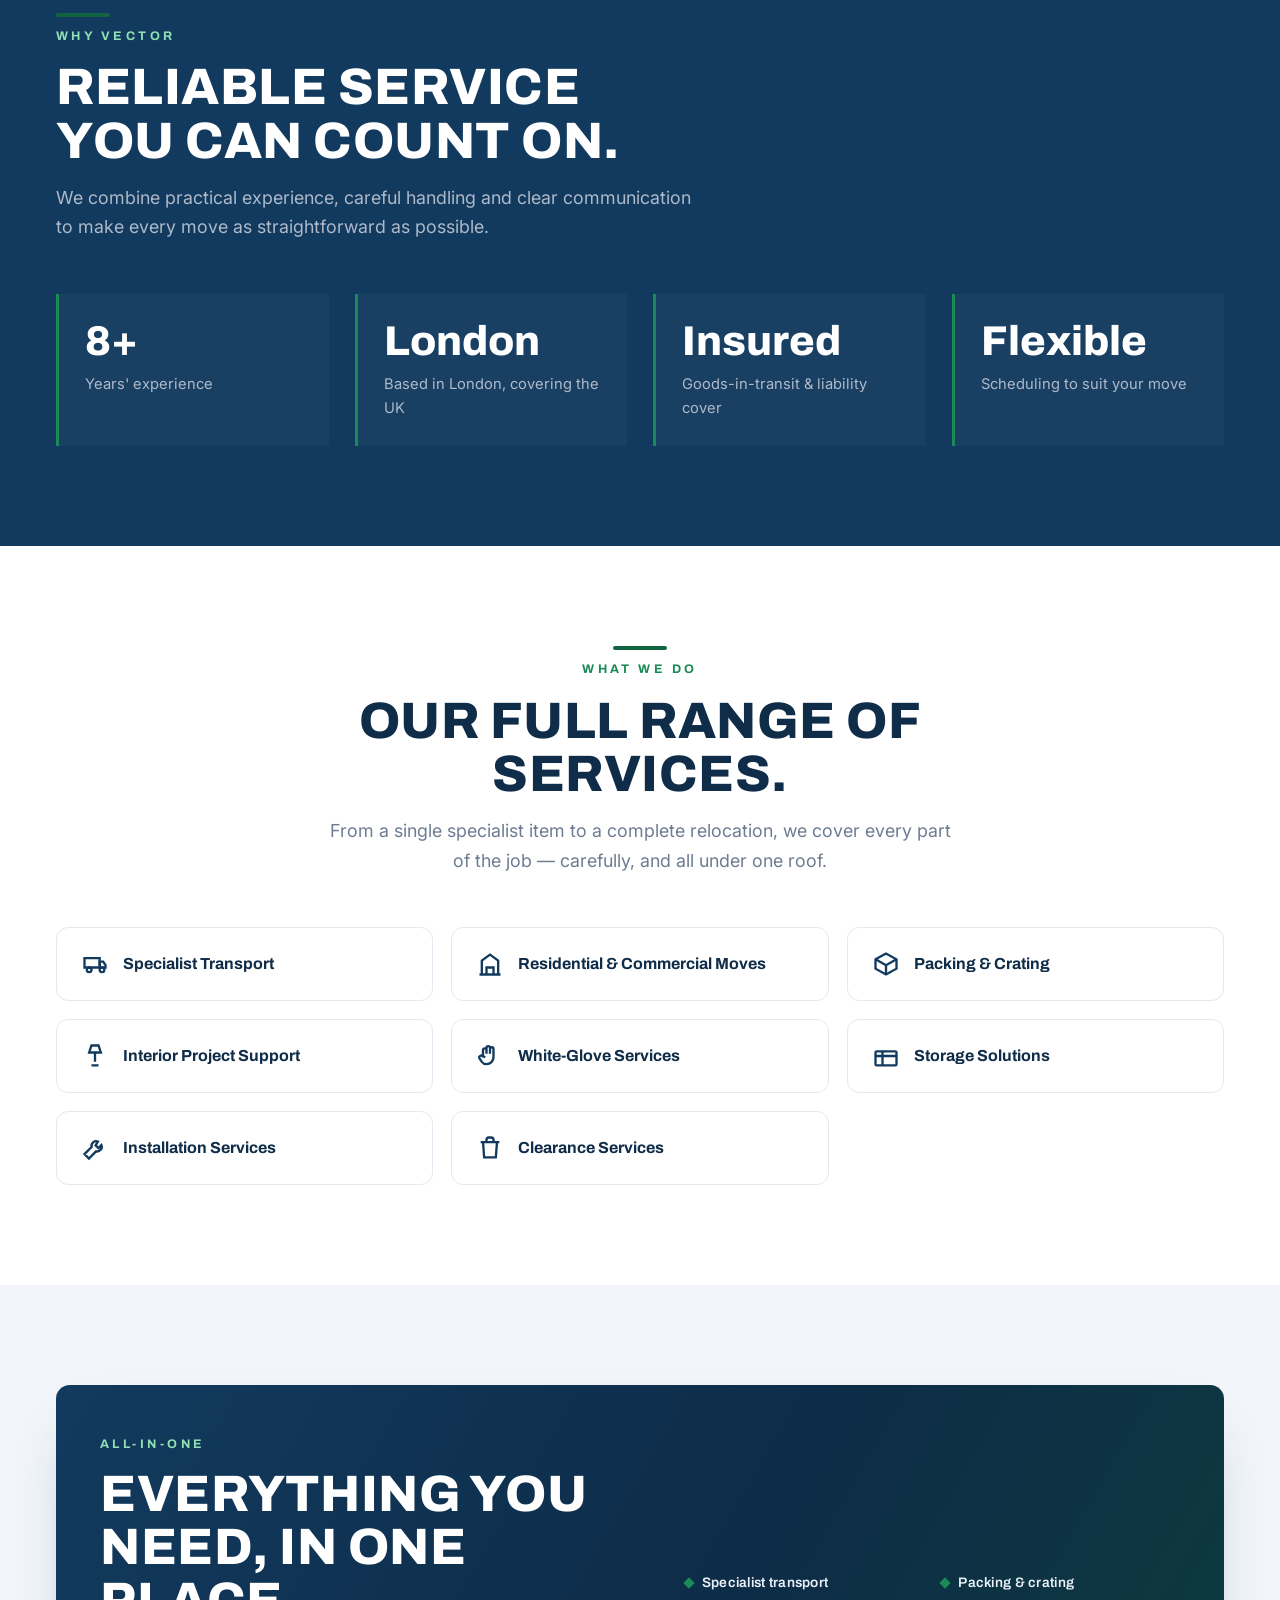
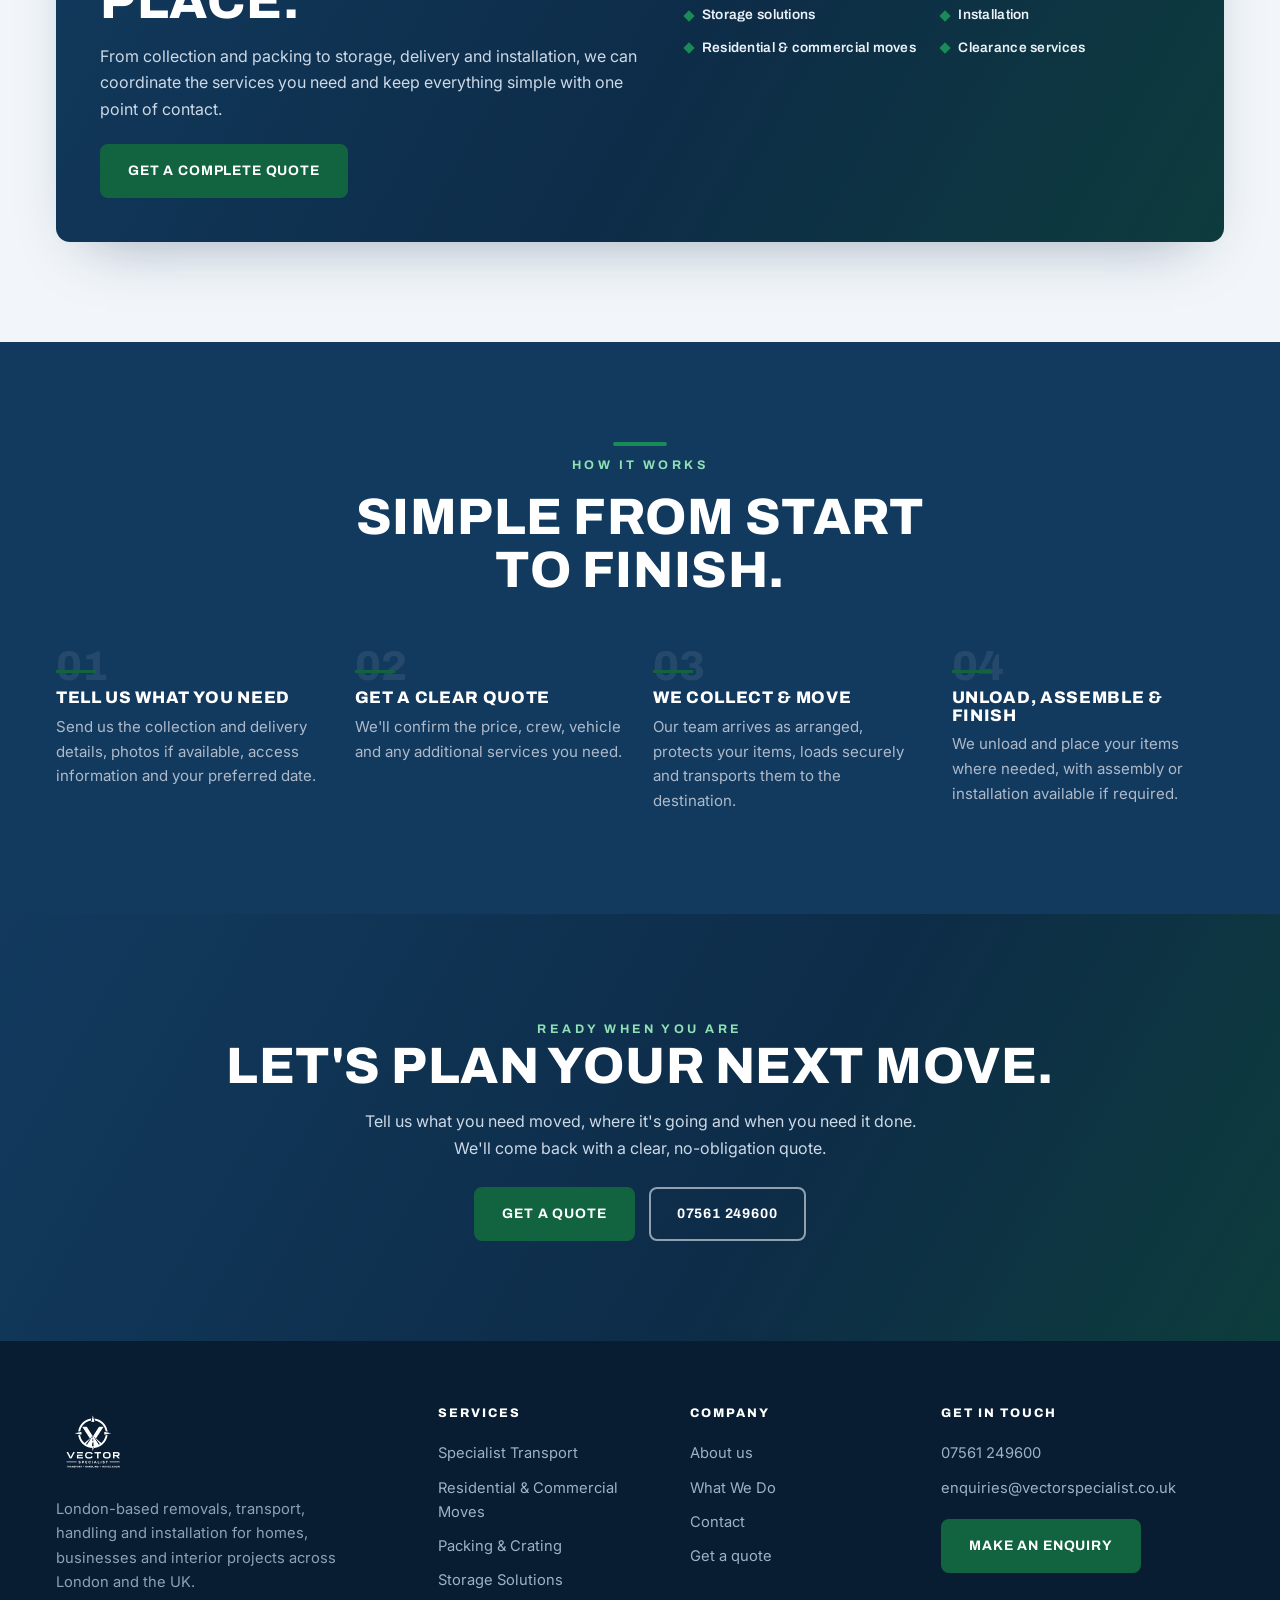
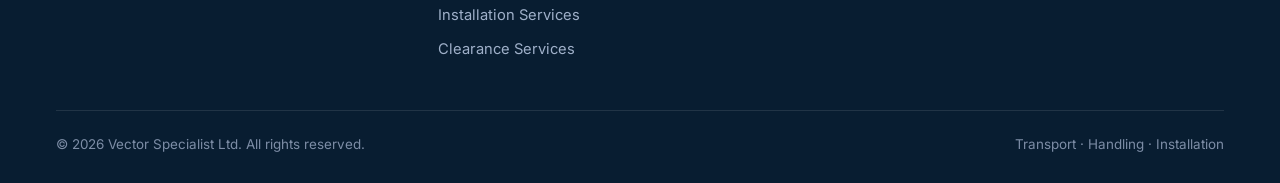
==== commit fca4682b: "New positioning copy + mobile stats overflow fix Co-authored-by: Cursor <cursoragent@cursor.com>" ====
--- a/index.html
+++ b/index.html
@@ -12,7 +12,7 @@
 <meta name="twitter:card" content="summary_large_image">
 <meta name="theme-color" content="#123a5e">
 <script type="application/ld+json">
-{"@context":"https://schema.org","@type":"MovingCompany","name":"Vector Specialist Ltd","url":"https://vectorspecialist.co.uk/","image":"https://vectorspecialist.co.uk/assets/hero.jpg","telephone":"+447561249600","email":"enquiries@vectorspecialist.co.uk","description":"London-based specialist transport, handling, installation and storage for high-value and sensitive goods — covering London and available nationwide across the UK.","address":{"@type":"PostalAddress","addressLocality":"London","addressRegion":"Greater London","addressCountry":"GB"},"areaServed":[{"@type":"City","name":"London"},{"@type":"Country","name":"United Kingdom"}],"openingHoursSpecification":[{"@type":"OpeningHoursSpecification","dayOfWeek":["Monday","Tuesday","Wednesday","Thursday","Friday"],"opens":"08:00","closes":"18:00"}],"priceRange":"££"}
+{"@context":"https://schema.org","@type":"MovingCompany","name":"Vector Specialist Ltd","url":"https://vectorspecialist.co.uk/","image":"https://vectorspecialist.co.uk/assets/hero.jpg","telephone":"+447561249600","email":"enquiries@vectorspecialist.co.uk","description":"London-based removals, transport, handling and installation — reliable, careful moves covering London and available nationwide across the UK.","address":{"@type":"PostalAddress","addressLocality":"London","addressRegion":"Greater London","addressCountry":"GB"},"areaServed":[{"@type":"City","name":"London"},{"@type":"Country","name":"United Kingdom"}],"openingHoursSpecification":[{"@type":"OpeningHoursSpecification","dayOfWeek":["Monday","Tuesday","Wednesday","Thursday","Friday"],"opens":"08:00","closes":"18:00"}],"priceRange":"££"}
 </script>
 <link rel="icon" href="assets/favicon.svg">
 <link rel="preconnect" href="https://fonts.googleapis.com"><link rel="preconnect" href="https://fonts.gstatic.com" crossorigin>
@@ -75,7 +75,7 @@
 <!-- INTRO SPLIT -->
 <section><div class="wrap"><div class="split">
   <div class="split-media" data-reveal>
-    <img src="assets/about.jpg" alt="Vector Specialist logistics operation">
+    <img src="assets/about.jpg" alt="Vector Specialist removals and transport team at work">
     <div class="badge"><b>8+</b><span>Years' experience</span></div>
   </div>
   <div class="split-copy" data-reveal>
--- a/css/site.css
+++ b/css/site.css
@@ -139,8 +139,10 @@
 .dark h2{color:#fff}.dark .sec-head p{color:#aeb9c9}.dark .eyebrow{color:#8fe0b4}
 .stats{display:grid;grid-template-columns:repeat(4,1fr);gap:26px;margin-top:10px}
 @media(max-width:760px){.stats{grid-template-columns:1fr 1fr}}
-.stat{padding:26px;border-left:3px solid var(--green-l);background:rgba(255,255,255,.03)}
-.stat b{font-family:var(--f-d);font-weight:800;font-size:2.6rem;color:#fff;line-height:1;display:block}
+@media(max-width:560px){.stats{grid-template-columns:1fr;gap:16px}}
+.stat{padding:26px;border-left:3px solid var(--green-l);background:rgba(255,255,255,.03);min-width:0}
+.stat b{font-family:var(--f-d);font-weight:800;font-size:2.6rem;color:#fff;line-height:1.05;display:block;overflow-wrap:break-word;word-break:break-word}
+@media(max-width:560px){.stat{padding:20px}.stat b{font-size:2rem}}
 .stat span{color:#aeb9c9;font-size:.92rem;margin-top:8px;display:block}
 
 /* ============ SECTORS ============ */
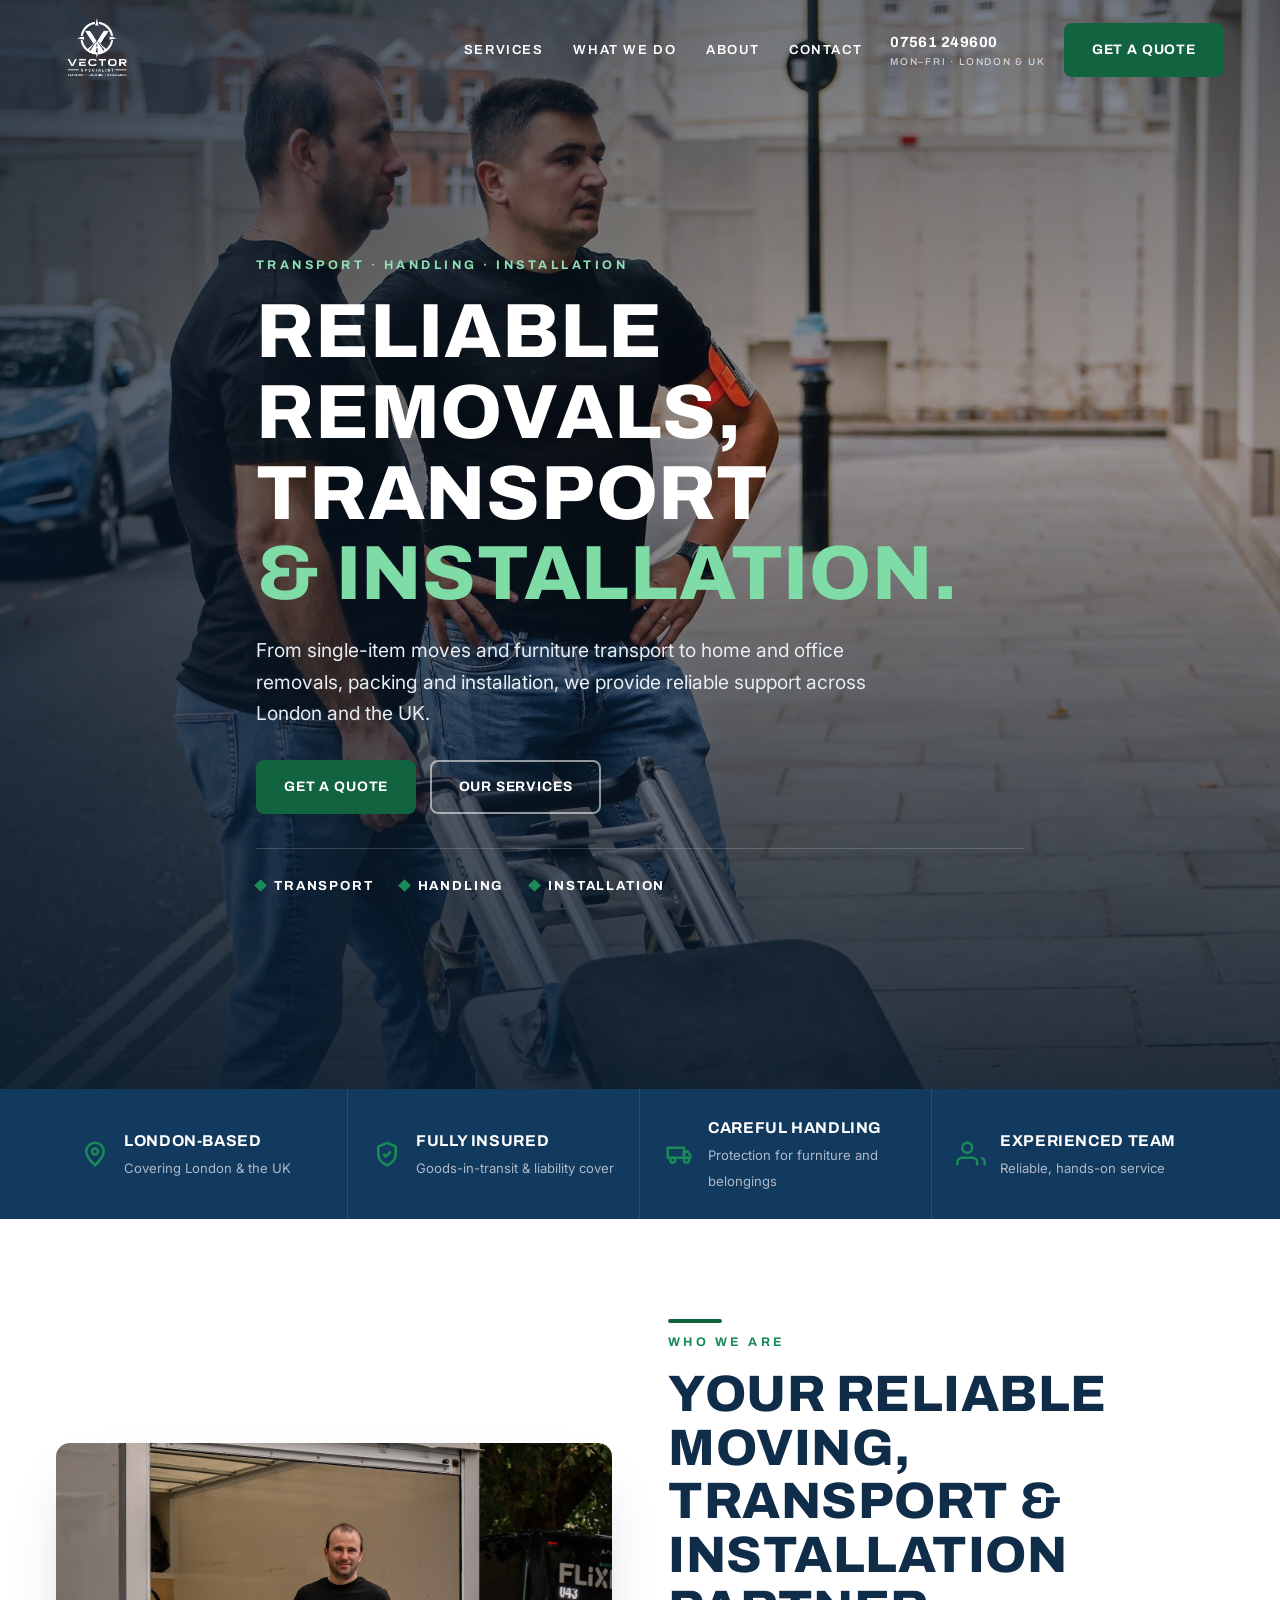
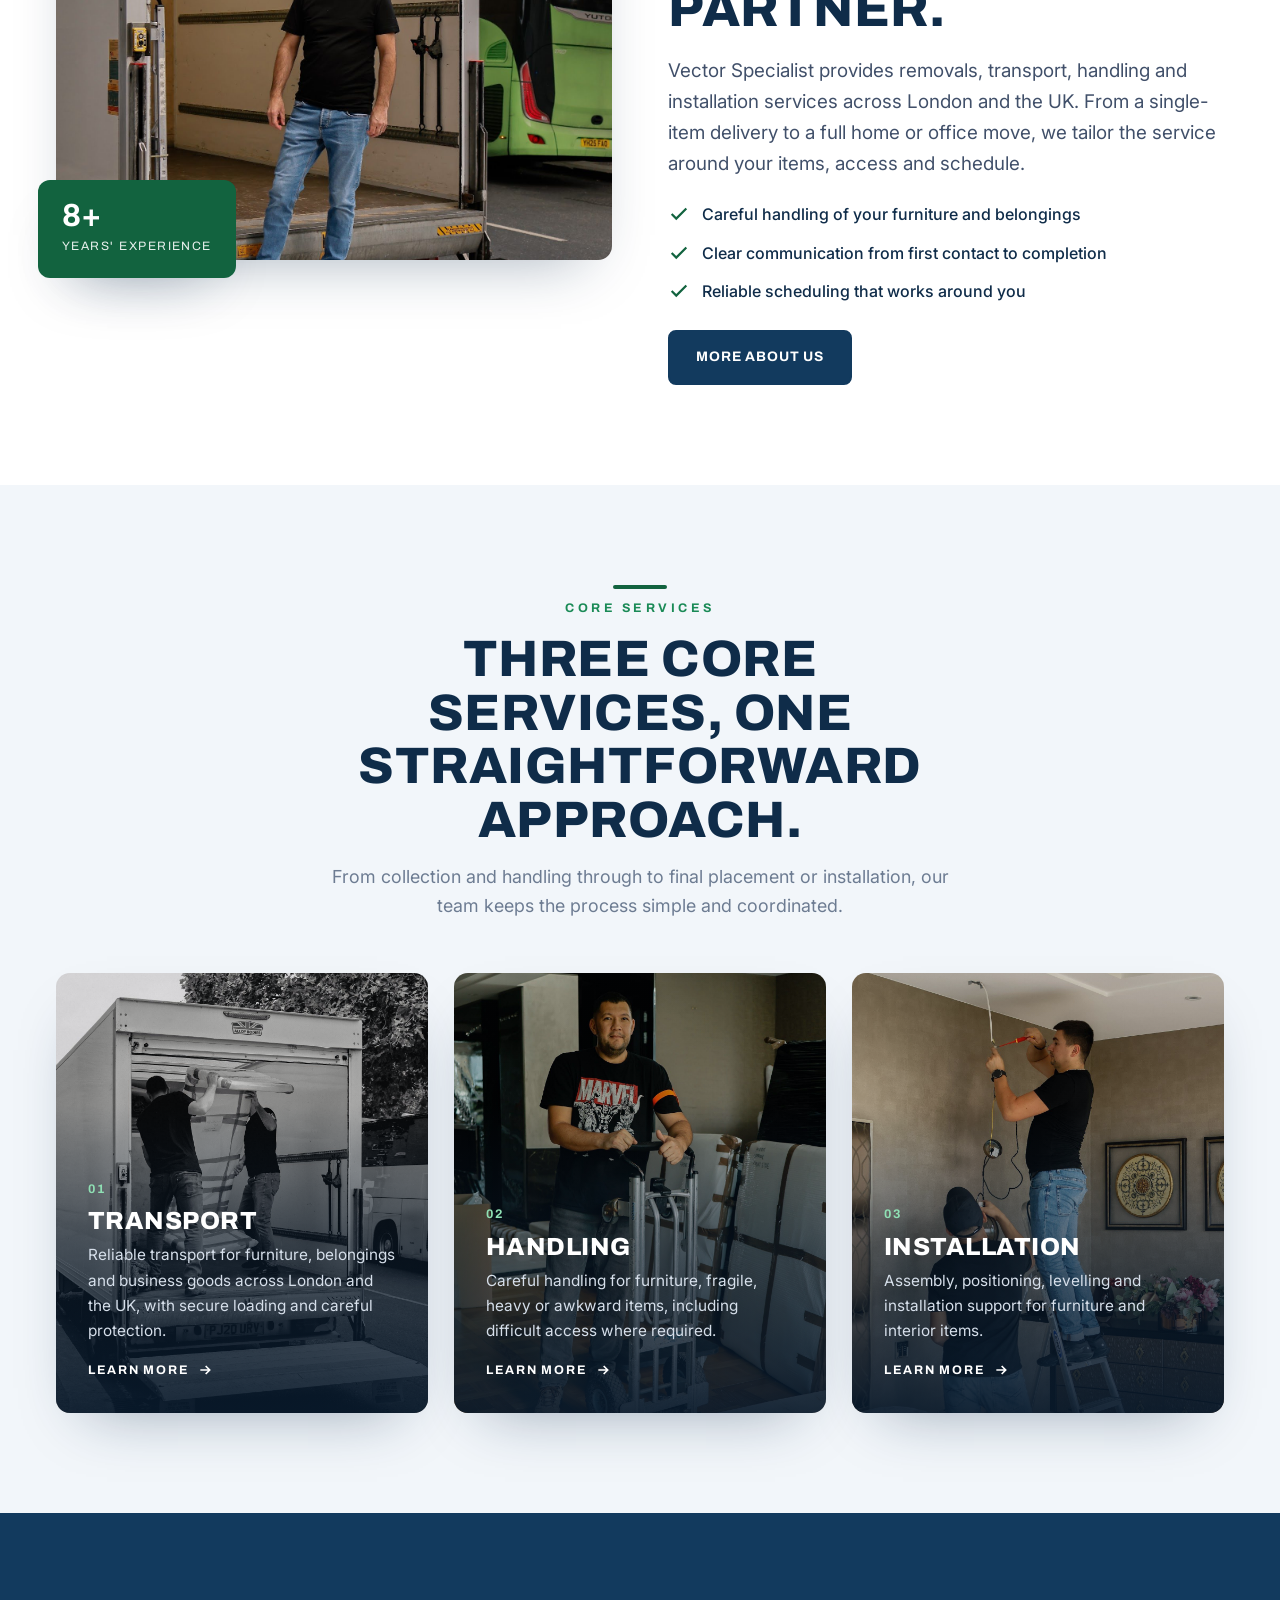
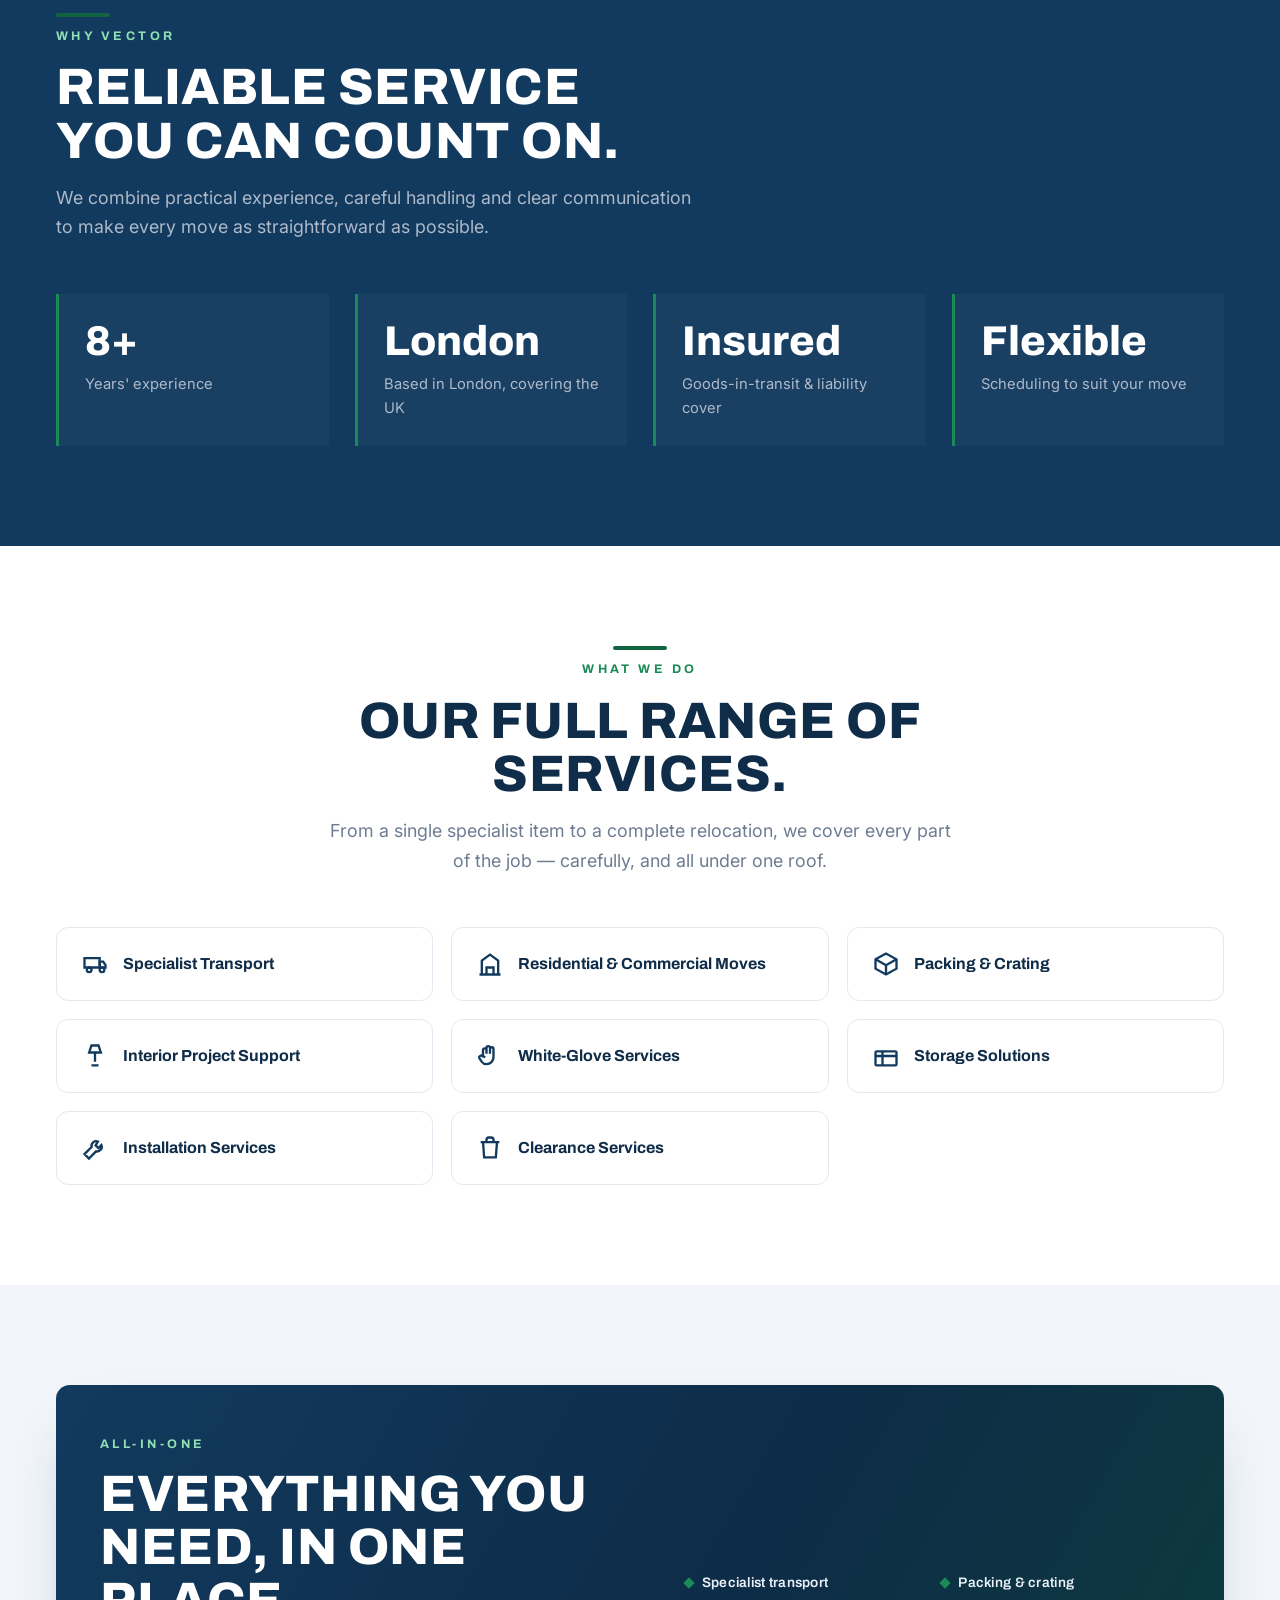
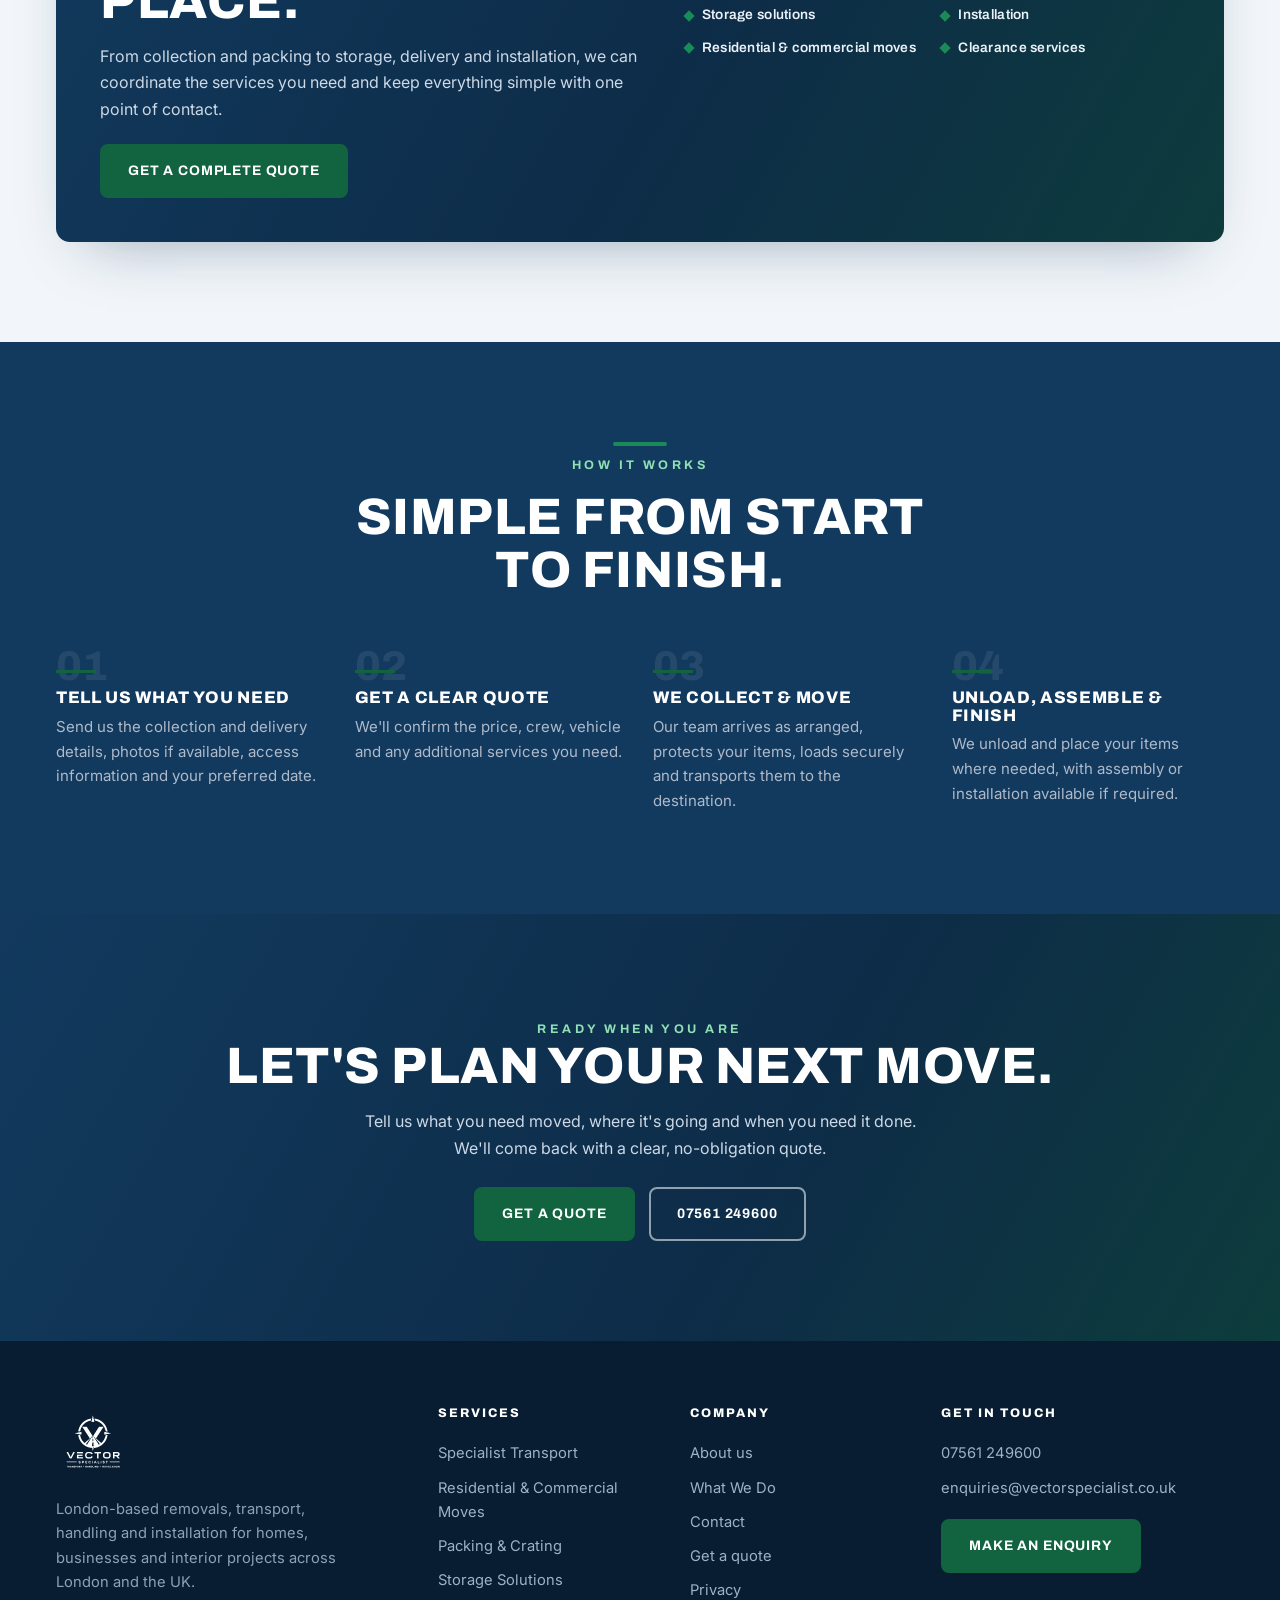
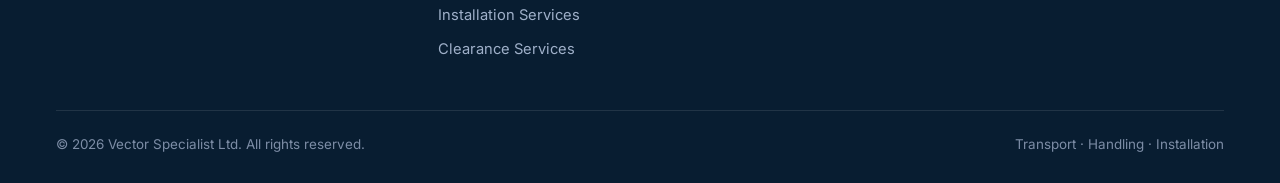
==== commit 7a876e0c: "Add privacy policy and cookie compliance Co-authored-by: Cursor <cursoragent@cursor.com>" ====
--- a/index.html
+++ b/index.html
@@ -177,7 +177,7 @@
   <div class="cols">
     <div class="fbrand"><img src="assets/logo-stack-white.png" alt="Vector Specialist"><p>London-based removals, transport, handling and installation for homes, businesses and interior projects across London and the UK.</p></div>
     <div><h4>Services</h4><a href="services.html#transport">Specialist Transport</a><a href="index.html#sectors">Residential &amp; Commercial Moves</a><a href="services.html#packing">Packing &amp; Crating</a><a href="services.html#storage">Storage Solutions</a><a href="services.html#installation">Installation Services</a><a href="index.html#sectors">Clearance Services</a></div>
-    <div><h4>Company</h4><a href="about.html">About us</a><a href="index.html#sectors">What We Do</a><a href="contact.html">Contact</a><a href="contact.html">Get a quote</a></div>
+    <div><h4>Company</h4><a href="about.html">About us</a><a href="index.html#sectors">What We Do</a><a href="contact.html">Contact</a><a href="contact.html">Get a quote</a><a href="privacy.html">Privacy</a></div>
     <div><h4>Get in touch</h4><a href="tel:07561249600">07561 249600</a><a href="mailto:enquiries@vectorspecialist.co.uk">enquiries@vectorspecialist.co.uk</a><a href="contact.html" class="btn btn-accent" style="margin-top:14px">Make an enquiry</a></div>
   </div>
   <div class="foot-bot"><span>&copy; 2026 Vector Specialist Ltd. All rights reserved.</span><span>Transport · Handling · Installation</span></div>
--- a/css/site.css
+++ b/css/site.css
@@ -196,6 +196,14 @@
 .field-grid .full{grid-column:1/-1}
 #form-status{margin-top:12px;font-size:.92rem;min-height:1.2rem}#form-status.ok{color:var(--green)}#form-status.err{color:#c0392b}
 .form-note{font-size:.8rem;color:var(--muted);margin-top:10px}
+.form-note a{text-decoration:underline;text-underline-offset:2px}
+.legal{max-width:74ch}
+.legal h2{font-size:1.45rem;margin:28px 0 10px}
+.legal ul{margin:0 0 1rem 1.2rem}
+.legal li{margin-bottom:6px}
+.legal a{text-decoration:underline;text-underline-offset:2px}
+.legal .updated{color:var(--muted);font-size:.92rem}
+.legal .todo{background:#eef4fb;border:1px solid #c5d4e6;border-radius:10px;padding:12px 14px;margin:0 0 1rem}
 
 /* ============ FOOTER ============ */
 footer.site{background:var(--navy2);color:#9fb0c9;padding:66px 0 28px;font-size:.92rem}
